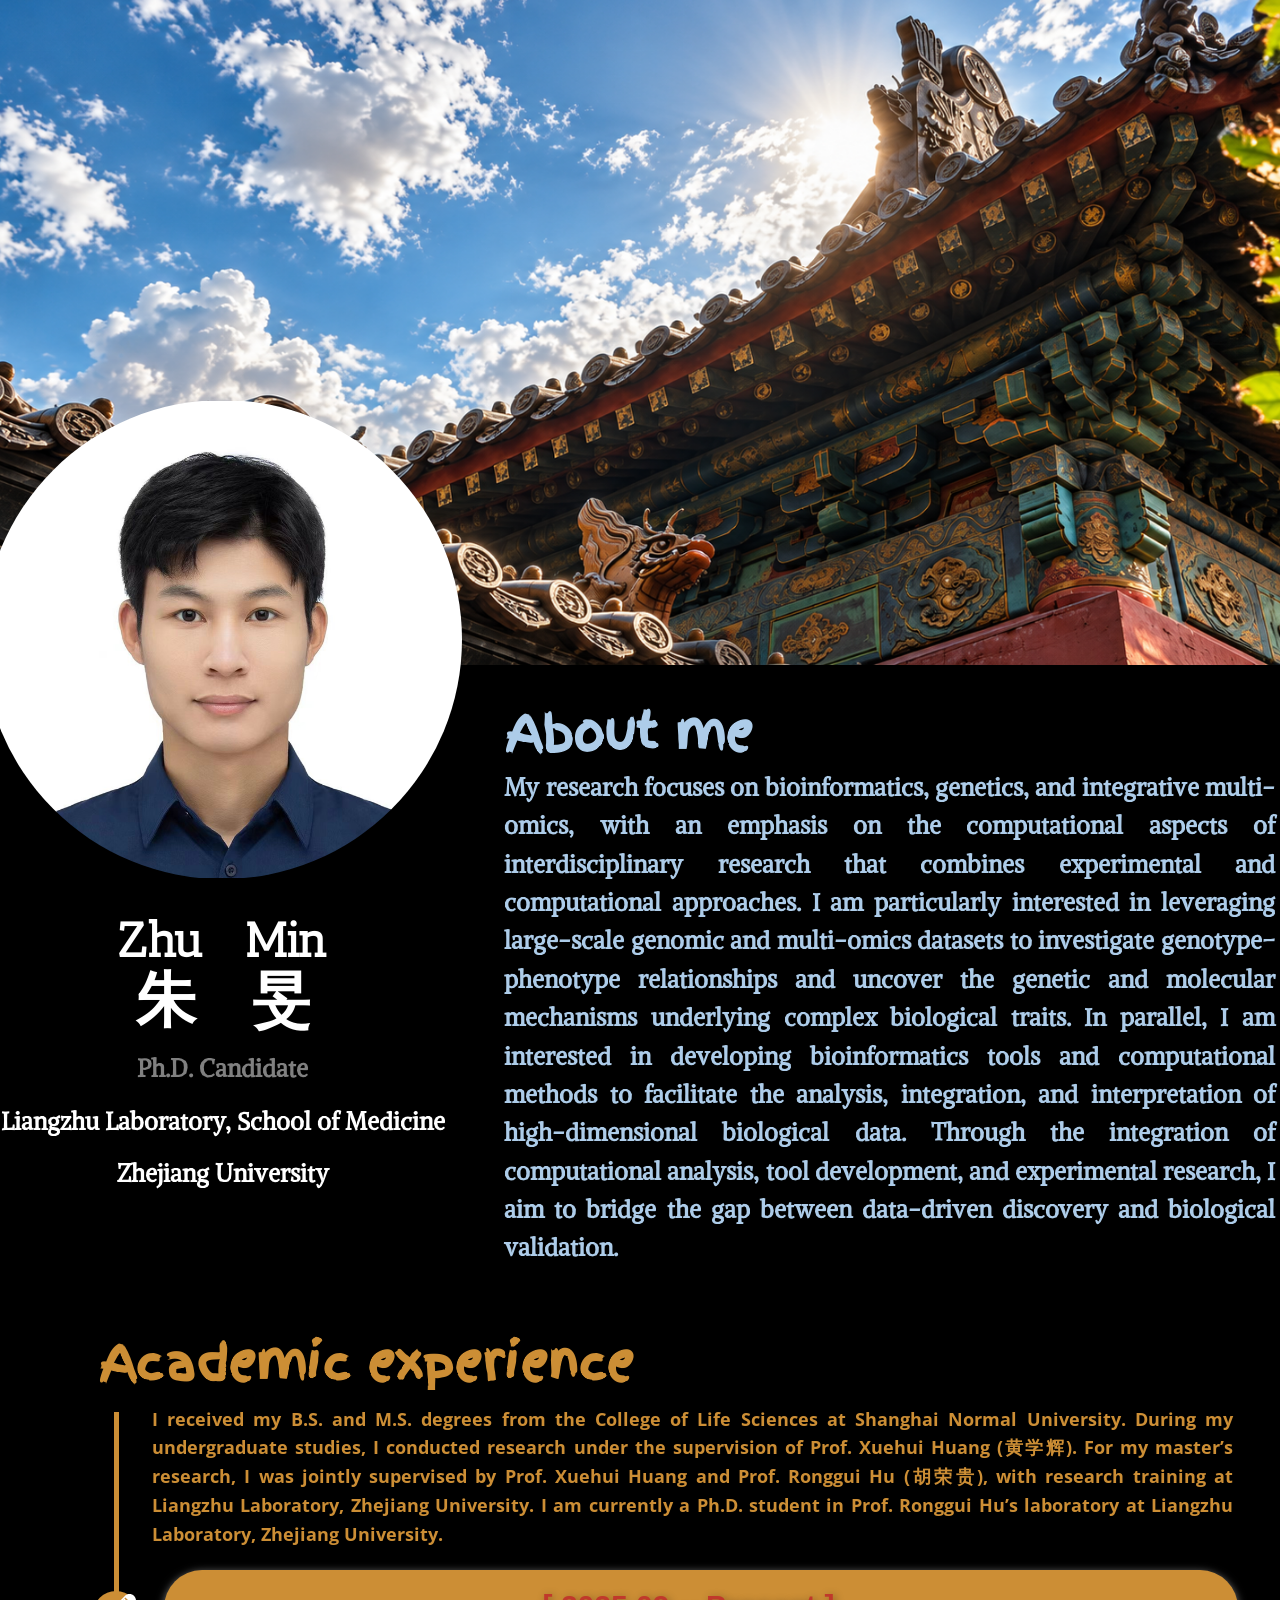
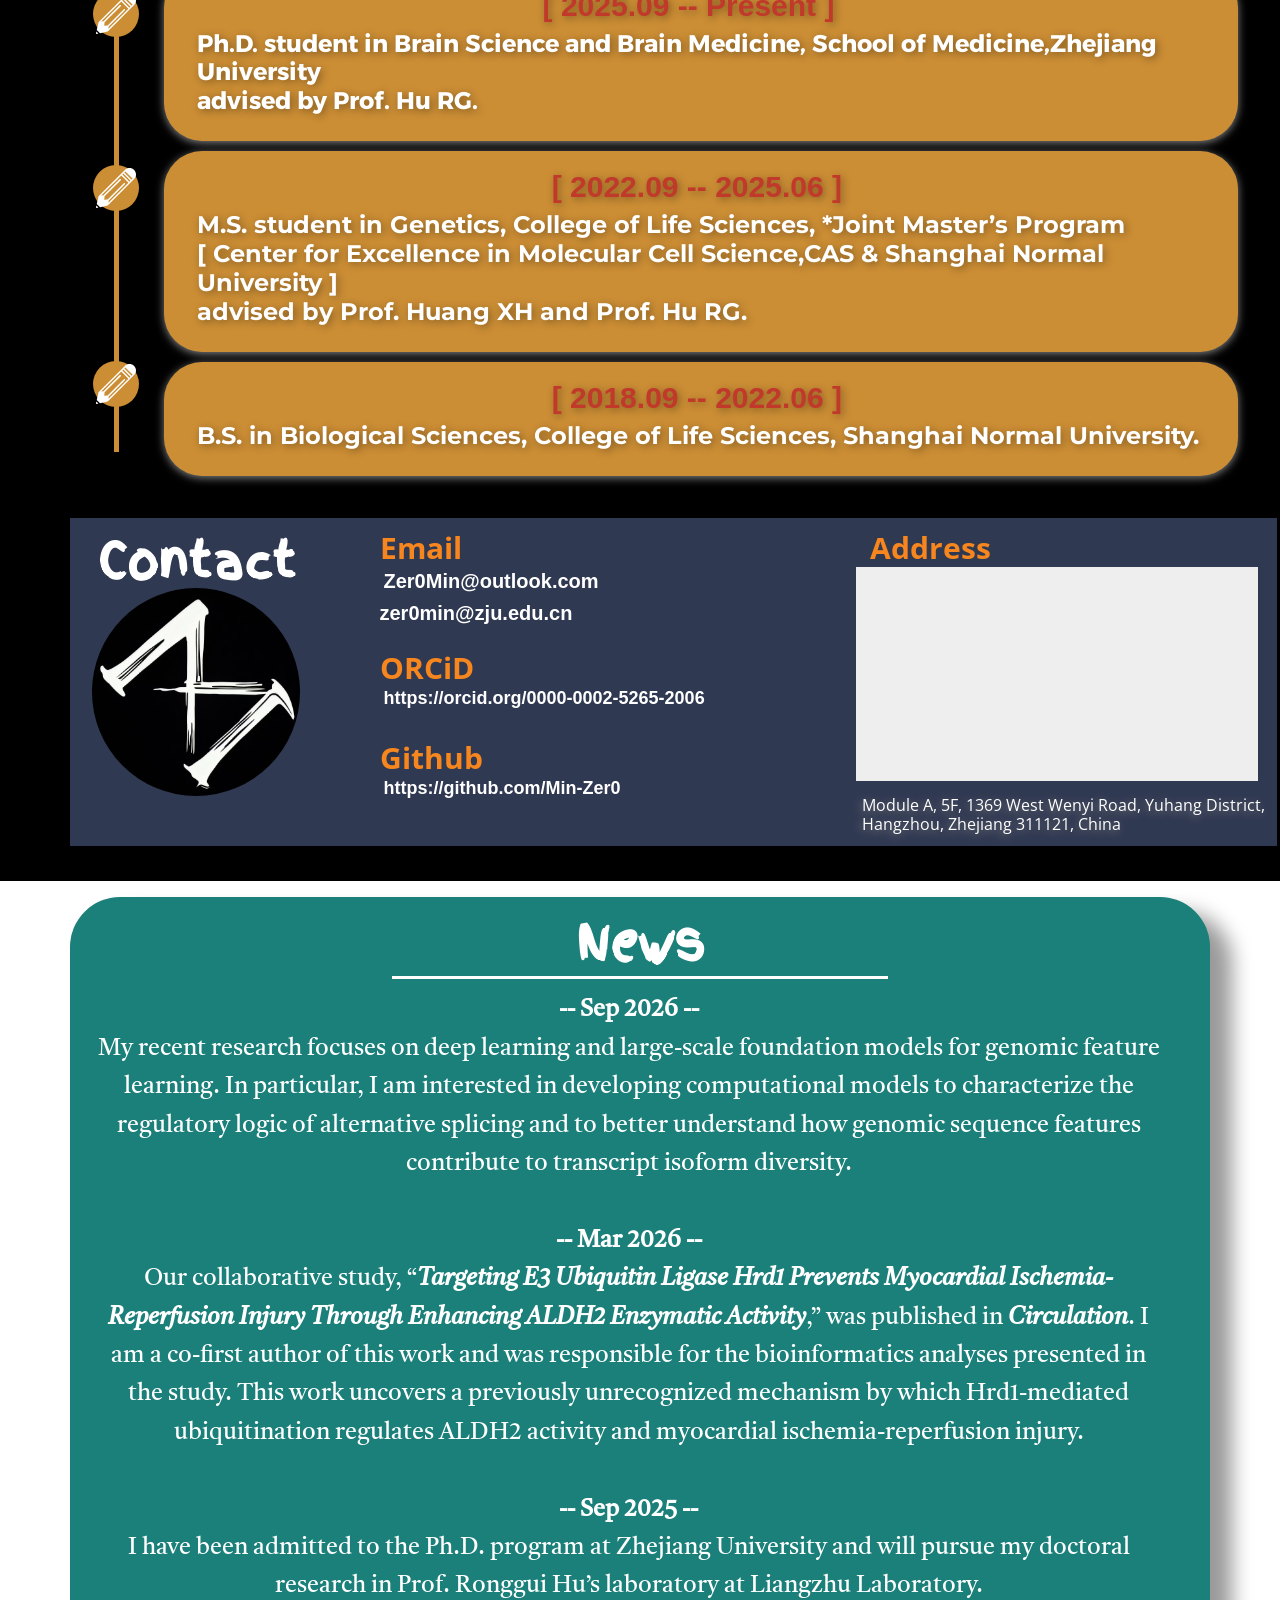
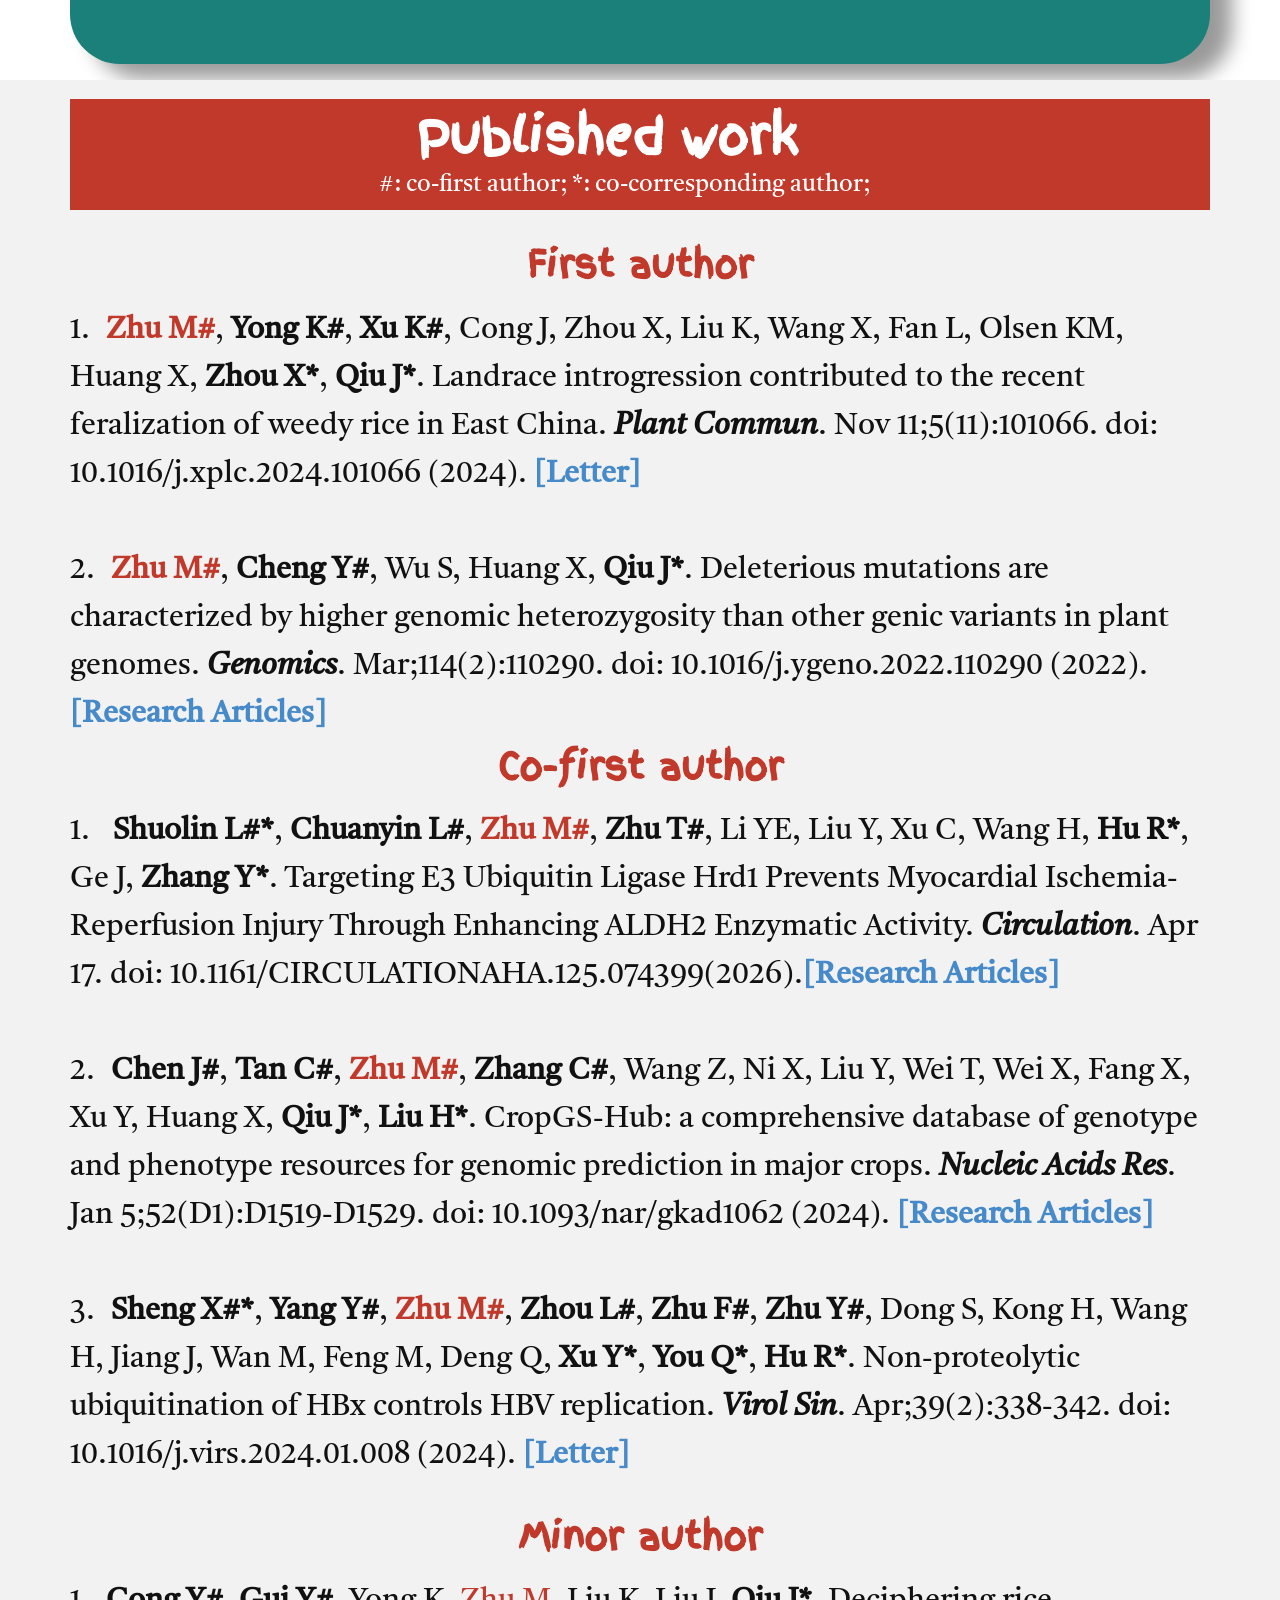
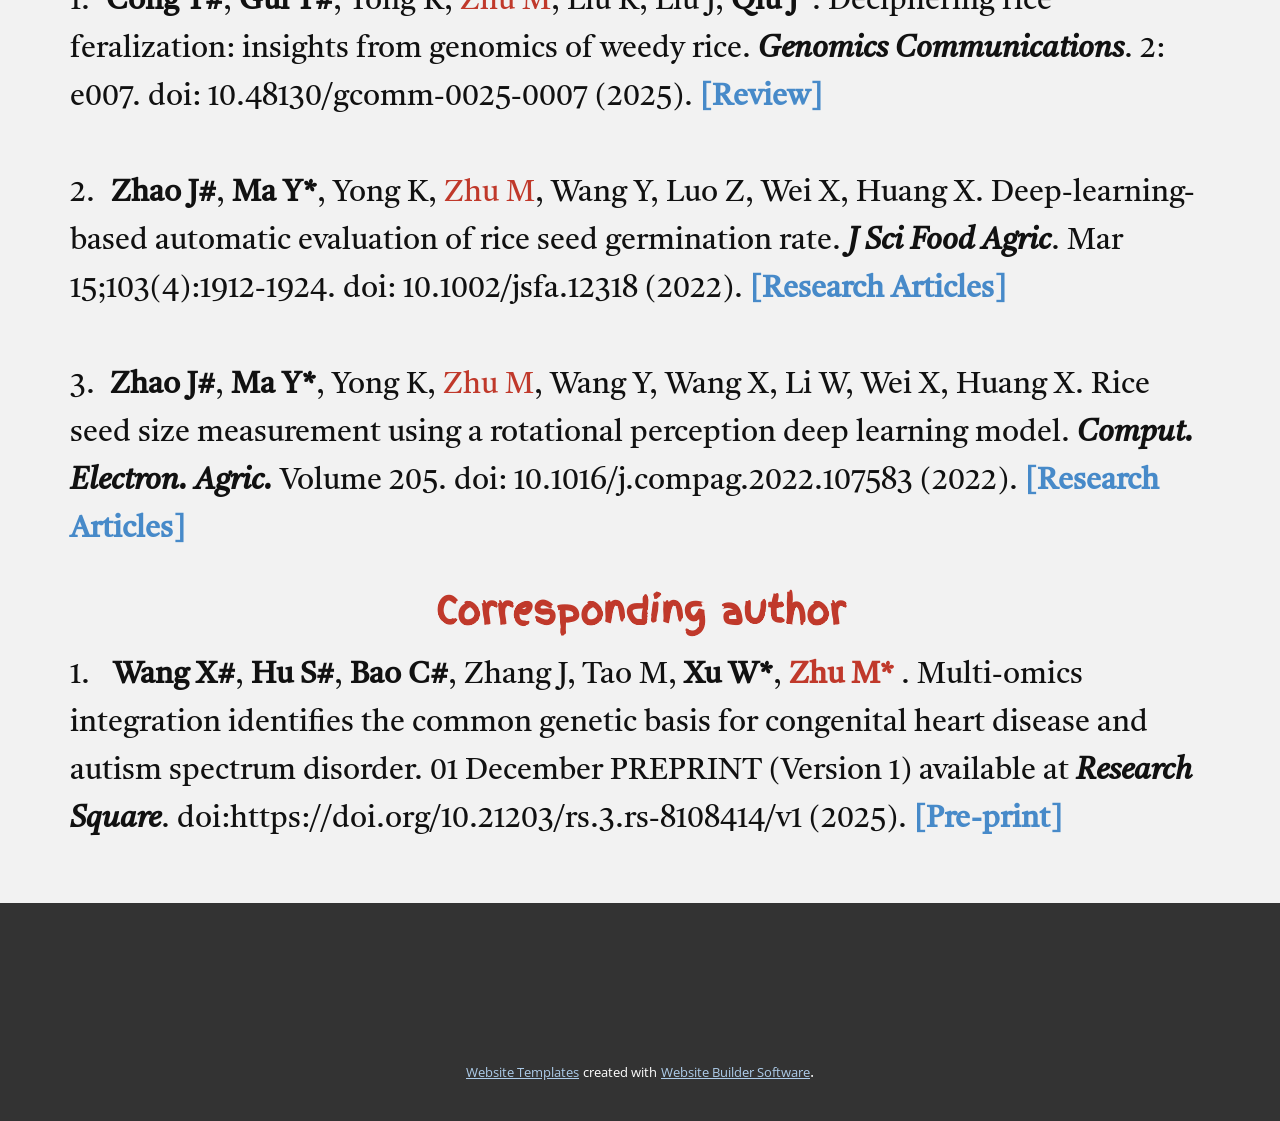
==== index.html @ 961a6ebb "Add files via upload" ====
<!DOCTYPE html>
<html style="font-size: 16px;" lang="zh"><head>
    <meta name="viewport" content="width=device-width, initial-scale=1.0">
    <meta charset="utf-8">
    <meta name="keywords" content="About Work, ​Call and get a discount, Our Team">
    <meta name="description" content="">
    <title>Home</title>
    <link rel="stylesheet" href="nicepage.css" media="screen">
<link rel="stylesheet" href="Home.css" media="screen">
    <script class="u-script" type="text/javascript" src="jquery.js" defer=""></script>
    <script class="u-script" type="text/javascript" src="nicepage.js" defer=""></script>
    <meta name="generator" content="Nicepage 6.2.1, nicepage.com">
    <link id="u-theme-google-font" rel="stylesheet" href="https://fonts.googleapis.com/css?family=Roboto:100,100i,300,300i,400,400i,500,500i,700,700i,900,900i|Open+Sans:300,300i,400,400i,500,500i,600,600i,700,700i,800,800i">
    <link id="u-page-google-font" rel="stylesheet" href="https://fonts.googleapis.com/css?family=Montserrat:100,100i,200,200i,300,300i,400,400i,500,500i,600,600i,700,700i,800,800i,900,900i|Antic+Slab:400|Alike+Angular:400|Finger+Paint:400|Alexandria:100,200,300,400,500,600,700,800,900|Tiro+Gurmukhi:400,400i">
    
    
    
    
    
    
    
    
    
    <script type="application/ld+json">{
		"@context": "http://schema.org",
		"@type": "Organization",
		"name": "ZhuMin"
}</script>
    <meta name="theme-color" content="#478ac9">
    <meta property="og:title" content="Home">
    <meta property="og:description" content="">
    <meta property="og:type" content="website">
  <meta data-intl-tel-input-cdn-path="intlTelInput/"></head>
  <body data-home-page="Home.html" data-home-page-title="Home" data-path-to-root="./" data-include-products="false" class="u-body u-xl-mode" data-lang="zh"><header class="u-clearfix u-header u-header" id="sec-609f"><div class="u-clearfix u-sheet u-sheet-1">
        <nav class="u-align-left u-menu u-menu-hamburger u-offcanvas u-menu-1" data-responsive-from="XL">
          <div class="menu-collapse">
            <a class="u-button-style u-nav-link" href="#" style="padding: 4px 0px; font-size: calc(1em + 8px);">
              <svg class="u-svg-link" preserveAspectRatio="xMidYMin slice" viewBox="0 0 302 302" style=""><use xmlns:xlink="http://www.w3.org/1999/xlink" xlink:href="#svg-5c50"></use></svg>
              <svg xmlns="http://www.w3.org/2000/svg" xmlns:xlink="http://www.w3.org/1999/xlink" version="1.1" id="svg-5c50" x="0px" y="0px" viewBox="0 0 302 302" style="enable-background:new 0 0 302 302;" xml:space="preserve" class="u-svg-content"><g><rect y="36" width="302" height="30"></rect><rect y="236" width="302" height="30"></rect><rect y="136" width="302" height="30"></rect>
</g><g></g><g></g><g></g><g></g><g></g><g></g><g></g><g></g><g></g><g></g><g></g><g></g><g></g><g></g><g></g></svg>
            </a>
          </div>
          <div class="u-nav-container">
            <ul class="u-nav u-unstyled u-nav-1"><li class="u-nav-item"><a class="u-button-style u-nav-link u-text-active-palette-1-base u-text-hover-palette-2-base" href="Home.html" style="padding: 10px 20px;">Home</a>
</li></ul>
          </div>
          <div class="u-nav-container-collapse">
            <div class="u-align-center u-container-align-center u-container-style u-inner-container-layout u-opacity u-opacity-95 u-palette-4-base u-sidenav">
              <div class="u-inner-container-layout u-sidenav-overflow">
                <div class="u-menu-close"></div>
                <ul class="u-align-center u-nav u-popupmenu-items u-unstyled u-nav-2"><li class="u-nav-item"><a class="u-button-style u-nav-link" href="Home.html">Home</a>
</li></ul>
              </div>
            </div>
            <div class="u-menu-overlay u-opacity u-opacity-70 u-palette-4-dark-3"></div>
          </div>
        </nav>
      </div></header>
    <section class="u-black u-clearfix u-section-1" id="sec-ef11">
      <div class="data-layout-selected u-clearfix u-expanded-width u-layout-wrap u-layout-wrap-1">
        <div class="u-layout">
          <div class="u-layout-row">
            <div class="u-container-style u-image u-layout-cell u-size-60 u-image-1" data-image-width="1916" data-image-height="821">
              <div class="u-container-layout u-container-layout-1"></div>
            </div>
          </div>
        </div>
      </div>
      <div class="custom-expanded data-layout-selected u-clearfix u-layout-wrap u-layout-wrap-2">
        <div class="u-layout">
          <div class="u-layout-row">
            <div class="u-container-style u-layout-cell u-size-23 u-layout-cell-2">
              <div class="u-container-layout u-container-layout-2">
                <div class="u-image u-image-circle u-image-contain u-image-2" alt="" data-image-width="842" data-image-height="839"></div>
                <h2 class="u-align-center u-custom-font u-subtitle u-text u-text-body-alt-color u-text-default u-text-1">
                  <span style="font-size: 3rem;"> Zhu&nbsp; &nbsp;Min</span>
                  <br>
                  <span style="font-size: 3.75rem;">朱&nbsp; &nbsp;旻</span>
                  <br>
                </h2>
                <p class="u-align-center u-custom-font u-text u-text-2">
                  <span class="u-text-grey-50">Ph.D. Candidate</span>
                  <span class="u-text-grey-50">
                    <br>
                  </span>
                  <span class="u-text-body-alt-color">Liangzhu Laboratory, School of Medicine<br>Zhejiang University
                  </span>
                </p>
              </div>
            </div>
            <div class="u-container-style u-layout-cell u-size-37 u-layout-cell-3">
              <div class="u-container-layout u-container-layout-3">
                <h2 class="u-align-center u-text u-text-default u-text-palette-1-light-2 u-text-3">About me</h2>
                <p class="u-align-justify-lg u-align-justify-md u-align-justify-sm u-align-justify-xl u-align-left-xs u-custom-font u-text u-text-default-lg u-text-default-md u-text-default-sm u-text-default-xl u-text-palette-1-light-2 u-text-4">My research focuses on bioinformatics, genetics, and integrative multi-omics, with an emphasis on the computational aspects of interdisciplinary research that combines experimental and computational approaches. I am particularly interested in leveraging large-scale genomic and multi-omics datasets to investigate genotype–phenotype relationships and uncover the genetic and molecular mechanisms underlying complex biological traits. In parallel, I am interested in developing bioinformatics tools and computational methods to facilitate the analysis, integration, and interpretation of high-dimensional biological data. Through the integration of computational analysis, tool development, and experimental research, I aim to bridge the gap between data-driven discovery and biological validation. <br>
                </p>
              </div>
            </div>
          </div>
        </div>
      </div>
      <h2 class="u-align-center u-custom-font u-text u-text-custom-color-4 u-text-5"> Academic experience</h2>
      <div class="custom-expanded data-layout-selected u-clearfix u-custom-color-3 u-expanded-width-md u-expanded-width-sm u-layout-wrap u-layout-wrap-3">
        <div class="u-layout">
          <div class="u-layout-row">
            <div class="u-align-left-xs u-black u-container-style u-layout-cell u-shape-rectangle u-size-60 u-layout-cell-4">
              <div class="u-container-layout u-container-layout-4">
                <div class="u-align-center u-border-5 u-border-custom-color-4 u-line u-line-vertical u-line-1"></div>
                <p class="u-align-justify-lg u-align-justify-md u-align-justify-sm u-align-justify-xl u-text u-text-custom-color-4 u-text-6">I received my B.S. and M.S. degrees from the College of Life Sciences at Shanghai Normal University. During my undergraduate studies, I conducted research under the supervision of Prof. Xuehui Huang (黄学辉). For my master’s research, I was jointly supervised by Prof. Xuehui Huang and Prof. Ronggui Hu (胡荣贵), with research training at Liangzhu Laboratory, Zhejiang University. I am currently a Ph.D. student in Prof. Ronggui Hu’s laboratory at Liangzhu Laboratory, Zhejiang University.</p><span class="u-custom-color-4 u-icon u-icon-circle u-icon-1"><svg class="u-svg-link" preserveAspectRatio="xMidYMin slice" viewBox="0 0 55.25 55.25" style=""><use xmlns:xlink="http://www.w3.org/1999/xlink" xlink:href="#svg-f178"></use></svg><svg class="u-svg-content" viewBox="0 0 55.25 55.25" x="0px" y="0px" id="svg-f178" style="enable-background:new 0 0 55.25 55.25;"><g><path d="M0.523,51.933l-0.497,2.085c-0.016,0.067-0.02,0.135-0.022,0.202C0.004,54.234,0,54.246,0,54.259
		c0.001,0.114,0.026,0.225,0.065,0.332c0.009,0.025,0.019,0.047,0.03,0.071c0.049,0.107,0.11,0.21,0.196,0.296
		c0.095,0.095,0.207,0.168,0.328,0.218c0.121,0.05,0.25,0.075,0.379,0.075c0.077,0,0.155-0.009,0.231-0.027l2.086-0.497
		L0.523,51.933z"></path><path d="M52.618,2.631c-3.51-3.508-9.219-3.508-12.729,0L3.827,38.693C3.81,38.71,3.8,38.731,3.785,38.749
		c-0.021,0.024-0.039,0.05-0.058,0.076c-0.053,0.074-0.094,0.153-0.125,0.239c-0.009,0.026-0.022,0.049-0.029,0.075
		c-0.003,0.01-0.009,0.02-0.012,0.03l-2.495,10.48L5.6,54.182l10.48-2.495c0.027-0.006,0.051-0.021,0.077-0.03
		c0.034-0.011,0.066-0.024,0.099-0.039c0.072-0.033,0.139-0.074,0.201-0.123c0.024-0.019,0.049-0.033,0.072-0.054
		c0.008-0.008,0.018-0.012,0.026-0.02l36.063-36.063C56.127,11.85,56.127,6.14,52.618,2.631z M17.157,47.992l0.354-3.183
		L39.889,22.43c0.391-0.391,0.391-1.023,0-1.414s-1.023-0.391-1.414,0L16.097,43.395l-4.773,0.53l0.53-4.773l22.38-22.378
		c0.391-0.391,0.391-1.023,0-1.414s-1.023-0.391-1.414,0L10.44,37.738l-3.183,0.354L34.94,10.409l9.9,9.9L17.157,47.992z
		 M46.254,18.895l-9.9-9.9l1.414-1.414l9.9,9.9L46.254,18.895z M49.082,16.067l-9.9-9.9l1.415-1.415l9.9,9.9L49.082,16.067z"></path>
</g></svg></span>
                <div class="custom-expanded u-list u-list-1">
                  <div class="u-repeater u-repeater-1">
                    <div class="u-align-left u-container-style u-custom-color-4 u-list-item u-radius u-repeater-item u-shape-round u-list-item-1">
                      <div class="u-container-layout u-similar-container u-container-layout-5">
                        <p class="u-align-center u-custom-font u-font-arial u-text u-text-custom-color-1 u-text-default u-text-7">[ 2025.09
-- Present ]&nbsp; &nbsp;</p>
                        <h5 class="u-align-left u-custom-font u-text u-text-8">Ph.D.
student in ​Brain Science and Brain Medicine, ​School of Medicine,​Zhejiang&nbsp; University&nbsp;<br>advised by Prof. Hu RG.&nbsp;<br>
                        </h5>
                      </div>
                    </div>
                    <div class="u-align-left u-container-style u-custom-color-4 u-list-item u-radius u-repeater-item u-shape-round u-list-item-2">
                      <div class="u-container-layout u-similar-container u-container-layout-6">
                        <p class="u-align-center u-custom-font u-font-arial u-text u-text-custom-color-1 u-text-default u-text-9">[ ​2022.09
-- 2025.06 ]&nbsp; </p>
                        <h5 class="u-align-left u-custom-font u-font-montserrat u-text u-text-10">M.S.
student in Genetics, College of Life Sciences,&nbsp;​*​Joint
Master’s Program<br>[ Center for Excellence in Molecular&nbsp;Cell Science,CAS &amp; Shanghai
Normal University ]&nbsp;<br>advised by Prof. Huang XH and
Prof. Hu RG.<br>
                        </h5>
                      </div>
                    </div>
                    <div class="u-align-left u-container-style u-custom-color-4 u-list-item u-radius u-repeater-item u-shape-round u-list-item-3">
                      <div class="u-container-layout u-similar-container u-container-layout-7">
                        <p class="u-align-center u-custom-font u-font-arial u-text u-text-custom-color-1 u-text-default u-text-11">[ ​2018.09
-- 2022.06 ]&nbsp; </p>
                        <h5 class="u-align-left u-custom-font u-font-montserrat u-text u-text-12"> B.S.
in Biological Sciences,
College
of Life Sciences, Shanghai
Normal University.<br>
                        </h5>
                      </div>
                    </div>
                  </div>
                </div><span class="u-custom-color-4 u-icon u-icon-circle u-icon-2"><svg class="u-svg-link" preserveAspectRatio="xMidYMin slice" viewBox="0 0 55.25 55.25" style=""><use xmlns:xlink="http://www.w3.org/1999/xlink" xlink:href="#svg-958d"></use></svg><svg class="u-svg-content" viewBox="0 0 55.25 55.25" x="0px" y="0px" id="svg-958d" style="enable-background:new 0 0 55.25 55.25;"><g><path d="M0.523,51.933l-0.497,2.085c-0.016,0.067-0.02,0.135-0.022,0.202C0.004,54.234,0,54.246,0,54.259
		c0.001,0.114,0.026,0.225,0.065,0.332c0.009,0.025,0.019,0.047,0.03,0.071c0.049,0.107,0.11,0.21,0.196,0.296
		c0.095,0.095,0.207,0.168,0.328,0.218c0.121,0.05,0.25,0.075,0.379,0.075c0.077,0,0.155-0.009,0.231-0.027l2.086-0.497
		L0.523,51.933z"></path><path d="M52.618,2.631c-3.51-3.508-9.219-3.508-12.729,0L3.827,38.693C3.81,38.71,3.8,38.731,3.785,38.749
		c-0.021,0.024-0.039,0.05-0.058,0.076c-0.053,0.074-0.094,0.153-0.125,0.239c-0.009,0.026-0.022,0.049-0.029,0.075
		c-0.003,0.01-0.009,0.02-0.012,0.03l-2.495,10.48L5.6,54.182l10.48-2.495c0.027-0.006,0.051-0.021,0.077-0.03
		c0.034-0.011,0.066-0.024,0.099-0.039c0.072-0.033,0.139-0.074,0.201-0.123c0.024-0.019,0.049-0.033,0.072-0.054
		c0.008-0.008,0.018-0.012,0.026-0.02l36.063-36.063C56.127,11.85,56.127,6.14,52.618,2.631z M17.157,47.992l0.354-3.183
		L39.889,22.43c0.391-0.391,0.391-1.023,0-1.414s-1.023-0.391-1.414,0L16.097,43.395l-4.773,0.53l0.53-4.773l22.38-22.378
		c0.391-0.391,0.391-1.023,0-1.414s-1.023-0.391-1.414,0L10.44,37.738l-3.183,0.354L34.94,10.409l9.9,9.9L17.157,47.992z
		 M46.254,18.895l-9.9-9.9l1.414-1.414l9.9,9.9L46.254,18.895z M49.082,16.067l-9.9-9.9l1.415-1.415l9.9,9.9L49.082,16.067z"></path>
</g></svg></span><span class="u-custom-color-4 u-icon u-icon-circle u-icon-3"><svg class="u-svg-link" preserveAspectRatio="xMidYMin slice" viewBox="0 0 55.25 55.25" style=""><use xmlns:xlink="http://www.w3.org/1999/xlink" xlink:href="#svg-da43"></use></svg><svg class="u-svg-content" viewBox="0 0 55.25 55.25" x="0px" y="0px" id="svg-da43" style="enable-background:new 0 0 55.25 55.25;"><g><path d="M0.523,51.933l-0.497,2.085c-0.016,0.067-0.02,0.135-0.022,0.202C0.004,54.234,0,54.246,0,54.259
		c0.001,0.114,0.026,0.225,0.065,0.332c0.009,0.025,0.019,0.047,0.03,0.071c0.049,0.107,0.11,0.21,0.196,0.296
		c0.095,0.095,0.207,0.168,0.328,0.218c0.121,0.05,0.25,0.075,0.379,0.075c0.077,0,0.155-0.009,0.231-0.027l2.086-0.497
		L0.523,51.933z"></path><path d="M52.618,2.631c-3.51-3.508-9.219-3.508-12.729,0L3.827,38.693C3.81,38.71,3.8,38.731,3.785,38.749
		c-0.021,0.024-0.039,0.05-0.058,0.076c-0.053,0.074-0.094,0.153-0.125,0.239c-0.009,0.026-0.022,0.049-0.029,0.075
		c-0.003,0.01-0.009,0.02-0.012,0.03l-2.495,10.48L5.6,54.182l10.48-2.495c0.027-0.006,0.051-0.021,0.077-0.03
		c0.034-0.011,0.066-0.024,0.099-0.039c0.072-0.033,0.139-0.074,0.201-0.123c0.024-0.019,0.049-0.033,0.072-0.054
		c0.008-0.008,0.018-0.012,0.026-0.02l36.063-36.063C56.127,11.85,56.127,6.14,52.618,2.631z M17.157,47.992l0.354-3.183
		L39.889,22.43c0.391-0.391,0.391-1.023,0-1.414s-1.023-0.391-1.414,0L16.097,43.395l-4.773,0.53l0.53-4.773l22.38-22.378
		c0.391-0.391,0.391-1.023,0-1.414s-1.023-0.391-1.414,0L10.44,37.738l-3.183,0.354L34.94,10.409l9.9,9.9L17.157,47.992z
		 M46.254,18.895l-9.9-9.9l1.414-1.414l9.9,9.9L46.254,18.895z M49.082,16.067l-9.9-9.9l1.415-1.415l9.9,9.9L49.082,16.067z"></path>
</g></svg></span>
              </div>
            </div>
          </div>
        </div>
      </div>
    </section>
    <section class="u-align-left u-black u-clearfix u-section-2" id="carousel_8cb5">
      <div class="u-clearfix u-sheet u-valign-top-xs u-sheet-1">
        <div class="custom-expanded data-layout-selected u-clearfix u-custom-color-3 u-gutter-38 u-layout-wrap u-layout-wrap-1">
          <div class="u-layout">
            <div class="u-layout-row">
              <div class="u-align-center u-container-style u-layout-cell u-size-14-lg u-size-14-xl u-size-19-md u-size-19-sm u-size-19-xs u-layout-cell-1">
                <div class="u-container-layout u-container-layout-1">
                  <h2 class="u-text u-text-1"> Contact</h2>
                  <div class="custom-expanded u-image u-image-circle u-image-1" data-image-width="1280" data-image-height="1280"></div>
                </div>
              </div>
              <div class="u-container-style u-layout-cell u-size-23-lg u-size-23-xl u-size-24-md u-size-24-sm u-size-24-xs u-layout-cell-2">
                <div class="u-container-layout u-container-layout-2">
                  <p class="u-text u-text-2">
                    <a class="u-active-none u-border-none u-btn u-button-link u-button-style u-hover-none u-none u-text-body-alt-color u-btn-1" data-href="#">
                      <span class="u-text-palette-2-base"> Email&nbsp;</span>
                      <br>&nbsp; <br>&nbsp; <span class="u-text-palette-2-base">
                        <br>
                        <br>ORCiD
                      </span>
                      <br>&nbsp;<br>
                      <br>
                      <span class="u-text-palette-2-base">Github </span>
                      <br>&nbsp; &nbsp;<br>
                      <br>
                    </a>
                  </p>
                  <p class="u-custom-font u-font-arial u-text u-text-default u-text-3">
                    <a class="u-active-none u-border-none u-btn u-button-link u-button-style u-hover-none u-none u-text-body-alt-color u-btn-2" data-href="mailto:Zer0Min@outlook.com" href="mailto:Zer0Min@outlook.com">Zer0Min@outlook.com</a>
                  </p>
                  <p class="u-custom-font u-font-arial u-text u-text-default u-text-4">
                    <a class="u-active-none u-border-none u-btn u-button-link u-button-style u-hover-none u-none u-text-body-alt-color u-btn-3" data-href="mailto:Zer0Min@outlook.com" href="mailto:zer0min@zju.edu.cn"> zer0min@zju.edu.cn</a>
                  </p>
                  <p class="u-custom-font u-font-arial u-text u-text-default-xl u-text-5">
                    <a class="u-active-none u-border-none u-btn u-button-link u-button-style u-hover-none u-none u-text-body-alt-color u-btn-4" data-href="https://orcid.org/0000-0002-5265-2006" data-target="_blank">https://orcid.org/0000-0002-5265-2006</a>
                  </p>
                  <p class="u-custom-font u-font-arial u-text u-text-default-lg u-text-default-xl u-text-6">
                    <a class="u-active-none u-border-none u-btn u-button-link u-button-style u-hover-none u-none u-text-white u-btn-5" data-href="https://github.com/Min-Zer0" data-target="_blank">https://github.com/Min-Zer0</a>
                  </p>
                </div>
              </div>
              <div class="u-container-style u-layout-cell u-size-17-md u-size-17-sm u-size-17-xs u-size-23-lg u-size-23-xl u-layout-cell-3">
                <div class="u-container-layout u-container-layout-3">
                  <div class="custom-expanded u-grey-light-2 u-map u-map-1">
                    <div class="embed-responsive">
                      <iframe class="embed-responsive-item" src="https://maps.google.com/maps?output=embed&amp;q=%E6%B5%99%E6%B1%9F%E5%A4%A7%E5%AD%A6%E5%8C%BB%E5%AD%A6%E9%99%A2%E9%99%84%E5%B1%9E%E7%AC%AC%E4%B8%80%E5%8C%BB%E9%99%A2%EF%BC%88%E6%96%B0%EF%BC%89&amp;z=15&amp;t=m" data-map="[base64]"></iframe>
                    </div>
                  </div>
                  <p class="u-text u-text-7">
                    <span class="u-text-palette-2-base"> Address</span>
                    <br>
                    <br>
                  </p>
                  <p class="u-text u-text-8">Module A, 5F,&nbsp;1369 West Wenyi Road, Yuhang District, Hangzhou, Zhejiang 311121, China<br>
                  </p>
                </div>
              </div>
            </div>
          </div>
        </div>
      </div>
    </section>
    <section class="u-clearfix u-white u-section-3" id="sec-29fc">
      <div class="u-clearfix u-sheet u-valign-middle-lg u-valign-middle-md u-valign-middle-sm u-valign-middle-xl u-sheet-1">
        <div class="u-align-center u-container-style u-expanded-width u-group u-palette-4-base u-radius u-shape-round u-group-1">
          <div class="u-container-layout u-container-layout-1">
            <h2 class="u-text u-text-default u-text-1"> News</h2>
            <div class="u-align-center u-border-3 u-border-white u-line u-line-horizontal u-line-1"></div>
            <p class="u-custom-font u-text u-text-white u-text-2"> -- Sep 2026 --<br>
              <span style="font-weight: 400;">My recent research focuses on deep learning and large-scale foundation models for genomic feature learning. In particular, I am interested in developing computational models to characterize the regulatory logic of alternative splicing and to better understand how genomic sequence features contribute to transcript isoform diversity.</span>
              <br>
              <br>-- Mar 2026 --<br>
              <span style="font-weight: 400;">Our collaborative study, “<span style="font-style: italic; font-weight: 700;">Targeting E3 Ubiquitin Ligase Hrd1 Prevents Myocardial Ischemia-Reperfusion Injury Through Enhancing ALDH2 Enzymatic Activity</span>,” was published in <span style="font-weight: 700; font-style: italic;">Circulation</span>. I am a co-first author of this work and was responsible for the bioinformatics analyses presented in the study. This work uncovers a previously unrecognized mechanism by which Hrd1-mediated ubiquitination regulates ALDH2 activity and myocardial ischemia-reperfusion injury.
              </span>
              <br>
              <br> -- Sep 2025 --<br>
              <span style="font-weight: 400;"> I have been admitted to the Ph.D. program at Zhejiang University and will pursue my doctoral research in Prof. Ronggui Hu’s laboratory at Liangzhu Laboratory.</span>
              <br>
              <br>
            </p>
          </div>
        </div>
      </div>
    </section>
    <section class="u-clearfix u-grey-5 u-section-4" id="sec-e15a">
      <div class="u-clearfix u-sheet u-sheet-1">
        <div class="u-expanded-width u-list u-list-1">
          <div class="u-repeater u-repeater-1">
            <div class="u-align-left u-container-style u-custom-color-1 u-list-item u-repeater-item u-shape-rectangle u-list-item-1">
              <div class="u-container-layout u-similar-container u-container-layout-1">
                <h2 class="u-align-center u-custom-font u-text u-text-1"> Published work</h2>
                <p class="u-align-center u-custom-font u-text u-text-2">#: co-first author; *: co-corresponding author;</p>
              </div>
            </div>
          </div>
        </div>
        <h2 class="u-align-center u-custom-font u-text u-text-custom-color-1 u-text-3"> First author</h2>
        <p class="u-custom-font u-text u-text-4"> 1.&nbsp;&nbsp;<span style="font-weight: 700;" class="u-text-custom-color-1">Zhu M#</span>, <span style="font-weight: 700;">Yong K#</span>, <span style="font-weight: 700;">Xu K#</span>, Cong J, Zhou X, Liu K, Wang X, Fan L, Olsen KM, Huang X, <span style="font-weight: 700;">Zhou X*</span>, <span style="font-weight: 700;">Qiu J*</span>. Landrace introgression contributed to the recent feralization of weedy rice in East China. <span style="font-style: italic; font-weight: 700;">Plant Commun</span>. Nov 11;5(11):101066. doi: 10.1016/j.xplc.2024.101066 (2024). <span class="u-text-palette-1-base" style="font-weight: 700;">[Letter]</span>
          <br>
          <br>2.&nbsp;&nbsp;<span style="font-weight: 700;" class="u-text-custom-color-1">Zhu M#</span>, <span style="font-weight: 700;">Cheng Y#</span>, Wu S, Huang X, <span style="font-weight: 700;">Qiu J*</span>. Deleterious mutations are characterized by higher genomic heterozygosity than other genic variants in plant genomes. <span style="font-weight: 700; font-style: italic;">Genomics</span>. Mar;114(2):110290. doi: 10.1016/j.ygeno.2022.110290 (2022). <span class="u-text-palette-1-base" style="font-weight: 700;">[Research Articles]</span>&nbsp;
        </p>
      </div>
    </section>
    <section class="u-clearfix u-grey-5 u-section-5" id="sec-0cd6">
      <div class="u-clearfix u-sheet u-sheet-1">
        <h2 class="u-align-center u-custom-font u-text u-text-custom-color-1 u-text-1"> Co-first author</h2>
        <p class="u-custom-font u-text u-text-2">1.&nbsp;&nbsp;<span style="font-weight: 700;"> Shuolin L#*</span>, <span style="font-weight: 700;">Chuanyin L#</span>, <span style="font-weight: 700;" class="u-text-custom-color-1">Zhu M#</span>, <span style="font-weight: 700;">Zhu T#</span>, Li YE, Liu Y, Xu C, Wang H, <span style="font-weight: 700;">Hu R*</span>, Ge J, <span style="font-weight: 700;">Zhang Y*</span>. Targeting E3 Ubiquitin Ligase Hrd1 Prevents Myocardial Ischemia-Reperfusion Injury Through Enhancing ALDH2 Enzymatic Activity. <span style="font-style: italic; font-weight: 700;">Circulation</span>. Apr 17. doi: 10.1161/CIRCULATIONAHA.125.074399(2026).<span class="u-text-palette-1-base" style="font-weight: 700;">[Research Articles]</span>
          <br>
          <br>2.&nbsp;&nbsp;<span style="font-weight: 700;">Chen J#</span>, <span style="font-weight: 700;">Tan C#</span>, <span style="font-weight: 700;" class="u-text-custom-color-1">Zhu M#</span>, <span style="font-weight: 700;">Zhang C#</span>, Wang Z, Ni X, Liu Y, Wei T, Wei X, Fang X, Xu Y, Huang X, <span style="font-weight: 700;">Qiu J*</span>, <span style="font-weight: 700;">Liu H*</span>. CropGS-Hub: a comprehensive database of genotype and phenotype resources for genomic prediction in major crops. <span style="font-weight: 700; font-style: italic;">Nucleic Acids Res</span>. Jan 5;52(D1):D1519-D1529. doi: 10.1093/nar/gkad1062 (2024). <span class="u-text-palette-1-base" style="font-weight: 700;">[Research Articles]</span>
          <br>
          <br>3.&nbsp;&nbsp;<span style="font-weight: 700;">Sheng X#*</span>, <span style="font-weight: 700;">Yang Y#</span>, <span style="font-weight: 700;" class="u-text-custom-color-1">Zhu M#</span>, <span style="font-weight: 700;">Zhou L#</span>, <span style="font-weight: 700;">Zhu F#</span>, <span style="font-weight: 700;">Zhu Y#</span>, Dong S, Kong H, Wang H, Jiang J, Wan M, Feng M, Deng Q, <span style="font-weight: 700;">Xu Y*</span>, <span style="font-weight: 700;">You Q*</span>, <span style="font-weight: 700;">Hu R*</span>. Non-proteolytic ubiquitination of HBx controls HBV replication. <span style="font-style: italic; font-weight: 700;">Virol Sin</span>. Apr;39(2):338-342. doi: 10.1016/j.virs.2024.01.008 (2024).<span class="u-text-palette-1-base">
            <span style="font-weight: 700;">[Letter]</span>
          </span>
        </p>
      </div>
    </section>
    <section class="u-clearfix u-grey-5 u-section-6" id="sec-a289">
      <div class="u-clearfix u-sheet u-sheet-1">
        <h2 class="u-align-center u-custom-font u-text u-text-custom-color-1 u-text-1"> Minor author</h2>
        <p class="u-custom-font u-text u-text-2"> 1.&nbsp;&nbsp;<span style="font-weight: 700;">Cong Y#</span>, <span style="font-weight: 700;">Gui Y#</span>, Yong K, <span class="u-text-custom-color-1">Zhu M</span>, Liu K, Liu J, <span style="font-weight: 700;">Qiu J*</span>. Deciphering rice feralization: insights from genomics of weedy rice. <span style="font-weight: 700; font-style: italic;">Genomics Communications</span>. 2: e007. doi: 10.48130/gcomm-0025-0007 (2025). <span class="u-text-palette-1-base">
            <span style="font-weight: 700;">[Review]</span>
          </span>
          <br>
          <br>2.&nbsp;&nbsp;<span style="font-weight: 700;">Zhao J#</span>,<span style="font-weight: 700;"> Ma Y*</span>, Yong K, <span class="u-text-custom-color-1">Zhu M</span>, Wang Y, Luo Z, Wei X, Huang X. Deep-learning-based automatic evaluation of rice seed germination rate.<span style="font-weight: 700; font-style: italic;"> J Sci Food Agric</span>. Mar 15;103(4):1912-1924. doi: 10.1002/jsfa.12318 (2022).<span class="u-text-palette-1-base">
            <span style="font-weight: 700;"> [Research Articles]</span>&nbsp;
          </span>
          <br>
          <br>3.&nbsp; <span style="font-weight: 700;">Zhao J#</span>, <span style="font-weight: 700;">Ma Y*</span>, Yong K, <span class="u-text-custom-color-1">Zhu M</span>, Wang Y, Wang X, Li W, Wei X, Huang X. Rice seed size measurement using a rotational perception deep learning model. <span style="font-weight: 700; font-style: italic;">Comput. Electron. Agric.</span> Volume 205. doi: 10.1016/j.compag.2022.107583 (2022). <span class="u-text-palette-1-base" style="font-weight: 700;">[Research Articles]&nbsp;</span>
          <br>
        </p>
      </div>
    </section>
    <section class="u-clearfix u-grey-5 u-section-7" id="sec-0922">
      <div class="u-clearfix u-sheet u-sheet-1">
        <h2 class="u-align-center u-custom-font u-text u-text-custom-color-1 u-text-1"> Corresponding author</h2>
        <p class="u-custom-font u-text u-text-2">1.&nbsp;&nbsp;<span style="font-weight: 700;" class="u-text-custom-color-1"></span>
          <span style="font-weight: 700;">Wang X#</span>, <span style="font-weight: 700;">Hu S#</span>,<span style="font-weight: 700;"> Bao C#</span>, Zhang J, Tao M, <span style="font-weight: 700;">Xu W*</span>,<span style="font-weight: 700;">
            <span class="u-text-custom-color-1">Zhu M*</span>
          </span>. Multi-omics integration identifies the common genetic basis for congenital heart disease and autism spectrum disorder. 01 December PREPRINT (Version 1) available at <span style="font-weight: 700; font-style: italic;">Research Square</span>. doi:https://doi.org/10.21203/rs.3.rs-8108414/v1 (2025). <span class="u-text-palette-1-base" style="font-weight: 700;">[Pre-print]</span>
        </p>
      </div>
    </section>
    
    
    
    <footer class="u-align-center u-clearfix u-container-align-center u-footer u-grey-80 u-footer" id="sec-176d"><div class="u-clearfix u-sheet u-sheet-1"></div></footer>
    <section class="u-backlink u-clearfix u-grey-80">
      <a class="u-link" href="https://nicepage.com/website-templates" target="_blank">
        <span>Website Templates</span>
      </a>
      <p class="u-text">
        <span>created with</span>
      </p>
      <a class="u-link" href="" target="_blank">
        <span>Website Builder Software</span>
      </a>. 
    </section>
  
</body></html>
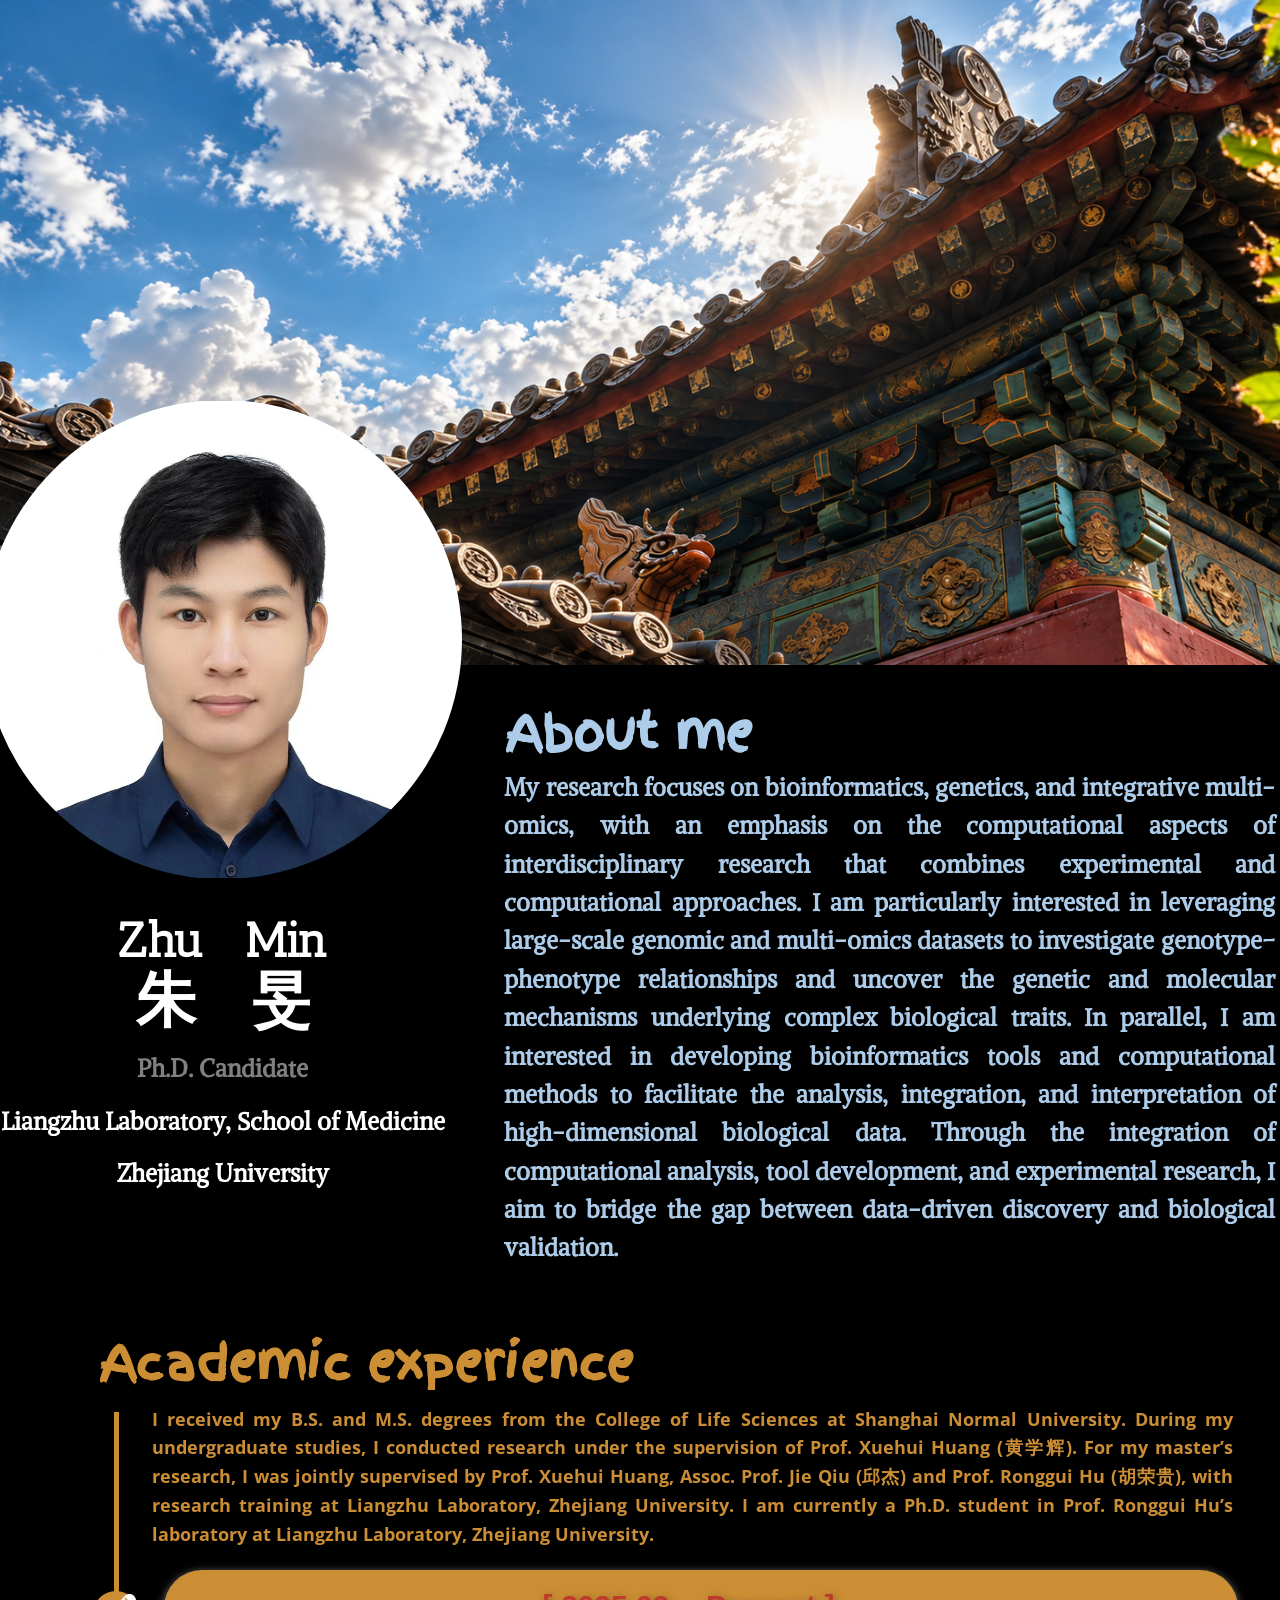
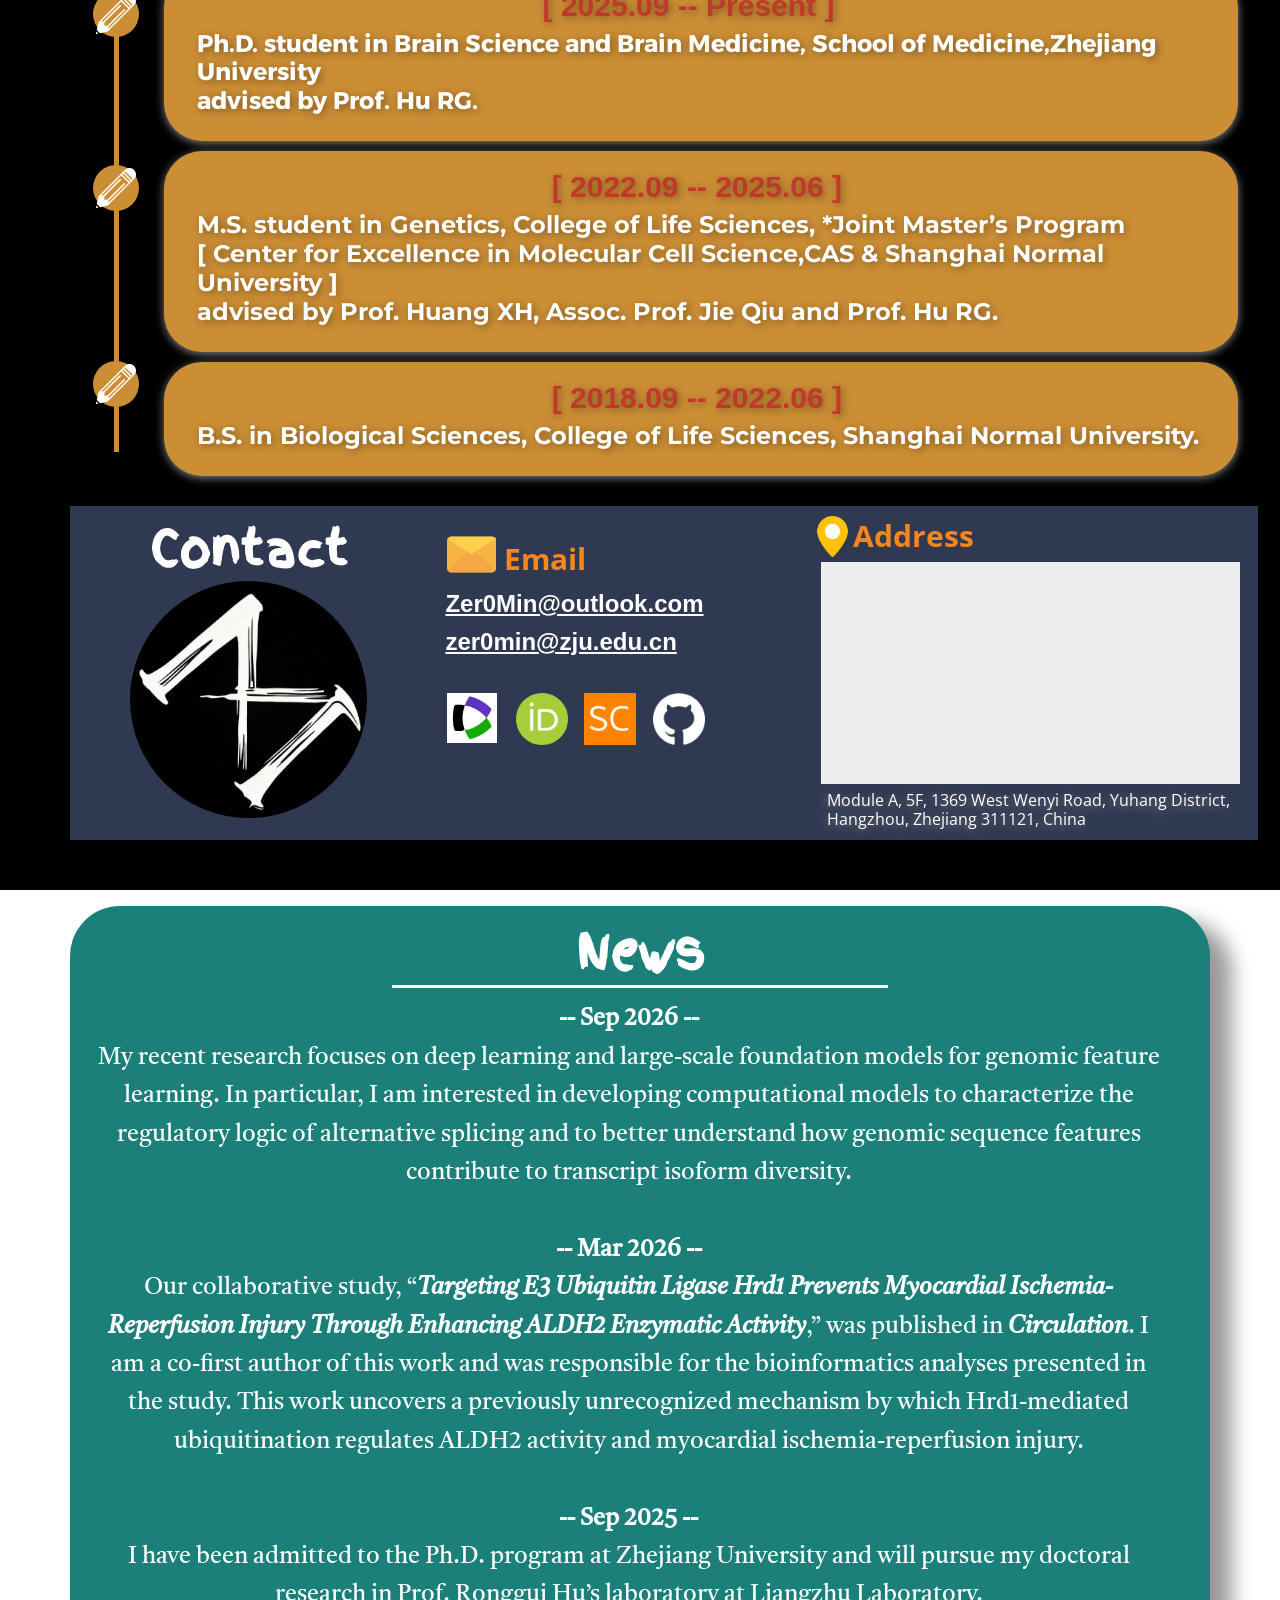
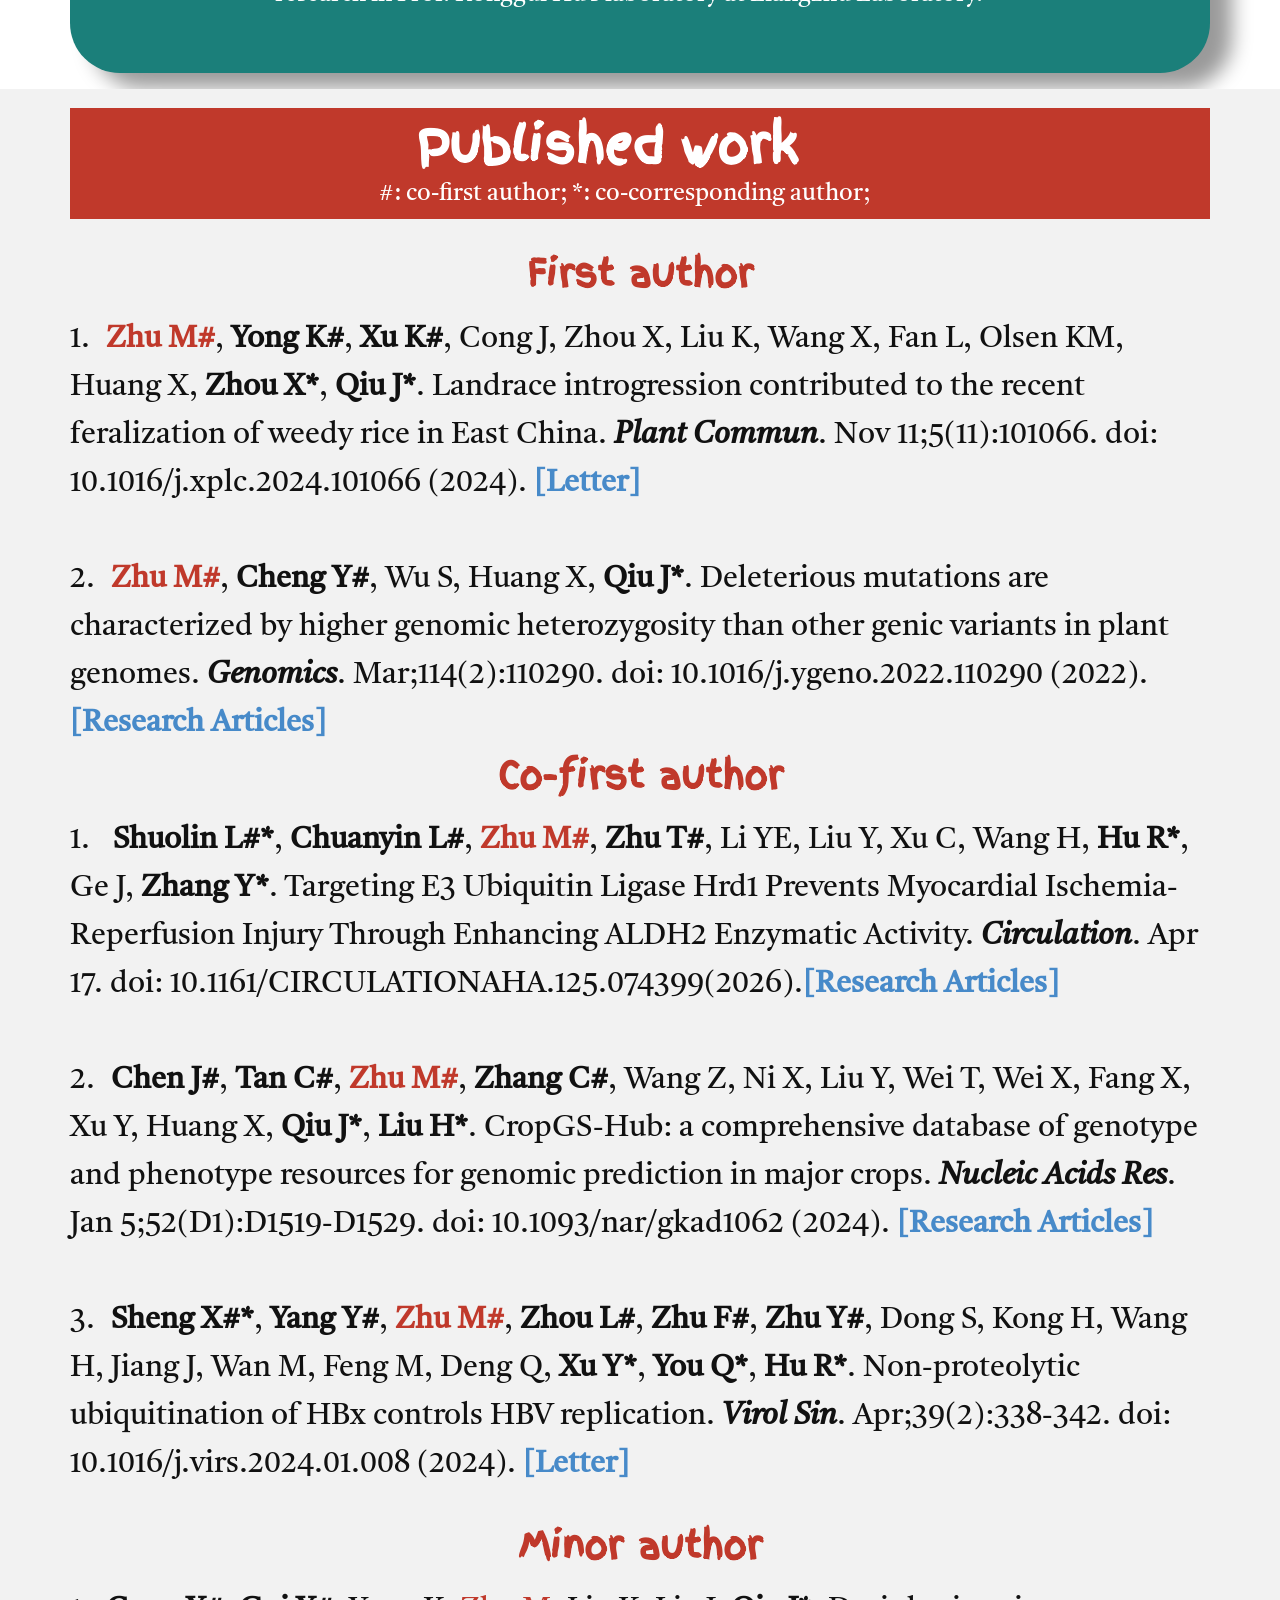
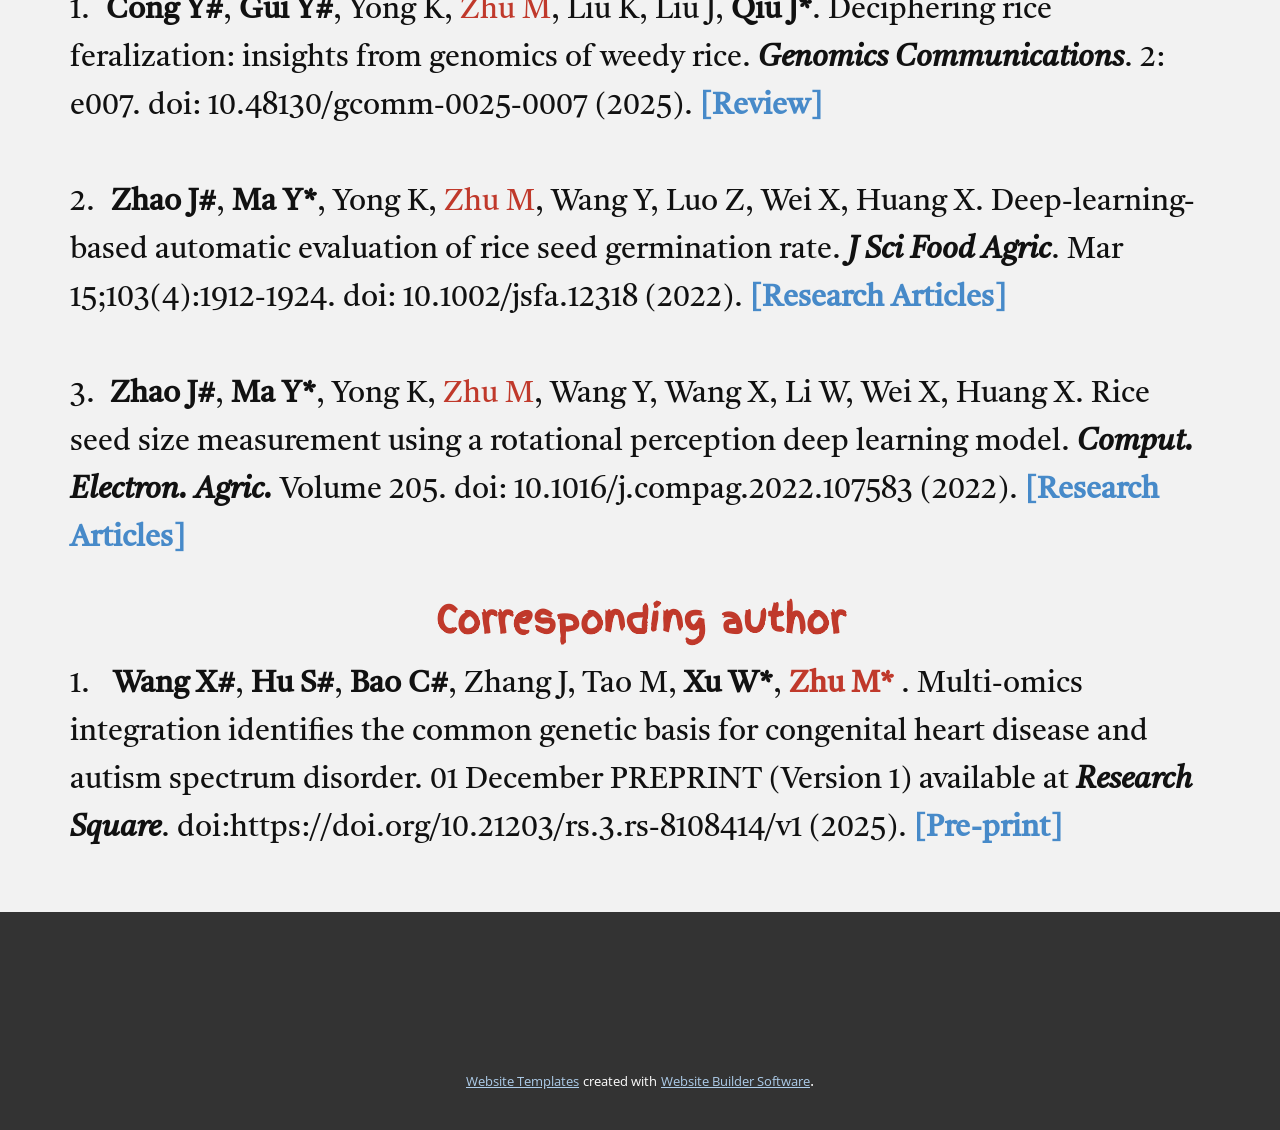
==== commit 4c47d7b7: "Add files via upload" ====
--- a/index.html
+++ b/index.html
@@ -56,7 +56,7 @@
           </div>
         </nav>
       </div></header>
-    <section class="u-black u-clearfix u-section-1" id="sec-ef11">
+    <section class="u-black u-clearfix u-valign-middle-xs u-section-1" id="sec-ef11">
       <div class="data-layout-selected u-clearfix u-expanded-width u-layout-wrap u-layout-wrap-1">
         <div class="u-layout">
           <div class="u-layout-row">
@@ -105,7 +105,7 @@
             <div class="u-align-left-xs u-black u-container-style u-layout-cell u-shape-rectangle u-size-60 u-layout-cell-4">
               <div class="u-container-layout u-container-layout-4">
                 <div class="u-align-center u-border-5 u-border-custom-color-4 u-line u-line-vertical u-line-1"></div>
-                <p class="u-align-justify-lg u-align-justify-md u-align-justify-sm u-align-justify-xl u-text u-text-custom-color-4 u-text-6">I received my B.S. and M.S. degrees from the College of Life Sciences at Shanghai Normal University. During my undergraduate studies, I conducted research under the supervision of Prof. Xuehui Huang (黄学辉). For my master’s research, I was jointly supervised by Prof. Xuehui Huang and Prof. Ronggui Hu (胡荣贵), with research training at Liangzhu Laboratory, Zhejiang University. I am currently a Ph.D. student in Prof. Ronggui Hu’s laboratory at Liangzhu Laboratory, Zhejiang University.</p><span class="u-custom-color-4 u-icon u-icon-circle u-icon-1"><svg class="u-svg-link" preserveAspectRatio="xMidYMin slice" viewBox="0 0 55.25 55.25" style=""><use xmlns:xlink="http://www.w3.org/1999/xlink" xlink:href="#svg-f178"></use></svg><svg class="u-svg-content" viewBox="0 0 55.25 55.25" x="0px" y="0px" id="svg-f178" style="enable-background:new 0 0 55.25 55.25;"><g><path d="M0.523,51.933l-0.497,2.085c-0.016,0.067-0.02,0.135-0.022,0.202C0.004,54.234,0,54.246,0,54.259
+                <p class="u-align-justify-lg u-align-justify-md u-align-justify-sm u-align-justify-xl u-text u-text-custom-color-4 u-text-6">I received my B.S. and M.S. degrees from the College of Life Sciences at Shanghai Normal University. During my undergraduate studies, I conducted research under the supervision of Prof. Xuehui Huang (黄学辉). For my master’s research, I was jointly supervised by Prof. Xuehui Huang,&nbsp;Assoc. Prof. Jie Qiu (邱杰) and Prof. Ronggui Hu (胡荣贵), with research training at Liangzhu Laboratory, Zhejiang University. I am currently a Ph.D. student in Prof. Ronggui Hu’s laboratory at Liangzhu Laboratory, Zhejiang University.</p><span class="u-custom-color-4 u-icon u-icon-circle u-icon-1"><svg class="u-svg-link" preserveAspectRatio="xMidYMin slice" viewBox="0 0 55.25 55.25" style=""><use xmlns:xlink="http://www.w3.org/1999/xlink" xlink:href="#svg-f178"></use></svg><svg class="u-svg-content" viewBox="0 0 55.25 55.25" x="0px" y="0px" id="svg-f178" style="enable-background:new 0 0 55.25 55.25;"><g><path d="M0.523,51.933l-0.497,2.085c-0.016,0.067-0.02,0.135-0.022,0.202C0.004,54.234,0,54.246,0,54.259
 		c0.001,0.114,0.026,0.225,0.065,0.332c0.009,0.025,0.019,0.047,0.03,0.071c0.049,0.107,0.11,0.21,0.196,0.296
 		c0.095,0.095,0.207,0.168,0.328,0.218c0.121,0.05,0.25,0.075,0.379,0.075c0.077,0,0.155-0.009,0.231-0.027l2.086-0.497
 		L0.523,51.933z"></path><path d="M52.618,2.631c-3.51-3.508-9.219-3.508-12.729,0L3.827,38.693C3.81,38.71,3.8,38.731,3.785,38.749
@@ -135,7 +135,7 @@
                         <h5 class="u-align-left u-custom-font u-font-montserrat u-text u-text-10">M.S.
 student in Genetics, College of Life Sciences,&nbsp;​*​Joint
 Master’s Program<br>[ Center for Excellence in Molecular&nbsp;Cell Science,CAS &amp; Shanghai
-Normal University ]&nbsp;<br>advised by Prof. Huang XH and
+Normal University ]&nbsp;<br>advised by Prof. Huang XH,&nbsp;Assoc. Prof. Jie Qiu and
 Prof. Hu RG.<br>
                         </h5>
                       </div>
@@ -183,29 +183,21 @@
       </div>
     </section>
     <section class="u-align-left u-black u-clearfix u-section-2" id="carousel_8cb5">
-      <div class="u-clearfix u-sheet u-valign-top-xs u-sheet-1">
-        <div class="custom-expanded data-layout-selected u-clearfix u-custom-color-3 u-gutter-38 u-layout-wrap u-layout-wrap-1">
+      <div class="u-clearfix u-sheet u-sheet-1">
+        <div class="data-layout-selected u-clearfix u-custom-color-3 u-expanded-width-md u-expanded-width-xs u-gutter-0 u-layout-wrap u-layout-wrap-1">
           <div class="u-layout">
             <div class="u-layout-row">
-              <div class="u-align-center u-container-style u-layout-cell u-size-14-lg u-size-14-xl u-size-19-md u-size-19-sm u-size-19-xs u-layout-cell-1">
+              <div class="u-align-center u-container-style u-layout-cell u-size-18 u-layout-cell-1">
                 <div class="u-container-layout u-container-layout-1">
                   <h2 class="u-text u-text-1"> Contact</h2>
-                  <div class="custom-expanded u-image u-image-circle u-image-1" data-image-width="1280" data-image-height="1280"></div>
+                  <div class="custom-expanded u-image u-image-circle u-preserve-proportions u-image-1" data-image-width="1280" data-image-height="1280"></div>
                 </div>
               </div>
-              <div class="u-container-style u-layout-cell u-size-23-lg u-size-23-xl u-size-24-md u-size-24-sm u-size-24-xs u-layout-cell-2">
-                <div class="u-container-layout u-container-layout-2">
+              <div class="u-container-style u-layout-cell u-size-18-lg u-size-19-xl u-size-20-md u-size-20-sm u-size-20-xs u-layout-cell-2">
+                <div class="u-container-layout u-container-layout-2"><span class="u-file-icon u-icon u-icon-1"><img src="images/image4.png" alt=""></span>
                   <p class="u-text u-text-2">
                     <a class="u-active-none u-border-none u-btn u-button-link u-button-style u-hover-none u-none u-text-body-alt-color u-btn-1" data-href="#">
-                      <span class="u-text-palette-2-base"> Email&nbsp;</span>
-                      <br>&nbsp; <br>&nbsp; <span class="u-text-palette-2-base">
-                        <br>
-                        <br>ORCiD
-                      </span>
-                      <br>&nbsp;<br>
-                      <br>
-                      <span class="u-text-palette-2-base">Github </span>
-                      <br>&nbsp; &nbsp;<br>
+                      <span class="u-text-palette-2-base"> Email</span>
                       <br>
                     </a>
                   </p>
@@ -214,28 +206,21 @@
                   </p>
                   <p class="u-custom-font u-font-arial u-text u-text-default u-text-4">
                     <a class="u-active-none u-border-none u-btn u-button-link u-button-style u-hover-none u-none u-text-body-alt-color u-btn-3" data-href="mailto:Zer0Min@outlook.com" href="mailto:zer0min@zju.edu.cn"> zer0min@zju.edu.cn</a>
-                  </p>
-                  <p class="u-custom-font u-font-arial u-text u-text-default-xl u-text-5">
-                    <a class="u-active-none u-border-none u-btn u-button-link u-button-style u-hover-none u-none u-text-body-alt-color u-btn-4" data-href="https://orcid.org/0000-0002-5265-2006" data-target="_blank">https://orcid.org/0000-0002-5265-2006</a>
-                  </p>
-                  <p class="u-custom-font u-font-arial u-text u-text-default-lg u-text-default-xl u-text-6">
-                    <a class="u-active-none u-border-none u-btn u-button-link u-button-style u-hover-none u-none u-text-white u-btn-5" data-href="https://github.com/Min-Zer0" data-target="_blank">https://github.com/Min-Zer0</a>
-                  </p>
+                  </p><span class="u-file-icon u-icon u-text-white u-icon-2" data-href="https://github.com/Min-Zer0" data-target="_blank"><img src="images/image-53c53f3a.png" alt=""></span><span class="u-file-icon u-icon u-icon-3" data-href="https://orcid.org/0000-0002-5265-2006" data-target="_blank"><img src="images/image1.png" alt=""></span><span class="u-file-icon u-icon u-icon-4" data-href="https://www.scopus.com/authid/detail.uri?authorId=57697635700" data-target="_blank"><img src="images/image3.png" alt=""></span><span class="u-file-icon u-icon u-icon-5" data-href="https://www.webofscience.com/wos/author/record/IXN-7624-2023" data-target="_blank"><img src="images/image6.png" alt=""></span>
                 </div>
               </div>
-              <div class="u-container-style u-layout-cell u-size-17-md u-size-17-sm u-size-17-xs u-size-23-lg u-size-23-xl u-layout-cell-3">
-                <div class="u-container-layout u-container-layout-3">
-                  <div class="custom-expanded u-grey-light-2 u-map u-map-1">
+              <div class="u-container-style u-layout-cell u-size-22-md u-size-22-sm u-size-22-xs u-size-23-xl u-size-24-lg u-layout-cell-3">
+                <div class="u-container-layout u-valign-bottom-sm u-container-layout-3">
+                  <p class="u-text u-text-5">
+                    <span class="u-text-palette-2-base"> Address</span>
+                    <br>
+                  </p><span class="u-file-icon u-icon u-icon-6"><img src="images/image5.png" alt=""></span>
+                  <div class="u-expanded-width-xs u-grey-light-2 u-map u-map-1">
                     <div class="embed-responsive">
                       <iframe class="embed-responsive-item" src="https://maps.google.com/maps?output=embed&amp;q=%E6%B5%99%E6%B1%9F%E5%A4%A7%E5%AD%A6%E5%8C%BB%E5%AD%A6%E9%99%A2%E9%99%84%E5%B1%9E%E7%AC%AC%E4%B8%80%E5%8C%BB%E9%99%A2%EF%BC%88%E6%96%B0%EF%BC%89&amp;z=15&amp;t=m" data-map="[base64]"></iframe>
                     </div>
                   </div>
-                  <p class="u-text u-text-7">
-                    <span class="u-text-palette-2-base"> Address</span>
-                    <br>
-                    <br>
-                  </p>
-                  <p class="u-text u-text-8">Module A, 5F,&nbsp;1369 West Wenyi Road, Yuhang District, Hangzhou, Zhejiang 311121, China<br>
+                  <p class="u-text u-text-6">Module A, 5F,&nbsp;1369 West Wenyi Road, Yuhang District, Hangzhou, Zhejiang 311121, China<br>
                   </p>
                 </div>
               </div>
--- a/Home.css
+++ b/Home.css
@@ -217,7 +217,7 @@
   width: 46px;
   height: 46px;
   background-image: none;
-  margin: 150px auto 0 23px;
+  margin: 150px auto 69px 23px;
   padding: 3px;
 }
 
@@ -312,15 +312,11 @@
     margin-right: 35px;
     margin-left: 24px;
   }
-
-  .u-section-1 .u-icon-3 {
-    margin-bottom: 69px;
-  }
 }
 
 @media (max-width: 991px) {
    .u-section-1 {
-    min-height: 2558px;
+    min-height: 2576px;
   }
 
   .u-section-1 .u-image-1 {
@@ -354,7 +350,7 @@
 
   .u-section-1 .u-layout-wrap-3 {
     margin-top: 19px;
-    margin-bottom: 60px;
+    margin-bottom: 29px;
     margin-right: initial;
     margin-left: initial;
     width: auto;
@@ -411,13 +407,12 @@
 
   .u-section-1 .u-icon-3 {
     margin-top: 174px;
-    margin-bottom: 0;
   }
 }
 
 @media (max-width: 767px) {
    .u-section-1 {
-    min-height: 2573px;
+    min-height: 2630px;
   }
 
   .u-section-1 .u-image-1 {
@@ -460,7 +455,7 @@
   }
 
   .u-section-1 .u-layout-wrap-3 {
-    margin-bottom: 0;
+    margin-bottom: 46px;
     width: auto;
     margin-right: initial;
     margin-left: initial;
@@ -522,7 +517,7 @@
 
 @media (max-width: 575px) {
    .u-section-1 {
-    min-height: 2087px;
+    min-height: 2143px;
   }
 
   .u-section-1 .u-layout-wrap-1 {
@@ -593,7 +588,7 @@
 
   .u-section-1 .u-layout-wrap-3 {
     width: 359px;
-    margin: 0 auto 29px calc(((100% - 340px) / 2) + -19px);
+    margin: 0 auto 1px calc(((100% - 340px) / 2) + -19px);
   }
 
   .u-section-1 .u-layout-cell-4 {
@@ -685,17 +680,17 @@
 }
 
 .u-section-2 .u-sheet-1 {
-  min-height: 376px;
+  min-height: 384px;
 }
 
 .u-section-2 .u-layout-wrap-1 {
   background-image: none;
-  width: 1207px;
-  margin: 13px -67px 35px auto;
+  width: 1188px;
+  margin: 1px -48px 50px auto;
 }
 
 .u-section-2 .u-layout-cell-1 {
-  min-height: 366px;
+  min-height: 334px;
 }
 
 .u-section-2 .u-container-layout-1 {
@@ -708,18 +703,25 @@
 }
 
 .u-section-2 .u-image-1 {
-  width: 208px;
-  height: 208px;
+  width: 237px;
+  height: 237px;
   background-image: url("images/logo.jpg");
   background-position: 50% 50%;
-  margin: 0 auto;
+  margin: 5px auto 0;
 }
 
 .u-section-2 .u-layout-cell-2 {
-  min-height: 366px;
+  min-height: 334px;
 }
 
 .u-section-2 .u-container-layout-2 {
+  padding: 0;
+}
+
+.u-section-2 .u-icon-1 {
+  width: 49px;
+  height: 49px;
+  margin: 24px auto 0 21px;
   padding: 0;
 }
 
@@ -727,7 +729,7 @@
   font-size: 1.875rem;
   font-weight: 700;
   line-height: 1;
-  margin: 15px 27px 0 19px;
+  margin: -35px 174px 0 78px;
 }
 
 .u-section-2 .u-btn-1 {
@@ -738,12 +740,13 @@
 .u-section-2 .u-text-3 {
   font-weight: 700;
   font-size: 1.25rem;
-  margin: -268px auto 0 23px;
+  margin: 11px auto 0 19px;
 }
 
 .u-section-2 .u-btn-2 {
   background-image: none;
-  font-size: 1.25rem;
+  font-size: 1.5rem;
+  text-decoration: underline !important;
   padding: 0;
 }
 
@@ -755,134 +758,132 @@
 
 .u-section-2 .u-btn-3 {
   background-image: none;
-  font-size: 1.25rem;
+  font-size: 1.5rem;
+  text-decoration: underline !important;
+  padding: 0;
+}
+
+.u-section-2 .u-icon-2 {
+  width: 52px;
+  height: 52px;
+  margin: 32px 98px 0 auto;
+  padding: 0;
+}
+
+.u-section-2 .u-icon-3 {
+  width: 52px;
+  height: 52px;
+  margin: -52px auto 0 90px;
+  padding: 0;
+}
+
+.u-section-2 .u-icon-4 {
+  width: 52px;
+  height: 52px;
+  margin: -52px auto 0 158px;
+  padding: 0;
+}
+
+.u-section-2 .u-icon-5 {
+  width: 50px;
+  height: 50px;
+  margin: -52px auto 0 21px;
+  padding: 0;
+}
+
+.u-section-2 .u-layout-cell-3 {
+  min-height: 334px;
+}
+
+.u-section-2 .u-container-layout-3 {
   padding: 0;
 }
 
 .u-section-2 .u-text-5 {
-  font-weight: 400;
-  margin: 55px auto 0 23px;
-}
-
-.u-section-2 .u-btn-4 {
-  background-image: none;
-  font-size: 1.125rem;
-  font-weight: 700;
-  padding: 0;
-}
-
-.u-section-2 .u-text-6 {
-  font-weight: 400;
-  margin: 62px auto 0 23px;
-}
-
-.u-section-2 .u-btn-5 {
-  background-image: none;
-  font-size: 1.125rem;
-  font-weight: 700;
-  padding: 0;
-}
-
-.u-section-2 .u-layout-cell-3 {
-  min-height: 366px;
-}
-
-.u-section-2 .u-container-layout-3 {
-  padding: 0;
-}
-
-.u-section-2 .u-map-1 {
-  width: 402px;
-  height: 214px;
-  margin: 49px auto 0;
-}
-
-.u-section-2 .u-text-7 {
   font-size: 1.875rem;
   font-weight: 700;
   line-height: 1;
-  margin: -248px 214px 0 32px;
-}
-
-.u-section-2 .u-text-8 {
+  margin: 15px 187px 0 50px;
+}
+
+.u-section-2 .u-icon-6 {
+  width: 41px;
+  height: 41px;
+  margin: -35px auto 0 9px;
+  padding: 0;
+}
+
+.u-section-2 .u-map-1 {
+  width: 419px;
+  height: 222px;
+  margin: 5px auto 0;
+}
+
+.u-section-2 .u-text-6 {
   font-size: 1rem;
   line-height: 1.2;
   font-weight: normal;
   text-shadow: -2px 2px 8px rgba(128,128,128,1);
-  margin: 203px 6px 0 24px;
+  margin: 7px 6px 0 24px;
 }
 
 @media (max-width: 1199px) {
   .u-section-2 .u-sheet-1 {
-    min-height: 359px;
+    min-height: 368px;
   }
 
   .u-section-2 .u-layout-wrap-1 {
     width: 962px;
-    margin-top: 0;
     margin-right: -22px;
-    margin-bottom: 24px;
+    margin-bottom: 36px;
   }
 
   .u-section-2 .u-layout-cell-1 {
-    min-height: 373px;
-  }
-
-  .u-section-2 .u-text-1 {
-    width: auto;
-    margin-right: -38px;
-    margin-left: 20px;
-  }
-
-  .u-section-2 .u-image-1 {
-    margin-right: -33px;
+    min-height: 332px;
   }
 
   .u-section-2 .u-layout-cell-2 {
-    min-height: 373px;
+    min-height: 332px;
   }
 
   .u-section-2 .u-text-2 {
     width: auto;
-    margin-right: -19px;
-  }
-
-  .u-section-2 .u-text-3 {
-    width: auto;
-    margin-left: 19px;
+    margin-right: 92px;
+    margin-left: 73px;
+  }
+
+  .u-section-2 .u-icon-2 {
+    margin-right: 20px;
+  }
+
+  .u-section-2 .u-icon-3 {
+    margin-left: 88px;
+  }
+
+  .u-section-2 .u-icon-4 {
+    margin-right: 89px;
+    margin-left: auto;
+  }
+
+  .u-section-2 .u-layout-cell-3 {
+    min-height: 332px;
   }
 
   .u-section-2 .u-text-5 {
     width: auto;
-    margin-top: 52px;
-    margin-right: -45px;
-    margin-left: 19px;
+    margin-top: 18px;
+    margin-right: 92px;
+  }
+
+  .u-section-2 .u-icon-6 {
+    margin-top: -38px;
+  }
+
+  .u-section-2 .u-map-1 {
+    width: 360px;
   }
 
   .u-section-2 .u-text-6 {
-    width: auto;
-    margin-top: 65px;
-    margin-left: 19px;
-  }
-
-  .u-section-2 .u-layout-cell-3 {
-    min-height: 373px;
-  }
-
-  .u-section-2 .u-map-1 {
-    width: 329px;
-    height: 218px;
-  }
-
-  .u-section-2 .u-text-7 {
-    width: auto;
-    margin-top: -249px;
-    margin-right: 152px;
-    margin-left: 8px;
-  }
-
-  .u-section-2 .u-text-8 {
-    margin-top: 200px;
     margin-left: 0;
     margin-right: 0;
   }
@@ -890,251 +891,275 @@
 
 @media (max-width: 991px) {
   .u-section-2 .u-sheet-1 {
-    min-height: 335px;
+    min-height: 360px;
   }
 
   .u-section-2 .u-layout-wrap-1 {
-    margin-top: 1px;
-    margin-bottom: 19px;
-    width: 720px;
+    margin-right: initial;
+    margin-left: initial;
+    width: auto;
+  }
+
+  .u-section-2 .u-layout-cell-1 {
+    min-height: 323px;
+  }
+
+  .u-section-2 .u-text-1 {
+    width: auto;
+    margin-top: 14px;
+    margin-left: 0;
     margin-right: 0;
   }
 
-  .u-section-2 .u-layout-cell-1 {
-    min-height: 100px;
-  }
-
-  .u-section-2 .u-text-1 {
-    margin-right: -20px;
-  }
-
   .u-section-2 .u-image-1 {
-    width: 192px;
-    height: 192px;
-    margin-top: 24px;
+    height: 198px;
+    width: 198px;
+    margin-top: 15px;
+  }
+
+  .u-section-2 .u-layout-cell-2 {
+    min-height: 323px;
+  }
+
+  .u-section-2 .u-icon-1 {
+    margin-top: 5px;
+  }
+
+  .u-section-2 .u-text-2 {
+    margin-top: -33px;
+    margin-right: 28px;
+    margin-left: 84px;
+  }
+
+  .u-section-2 .u-text-3 {
+    margin-top: 9px;
+  }
+
+  .u-section-2 .u-btn-2 {
+    font-size: 1.25rem;
+  }
+
+  .u-section-2 .u-btn-3 {
+    font-size: 1.25rem;
+  }
+
+  .u-section-2 .u-icon-2 {
+    margin-top: 100px;
+    margin-right: auto;
+  }
+
+  .u-section-2 .u-icon-3 {
+    margin-top: -120px;
+    margin-left: auto;
+  }
+
+  .u-section-2 .u-icon-4 {
+    margin-top: 16px;
+    margin-right: auto;
+    margin-left: 18px;
+  }
+
+  .u-section-2 .u-icon-5 {
+    margin-top: -120px;
+    margin-left: 20px;
+  }
+
+  .u-section-2 .u-layout-cell-3 {
+    min-height: 323px;
+  }
+
+  .u-section-2 .u-text-5 {
+    margin-top: 15px;
     margin-right: 0;
   }
 
-  .u-section-2 .u-layout-cell-2 {
-    min-height: 337px;
-  }
-
-  .u-section-2 .u-text-2 {
-    margin-top: 13px;
-    margin-right: -10px;
-    margin-left: 10px;
-  }
-
-  .u-section-2 .u-text-3 {
-    margin-top: -266px;
-    margin-left: 13px;
-  }
-
-  .u-section-2 .u-text-4 {
-    width: auto;
-    margin-left: 13px;
-  }
-
-  .u-section-2 .u-text-5 {
-    margin-top: 49px;
-    margin-right: -10px;
-    margin-left: 13px;
+  .u-section-2 .u-icon-6 {
+    margin-top: -36px;
+  }
+
+  .u-section-2 .u-map-1 {
+    width: 252px;
+    height: 199px;
+    margin-top: 10px;
   }
 
   .u-section-2 .u-text-6 {
-    margin-top: 31px;
-    margin-right: -30px;
-    margin-left: 13px;
-  }
-
-  .u-section-2 .u-layout-cell-3 {
-    min-height: 337px;
-  }
-
-  .u-section-2 .u-map-1 {
-    height: 148px;
-    width: 177px;
-    margin-left: -20px;
-  }
-
-  .u-section-2 .u-text-7 {
-    margin-top: -184px;
-    margin-right: 40px;
-    margin-left: -20px;
-  }
-
-  .u-section-2 .u-text-8 {
-    width: auto;
-    margin-top: 134px;
-    margin-left: -20px;
+    width: auto;
+    margin-right: -9px;
+    margin-left: 9px;
   }
 }
 
 @media (max-width: 767px) {
   .u-section-2 .u-sheet-1 {
-    min-height: 959px;
+    min-height: 842px;
   }
 
   .u-section-2 .u-layout-wrap-1 {
-    margin-bottom: 24px;
-    width: 540px;
-  }
-
-  .u-section-2 .u-image-1 {
-    margin-top: 21px;
-    margin-right: 166px;
+    width: 452px;
+    margin: 4px 32px 30px auto;
+  }
+
+  .u-section-2 .u-layout-cell-1 {
+    min-height: 295px;
   }
 
   .u-section-2 .u-layout-cell-2 {
-    min-height: 319px;
+    min-height: 205px;
   }
 
   .u-section-2 .u-text-2 {
-    margin-top: -8px;
-    margin-right: -20px;
-    margin-left: 20px;
+    margin-top: -39px;
   }
 
   .u-section-2 .u-text-3 {
-    margin-top: -271px;
-    margin-left: 20px;
+    width: auto;
+    margin-top: 6px;
   }
 
   .u-section-2 .u-text-4 {
-    margin-left: 20px;
+    width: auto;
+    margin-top: -4px;
+  }
+
+  .u-section-2 .u-icon-2 {
+    margin-top: 17px;
+    margin-right: 179px;
+  }
+
+  .u-section-2 .u-icon-3 {
+    margin-top: -50px;
+    margin-left: 84px;
+  }
+
+  .u-section-2 .u-icon-4 {
+    margin-top: -52px;
+    margin-left: 150px;
+  }
+
+  .u-section-2 .u-icon-5 {
+    margin-top: -52px;
+    margin-left: 19px;
+  }
+
+  .u-section-2 .u-layout-cell-3 {
+    min-height: 309px;
+  }
+
+  .u-section-2 .u-container-layout-3 {
+    padding-top: 9px;
+    padding-bottom: 9px;
   }
 
   .u-section-2 .u-text-5 {
-    margin-top: 57px;
-    margin-right: -17px;
-    margin-left: 20px;
+    margin-top: 0;
+  }
+
+  .u-section-2 .u-map-1 {
+    width: 410px;
   }
 
   .u-section-2 .u-text-6 {
-    margin-top: 63px;
-    margin-right: -37px;
-    margin-left: 20px;
-  }
-
-  .u-section-2 .u-layout-cell-3 {
-    min-height: 100px;
-  }
-
-  .u-section-2 .u-map-1 {
-    width: 505px;
-    height: 224px;
-    margin-top: 10px;
-    margin-left: auto;
-  }
-
-  .u-section-2 .u-text-7 {
-    margin-top: -260px;
-    margin-right: 2px;
-    margin-left: 18px;
-  }
-
-  .u-section-2 .u-text-8 {
-    margin-top: 226px;
-    margin-right: 2px;
-    margin-left: 16px;
+    margin-right: -21px;
+    margin-left: 21px;
   }
 }
 
 @media (max-width: 575px) {
   .u-section-2 .u-sheet-1 {
-    min-height: 937px;
+    min-height: 820px;
   }
 
   .u-section-2 .u-layout-wrap-1 {
-    width: 312px;
-    margin-top: 0;
-    margin-right: auto;
+    margin-top: 2px;
     margin-bottom: 29px;
+    margin-right: initial;
+    margin-left: initial;
+    width: auto;
   }
 
   .u-section-2 .u-layout-cell-1 {
-    min-height: 299px;
+    min-height: 252px;
   }
 
   .u-section-2 .u-text-1 {
     font-size: 1.5rem;
-    margin-top: 23px;
+  }
+
+  .u-section-2 .u-layout-cell-2 {
+    min-height: 199px;
+  }
+
+  .u-section-2 .u-icon-1 {
+    margin-top: 13px;
+    margin-right: 270px;
+  }
+
+  .u-section-2 .u-text-2 {
+    margin-top: -40px;
+    margin-right: 166px;
+    margin-left: 80px;
+  }
+
+  .u-section-2 .u-text-3 {
+    margin-top: 8px;
+  }
+
+  .u-section-2 .u-btn-2 {
+    font-size: 1rem;
+  }
+
+  .u-section-2 .u-btn-3 {
+    font-size: 1rem;
+  }
+
+  .u-section-2 .u-icon-2 {
+    margin-right: 77px;
+  }
+
+  .u-section-2 .u-icon-3 {
+    margin-left: 80px;
+  }
+
+  .u-section-2 .u-icon-4 {
+    margin-top: -53px;
+    margin-left: auto;
+  }
+
+  .u-section-2 .u-icon-5 {
+    margin-top: -51px;
+  }
+
+  .u-section-2 .u-layout-cell-3 {
+    min-height: 327px;
+  }
+
+  .u-section-2 .u-container-layout-3 {
+    padding-top: 0;
+    padding-bottom: 0;
+  }
+
+  .u-section-2 .u-text-5 {
+    margin-top: 27px;
+    margin-right: 142px;
+    margin-left: 56px;
+  }
+
+  .u-section-2 .u-icon-6 {
+    margin-left: 8px;
+  }
+
+  .u-section-2 .u-map-1 {
+    margin-top: 7px;
+    margin-right: initial;
+    margin-left: initial;
+    width: auto;
+  }
+
+  .u-section-2 .u-text-6 {
+    margin-top: 8px;
     margin-left: 0;
     margin-right: 0;
-  }
-
-  .u-section-2 .u-image-1 {
-    margin-top: 10px;
-    margin-right: auto;
-  }
-
-  .u-section-2 .u-layout-cell-2 {
-    min-height: 312px;
-  }
-
-  .u-section-2 .u-text-2 {
-    margin-top: -7px;
-    margin-right: -11px;
-    margin-left: 12px;
-  }
-
-  .u-section-2 .u-text-3 {
-    margin-top: -277px;
-    margin-left: 12px;
-  }
-
-  .u-section-2 .u-btn-2 {
-    font-size: 1rem;
-  }
-
-  .u-section-2 .u-text-4 {
-    margin-top: -9px;
-    margin-left: 12px;
-  }
-
-  .u-section-2 .u-btn-3 {
-    font-size: 1rem;
-  }
-
-  .u-section-2 .u-text-5 {
-    margin-top: 67px;
-    margin-left: 12px;
-    margin-right: 12px;
-  }
-
-  .u-section-2 .u-btn-4 {
-    font-size: 1rem;
-  }
-
-  .u-section-2 .u-text-6 {
-    margin-top: 67px;
-    margin-left: 12px;
-    margin-right: 12px;
-  }
-
-  .u-section-2 .u-btn-5 {
-    font-size: 1rem;
-  }
-
-  .u-section-2 .u-layout-cell-3 {
-    min-height: 335px;
-  }
-
-  .u-section-2 .u-map-1 {
-    width: 288px;
-    height: 216px;
-  }
-
-  .u-section-2 .u-text-7 {
-    font-size: 1.5rem;
-    margin-top: -258px;
-    margin-right: -12px;
-    margin-left: 12px;
-  }
-
-  .u-section-2 .u-text-8 {
-    margin-top: 222px;
-    margin-right: 6px;
   }
 } .u-section-3 {
   background-image: none;
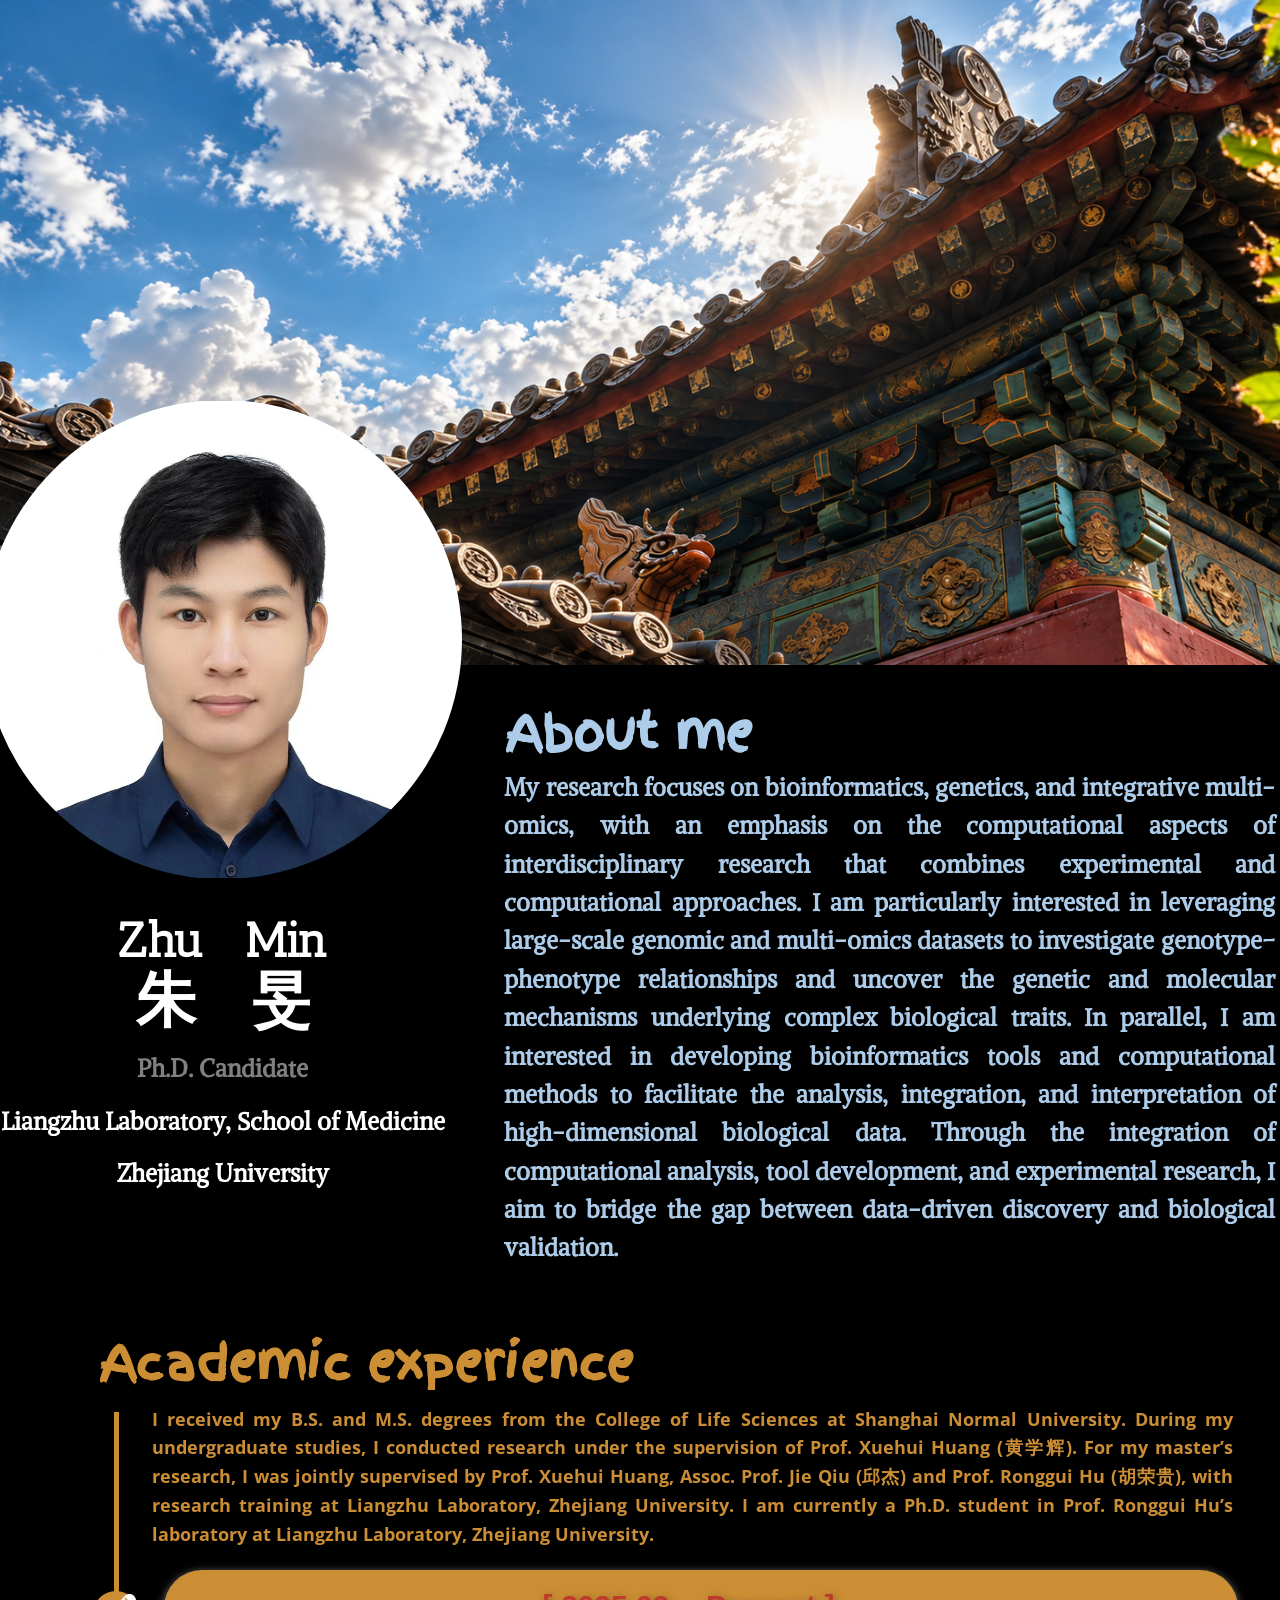
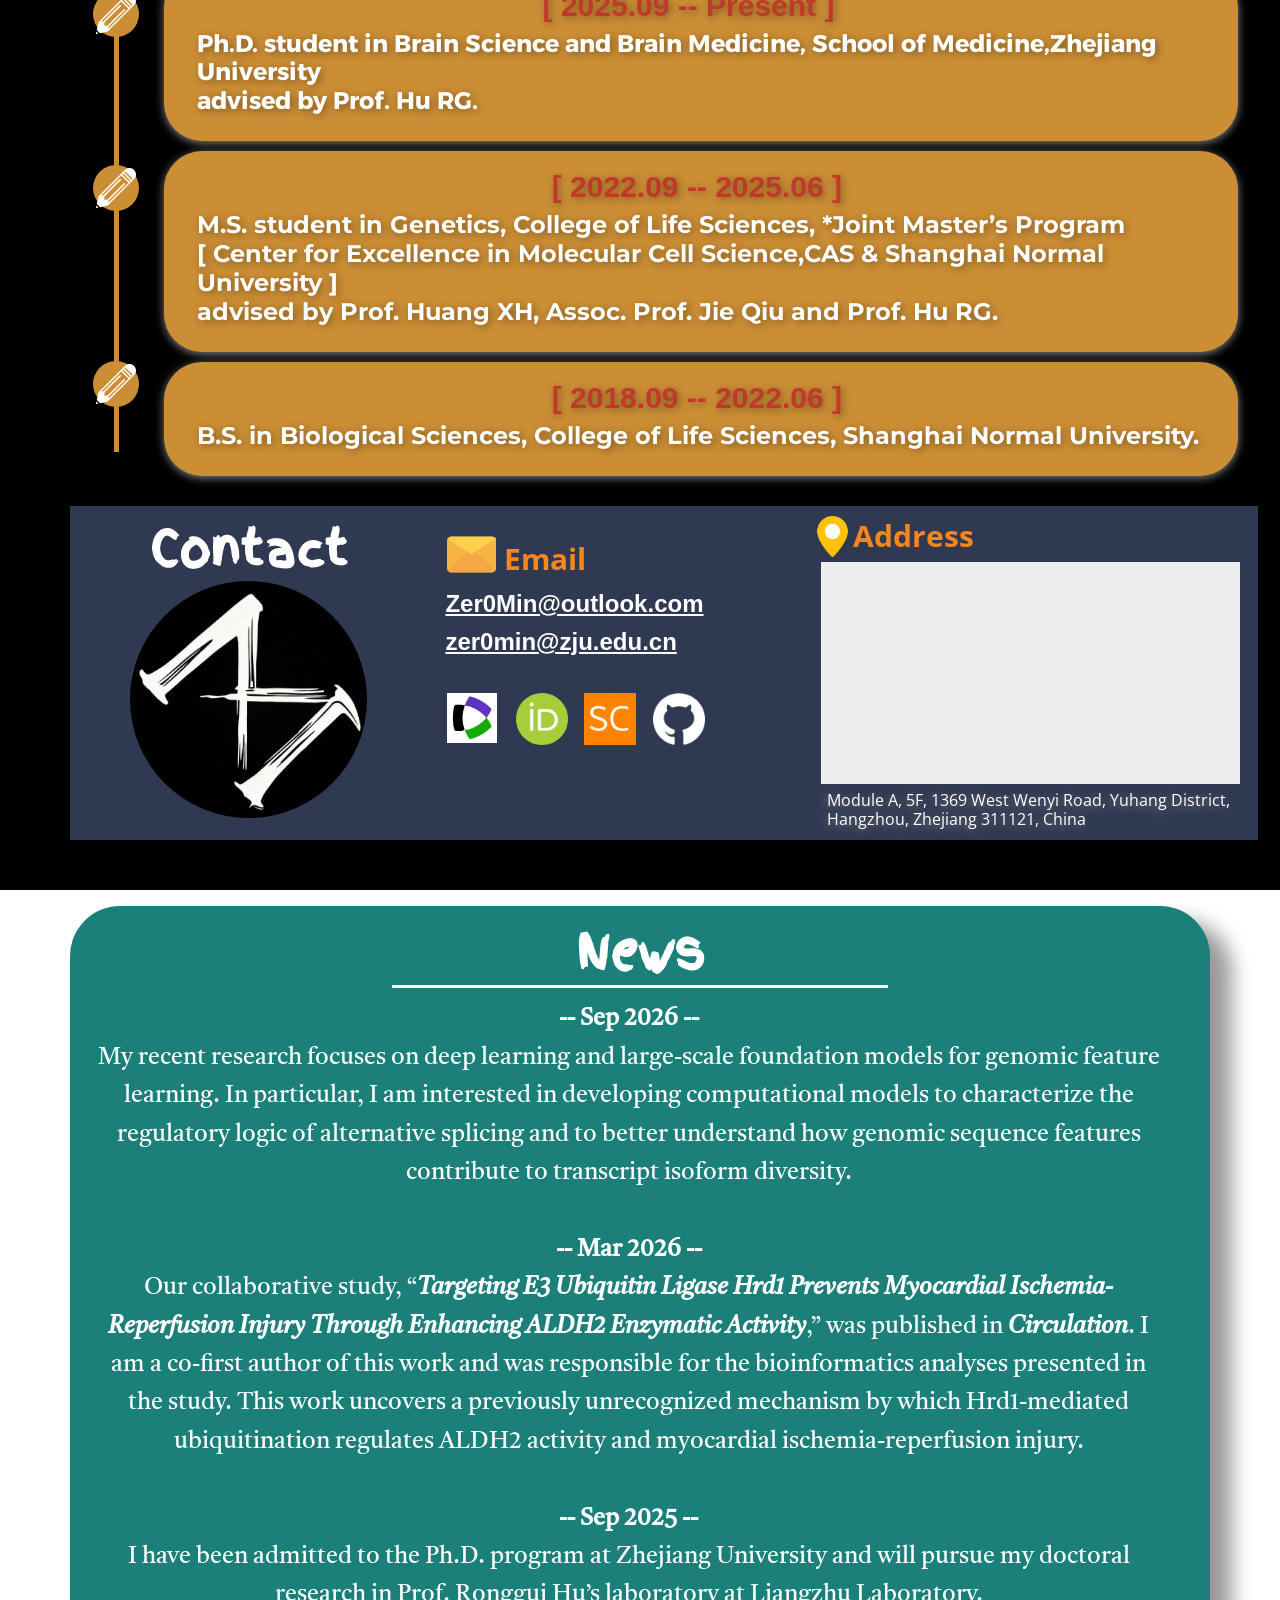
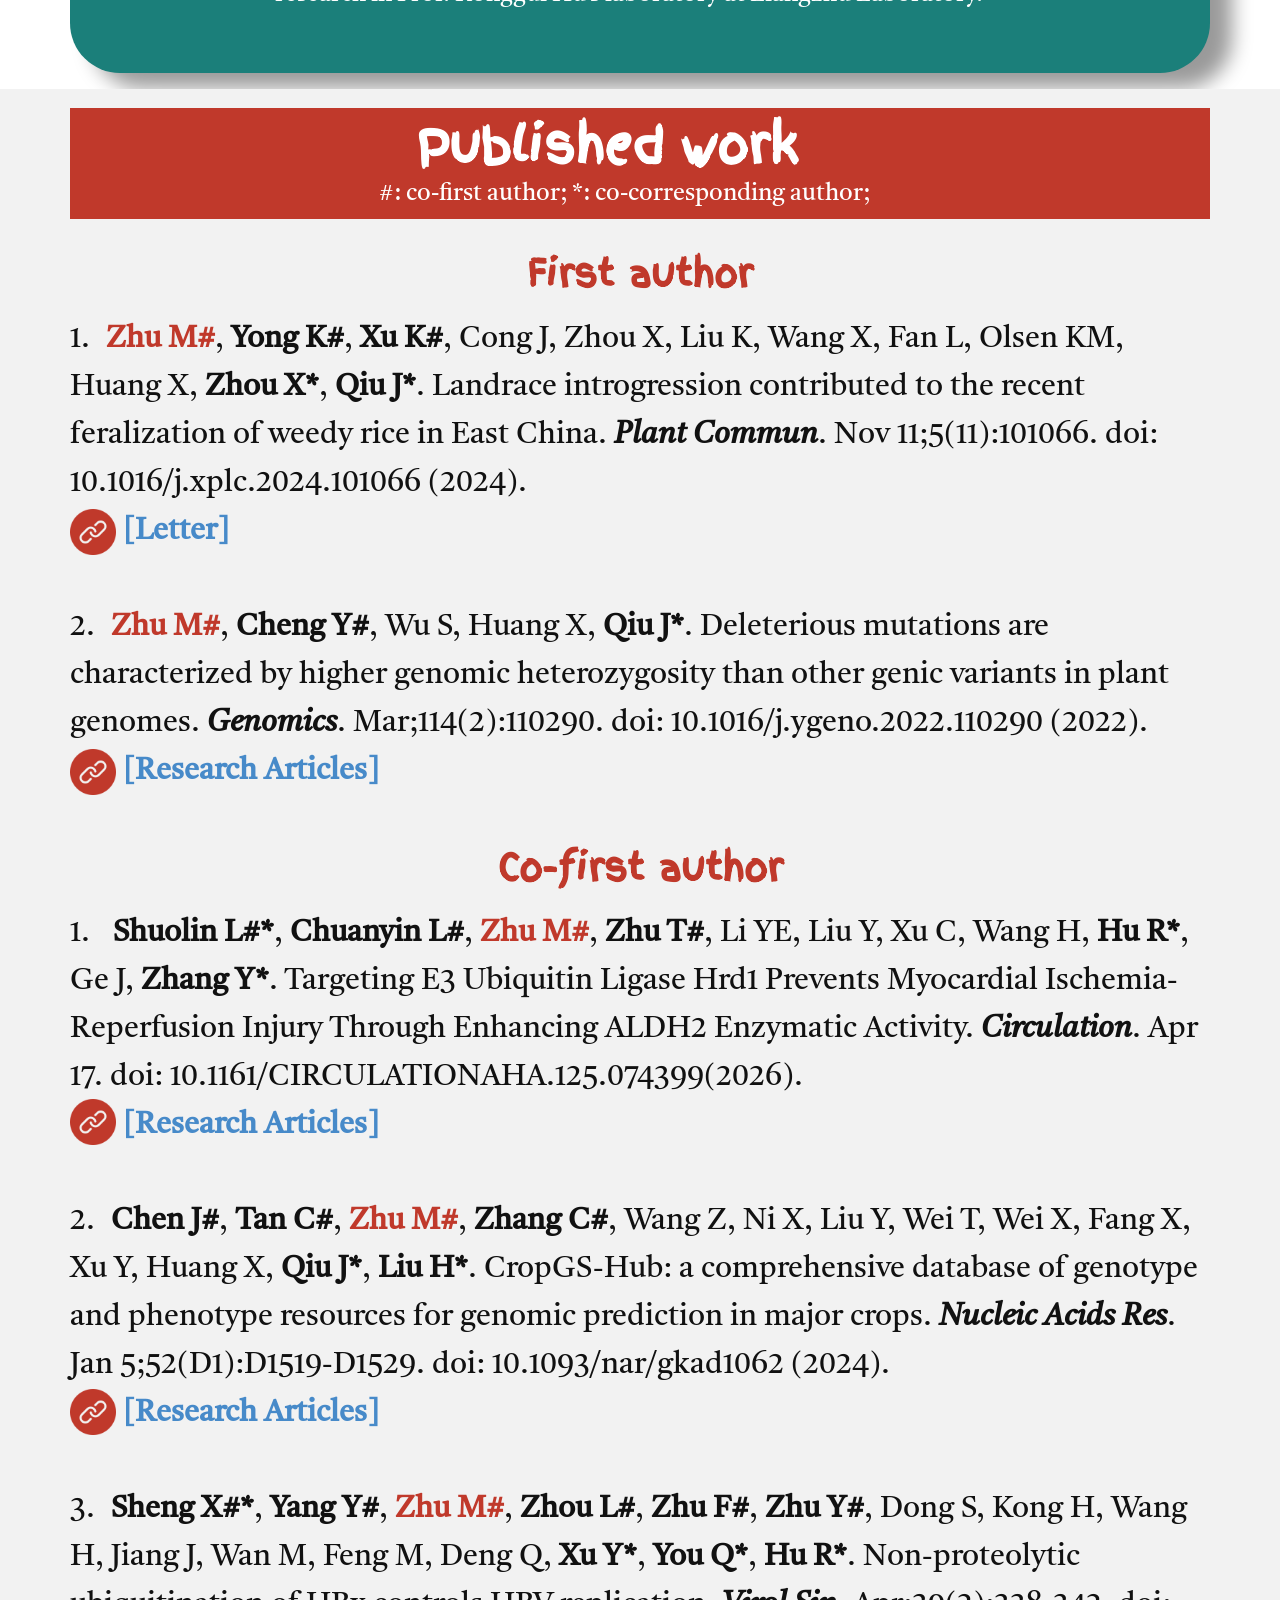
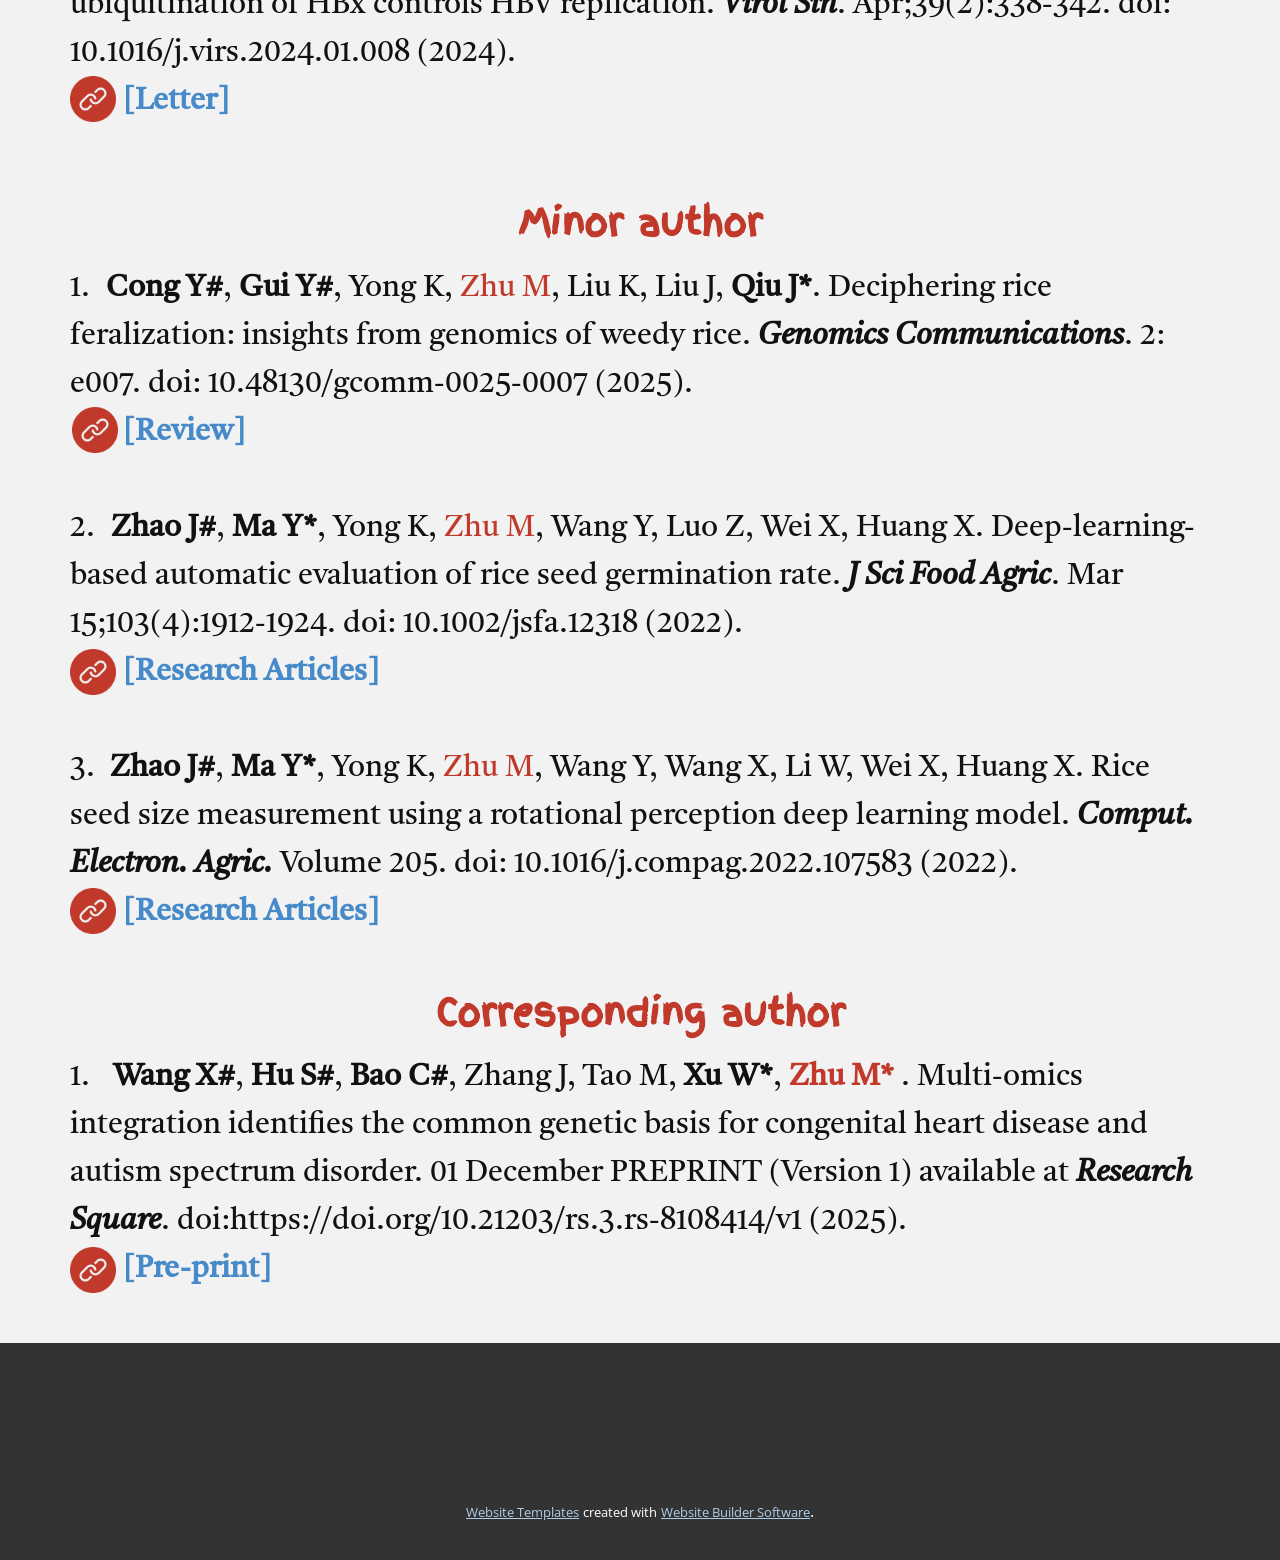
==== commit d366534d: "Add files via upload" ====
--- a/index.html
+++ b/index.html
@@ -264,39 +264,52 @@
           </div>
         </div>
         <h2 class="u-align-center u-custom-font u-text u-text-custom-color-1 u-text-3"> First author</h2>
-        <p class="u-custom-font u-text u-text-4"> 1.&nbsp;&nbsp;<span style="font-weight: 700;" class="u-text-custom-color-1">Zhu M#</span>, <span style="font-weight: 700;">Yong K#</span>, <span style="font-weight: 700;">Xu K#</span>, Cong J, Zhou X, Liu K, Wang X, Fan L, Olsen KM, Huang X, <span style="font-weight: 700;">Zhou X*</span>, <span style="font-weight: 700;">Qiu J*</span>. Landrace introgression contributed to the recent feralization of weedy rice in East China. <span style="font-style: italic; font-weight: 700;">Plant Commun</span>. Nov 11;5(11):101066. doi: 10.1016/j.xplc.2024.101066 (2024). <span class="u-text-palette-1-base" style="font-weight: 700;">[Letter]</span>
-          <br>
-          <br>2.&nbsp;&nbsp;<span style="font-weight: 700;" class="u-text-custom-color-1">Zhu M#</span>, <span style="font-weight: 700;">Cheng Y#</span>, Wu S, Huang X, <span style="font-weight: 700;">Qiu J*</span>. Deleterious mutations are characterized by higher genomic heterozygosity than other genic variants in plant genomes. <span style="font-weight: 700; font-style: italic;">Genomics</span>. Mar;114(2):110290. doi: 10.1016/j.ygeno.2022.110290 (2022). <span class="u-text-palette-1-base" style="font-weight: 700;">[Research Articles]</span>&nbsp;
-        </p>
+        <p class="u-custom-font u-text u-text-4"> 1.&nbsp;&nbsp;<span style="font-weight: 700;" class="u-text-custom-color-1">Zhu M#</span>, <span style="font-weight: 700;">Yong K#</span>, <span style="font-weight: 700;">Xu K#</span>, Cong J, Zhou X, Liu K, Wang X, Fan L, Olsen KM, Huang X, <span style="font-weight: 700;">Zhou X*</span>, <span style="font-weight: 700;">Qiu J*</span>. Landrace introgression contributed to the recent feralization of weedy rice in East China. <span style="font-style: italic; font-weight: 700;">Plant Commun</span>. Nov 11;5(11):101066. doi: 10.1016/j.xplc.2024.101066 (2024).&nbsp;<span class="u-text-palette-1-base" style="font-weight: 700;">
+            <br>&nbsp; &nbsp; &nbsp; &nbsp;[Letter]
+          </span>&nbsp;<br>
+          <br>2.&nbsp;&nbsp;<span style="font-weight: 700;" class="u-text-custom-color-1">Zhu M#</span>, <span style="font-weight: 700;">Cheng Y#</span>, Wu S, Huang X, <span style="font-weight: 700;">Qiu J*</span>. Deleterious mutations are characterized by higher genomic heterozygosity than other genic variants in plant genomes. <span style="font-weight: 700; font-style: italic;">Genomics</span>. Mar;114(2):110290. doi: 10.1016/j.ygeno.2022.110290 (2022).&nbsp;<span class="u-text-palette-1-base" style="font-weight: 700;">
+            <br>&nbsp; &nbsp; &nbsp; &nbsp;[Research Articles]
+          </span>
+        </p><span class="u-file-icon u-icon u-text-custom-color-1 u-icon-1" data-href="https://www.sciencedirect.com/science/article/pii/S2590346224004206" data-target="_blank"><img src="images/image9-6e0d26a6.png" alt=""></span><span class="u-file-icon u-icon u-text-custom-color-1 u-icon-2" data-href="https://www.sciencedirect.com/science/article/pii/S0888754322000350" data-target="_blank"><img src="images/image9-6e0d26a6.png" alt=""></span>
       </div>
     </section>
     <section class="u-clearfix u-grey-5 u-section-5" id="sec-0cd6">
-      <div class="u-clearfix u-sheet u-sheet-1">
+      <div class="u-clearfix u-sheet u-valign-middle-xs u-sheet-1">
         <h2 class="u-align-center u-custom-font u-text u-text-custom-color-1 u-text-1"> Co-first author</h2>
-        <p class="u-custom-font u-text u-text-2">1.&nbsp;&nbsp;<span style="font-weight: 700;"> Shuolin L#*</span>, <span style="font-weight: 700;">Chuanyin L#</span>, <span style="font-weight: 700;" class="u-text-custom-color-1">Zhu M#</span>, <span style="font-weight: 700;">Zhu T#</span>, Li YE, Liu Y, Xu C, Wang H, <span style="font-weight: 700;">Hu R*</span>, Ge J, <span style="font-weight: 700;">Zhang Y*</span>. Targeting E3 Ubiquitin Ligase Hrd1 Prevents Myocardial Ischemia-Reperfusion Injury Through Enhancing ALDH2 Enzymatic Activity. <span style="font-style: italic; font-weight: 700;">Circulation</span>. Apr 17. doi: 10.1161/CIRCULATIONAHA.125.074399(2026).<span class="u-text-palette-1-base" style="font-weight: 700;">[Research Articles]</span>
-          <br>
-          <br>2.&nbsp;&nbsp;<span style="font-weight: 700;">Chen J#</span>, <span style="font-weight: 700;">Tan C#</span>, <span style="font-weight: 700;" class="u-text-custom-color-1">Zhu M#</span>, <span style="font-weight: 700;">Zhang C#</span>, Wang Z, Ni X, Liu Y, Wei T, Wei X, Fang X, Xu Y, Huang X, <span style="font-weight: 700;">Qiu J*</span>, <span style="font-weight: 700;">Liu H*</span>. CropGS-Hub: a comprehensive database of genotype and phenotype resources for genomic prediction in major crops. <span style="font-weight: 700; font-style: italic;">Nucleic Acids Res</span>. Jan 5;52(D1):D1519-D1529. doi: 10.1093/nar/gkad1062 (2024). <span class="u-text-palette-1-base" style="font-weight: 700;">[Research Articles]</span>
-          <br>
-          <br>3.&nbsp;&nbsp;<span style="font-weight: 700;">Sheng X#*</span>, <span style="font-weight: 700;">Yang Y#</span>, <span style="font-weight: 700;" class="u-text-custom-color-1">Zhu M#</span>, <span style="font-weight: 700;">Zhou L#</span>, <span style="font-weight: 700;">Zhu F#</span>, <span style="font-weight: 700;">Zhu Y#</span>, Dong S, Kong H, Wang H, Jiang J, Wan M, Feng M, Deng Q, <span style="font-weight: 700;">Xu Y*</span>, <span style="font-weight: 700;">You Q*</span>, <span style="font-weight: 700;">Hu R*</span>. Non-proteolytic ubiquitination of HBx controls HBV replication. <span style="font-style: italic; font-weight: 700;">Virol Sin</span>. Apr;39(2):338-342. doi: 10.1016/j.virs.2024.01.008 (2024).<span class="u-text-palette-1-base">
-            <span style="font-weight: 700;">[Letter]</span>
-          </span>
-        </p>
+        <p class="u-custom-font u-text u-text-2">1.&nbsp;&nbsp;<span style="font-weight: 700;"> Shuolin L#*</span>, <span style="font-weight: 700;">Chuanyin L#</span>, <span style="font-weight: 700;" class="u-text-custom-color-1">Zhu M#</span>, <span style="font-weight: 700;">Zhu T#</span>, Li YE, Liu Y, Xu C, Wang H, <span style="font-weight: 700;">Hu R*</span>, Ge J, <span style="font-weight: 700;">Zhang Y*</span>. Targeting E3 Ubiquitin Ligase Hrd1 Prevents Myocardial Ischemia-Reperfusion Injury Through Enhancing ALDH2 Enzymatic Activity. <span style="font-style: italic; font-weight: 700;">Circulation</span>. Apr 17. doi: 10.1161/CIRCULATIONAHA.125.074399(2026).<span class="u-text-palette-1-base" style="font-weight: 700;">
+            <br>&nbsp; &nbsp; &nbsp; &nbsp;[Research Articles]
+          </span>
+          <br>
+          <br>2.&nbsp;&nbsp;<span style="font-weight: 700;">Chen J#</span>, <span style="font-weight: 700;">Tan C#</span>, <span style="font-weight: 700;" class="u-text-custom-color-1">Zhu M#</span>, <span style="font-weight: 700;">Zhang C#</span>, Wang Z, Ni X, Liu Y, Wei T, Wei X, Fang X, Xu Y, Huang X, <span style="font-weight: 700;">Qiu J*</span>, <span style="font-weight: 700;">Liu H*</span>. CropGS-Hub: a comprehensive database of genotype and phenotype resources for genomic prediction in major crops. <span style="font-weight: 700; font-style: italic;">Nucleic Acids Res</span>. Jan 5;52(D1):D1519-D1529. doi: 10.1093/nar/gkad1062 (2024).&nbsp;<span class="u-text-palette-1-base" style="font-weight: 700;">
+            <br>&nbsp; &nbsp; &nbsp; &nbsp;[Research Articles]
+          </span>
+          <br>
+          <br>3.&nbsp;&nbsp;<span style="font-weight: 700;">Sheng X#*</span>, <span style="font-weight: 700;">Yang Y#</span>, <span style="font-weight: 700;" class="u-text-custom-color-1">Zhu M#</span>, <span style="font-weight: 700;">Zhou L#</span>, <span style="font-weight: 700;">Zhu F#</span>, <span style="font-weight: 700;">Zhu Y#</span>, Dong S, Kong H, Wang H, Jiang J, Wan M, Feng M, Deng Q, <span style="font-weight: 700;">Xu Y*</span>, <span style="font-weight: 700;">You Q*</span>, <span style="font-weight: 700;">Hu R*</span>. Non-proteolytic ubiquitination of HBx controls HBV replication. <span style="font-style: italic; font-weight: 700;">Virol Sin</span>. Apr;39(2):338-342. doi: 10.1016/j.virs.2024.01.008 (2024).<span class="u-text-palette-1-base">&nbsp;<span style="font-weight: 700;">
+              <br>&nbsp; &nbsp; &nbsp; &nbsp;[Letter]
+            </span>
+          </span>
+        </p><span class="u-file-icon u-icon u-text-custom-color-1 u-icon-1" data-href="https://www.ahajournals.org/doi/10.1161/CIRCULATIONAHA.125.074399" data-target="_blank"><img src="images/image9-6e0d26a6.png" alt=""></span><span class="u-file-icon u-icon u-text-custom-color-1 u-icon-2" data-href="https://academic.oup.com/nar/article/52/D1/D1519/7449495" data-target="_blank"><img src="images/image9-6e0d26a6.png" alt=""></span><span class="u-file-icon u-icon u-text-custom-color-1 u-icon-3" data-href="https://www.virosin.org/article/doi/10.1016/j.virs.2024.01." data-target="_blank"><img src="images/image9-6e0d26a6.png" alt=""></span>
       </div>
     </section>
     <section class="u-clearfix u-grey-5 u-section-6" id="sec-a289">
-      <div class="u-clearfix u-sheet u-sheet-1">
+      <div class="u-clearfix u-sheet u-valign-middle-xs u-sheet-1">
         <h2 class="u-align-center u-custom-font u-text u-text-custom-color-1 u-text-1"> Minor author</h2>
-        <p class="u-custom-font u-text u-text-2"> 1.&nbsp;&nbsp;<span style="font-weight: 700;">Cong Y#</span>, <span style="font-weight: 700;">Gui Y#</span>, Yong K, <span class="u-text-custom-color-1">Zhu M</span>, Liu K, Liu J, <span style="font-weight: 700;">Qiu J*</span>. Deciphering rice feralization: insights from genomics of weedy rice. <span style="font-weight: 700; font-style: italic;">Genomics Communications</span>. 2: e007. doi: 10.48130/gcomm-0025-0007 (2025). <span class="u-text-palette-1-base">
-            <span style="font-weight: 700;">[Review]</span>
+        <p class="u-custom-font u-text u-text-2"> 1.&nbsp;&nbsp;<span style="font-weight: 700;">Cong Y#</span>, <span style="font-weight: 700;">Gui Y#</span>, Yong K, <span class="u-text-custom-color-1">Zhu M</span>, Liu K, Liu J, <span style="font-weight: 700;">Qiu J*</span>. Deciphering rice feralization: insights from genomics of weedy rice. <span style="font-weight: 700; font-style: italic;">Genomics Communications</span>. 2: e007. doi: 10.48130/gcomm-0025-0007 (2025).&nbsp;<span class="u-text-palette-1-base">
+            <span style="font-weight: 700;">
+              <br>&nbsp; &nbsp; &nbsp; &nbsp;[Review]
+            </span>
           </span>
           <br>
           <br>2.&nbsp;&nbsp;<span style="font-weight: 700;">Zhao J#</span>,<span style="font-weight: 700;"> Ma Y*</span>, Yong K, <span class="u-text-custom-color-1">Zhu M</span>, Wang Y, Luo Z, Wei X, Huang X. Deep-learning-based automatic evaluation of rice seed germination rate.<span style="font-weight: 700; font-style: italic;"> J Sci Food Agric</span>. Mar 15;103(4):1912-1924. doi: 10.1002/jsfa.12318 (2022).<span class="u-text-palette-1-base">
-            <span style="font-weight: 700;"> [Research Articles]</span>&nbsp;
-          </span>
-          <br>
-          <br>3.&nbsp; <span style="font-weight: 700;">Zhao J#</span>, <span style="font-weight: 700;">Ma Y*</span>, Yong K, <span class="u-text-custom-color-1">Zhu M</span>, Wang Y, Wang X, Li W, Wei X, Huang X. Rice seed size measurement using a rotational perception deep learning model. <span style="font-weight: 700; font-style: italic;">Comput. Electron. Agric.</span> Volume 205. doi: 10.1016/j.compag.2022.107583 (2022). <span class="u-text-palette-1-base" style="font-weight: 700;">[Research Articles]&nbsp;</span>
-          <br>
-        </p>
+            <span style="font-weight: 700;">&nbsp;<br>&nbsp; &nbsp; &nbsp; &nbsp;[Research Articles]
+            </span>&nbsp;
+          </span>
+          <br>
+          <br>3.&nbsp; <span style="font-weight: 700;">Zhao J#</span>, <span style="font-weight: 700;">Ma Y*</span>, Yong K, <span class="u-text-custom-color-1">Zhu M</span>, Wang Y, Wang X, Li W, Wei X, Huang X. Rice seed size measurement using a rotational perception deep learning model. <span style="font-weight: 700; font-style: italic;">Comput. Electron. Agric.</span> Volume 205. doi: 10.1016/j.compag.2022.107583 (2022).&nbsp;<span class="u-text-palette-1-base" style="font-weight: 700;">
+            <br>&nbsp; &nbsp; &nbsp; &nbsp;[Research Articles]&nbsp;
+          </span>
+          <br>
+        </p><span class="u-file-icon u-icon u-text-custom-color-1 u-icon-1" data-href="https://www.maxapress.com/article/doi/10.48130/gcomm-0025-0007" data-target="_blank"><img src="images/image9-6e0d26a6.png" alt=""></span><span class="u-file-icon u-icon u-text-custom-color-1 u-icon-2" data-href="https://scijournals.onlinelibrary.wiley.com/doi/abs/10.1002/jsfa.12318" data-target="_blank"><img src="images/image9-6e0d26a6.png" alt=""></span><span class="u-file-icon u-icon u-text-custom-color-1 u-icon-3" data-href="https://www.sciencedirect.com/science/article/abs/pii/S0168169922008912" data-target="_blank"><img src="images/image9-6e0d26a6.png" alt=""></span>
       </div>
     </section>
     <section class="u-clearfix u-grey-5 u-section-7" id="sec-0922">
@@ -305,8 +318,10 @@
         <p class="u-custom-font u-text u-text-2">1.&nbsp;&nbsp;<span style="font-weight: 700;" class="u-text-custom-color-1"></span>
           <span style="font-weight: 700;">Wang X#</span>, <span style="font-weight: 700;">Hu S#</span>,<span style="font-weight: 700;"> Bao C#</span>, Zhang J, Tao M, <span style="font-weight: 700;">Xu W*</span>,<span style="font-weight: 700;">
             <span class="u-text-custom-color-1">Zhu M*</span>
-          </span>. Multi-omics integration identifies the common genetic basis for congenital heart disease and autism spectrum disorder. 01 December PREPRINT (Version 1) available at <span style="font-weight: 700; font-style: italic;">Research Square</span>. doi:https://doi.org/10.21203/rs.3.rs-8108414/v1 (2025). <span class="u-text-palette-1-base" style="font-weight: 700;">[Pre-print]</span>
-        </p>
+          </span>. Multi-omics integration identifies the common genetic basis for congenital heart disease and autism spectrum disorder. 01 December PREPRINT (Version 1) available at <span style="font-weight: 700; font-style: italic;">Research Square</span>. doi:https://doi.org/10.21203/rs.3.rs-8108414/v1 (2025).&nbsp;<span class="u-text-palette-1-base" style="font-weight: 700;">
+            <br>&nbsp; &nbsp; &nbsp; &nbsp;[Pre-print]
+          </span>
+        </p><span class="u-file-icon u-icon u-text-custom-color-1 u-icon-1" data-href="https://www.researchsquare.com/article/rs-8108414/v1" data-target="_blank"><img src="images/image9-6e0d26a6.png" alt=""></span>
       </div>
     </section>
     
--- a/Home.css
+++ b/Home.css
@@ -1285,7 +1285,7 @@
 }
 
 .u-section-4 .u-sheet-1 {
-  min-height: 656px;
+  min-height: 750px;
 }
 
 .u-section-4 .u-list-1 {
@@ -1333,7 +1333,25 @@
   margin: 20px 0 0;
 }
 
+.u-section-4 .u-icon-1 {
+  width: 46px;
+  height: 46px;
+  margin: -286px auto 0 0;
+  padding: 0;
+}
+
+.u-section-4 .u-icon-2 {
+  width: 46px;
+  height: 46px;
+  margin: 194px auto 0 0;
+  padding: 0;
+}
+
 @media (max-width: 1199px) {
+  .u-section-4 .u-sheet-1 {
+    min-height: 820px;
+  }
+
   .u-section-4 .u-text-1 {
     margin-right: 205px;
     margin-left: 138px;
@@ -1343,9 +1361,22 @@
     margin-right: 27px;
     margin-left: 0;
   }
+
+  .u-section-4 .u-icon-1 {
+    margin-top: -335px;
+  }
+
+  .u-section-4 .u-icon-2 {
+    margin-top: 243px;
+    margin-bottom: 19px;
+  }
 }
 
 @media (max-width: 991px) {
+  .u-section-4 .u-sheet-1 {
+    min-height: 916px;
+  }
+
   .u-section-4 .u-text-1 {
     margin-right: 95px;
     margin-left: 28px;
@@ -1354,22 +1385,38 @@
   .u-section-4 .u-text-2 {
     margin-right: 0;
   }
+
+  .u-section-4 .u-icon-1 {
+    margin-top: -382px;
+  }
+
+  .u-section-4 .u-icon-2 {
+    margin-top: 290px;
+  }
 }
 
 @media (max-width: 767px) {
+  .u-section-4 .u-sheet-1 {
+    min-height: 1108px;
+  }
+
   .u-section-4 .u-text-1 {
     margin-right: 0;
     margin-left: 0;
   }
+
+  .u-section-4 .u-icon-1 {
+    margin-top: -479px;
+  }
+
+  .u-section-4 .u-icon-2 {
+    margin-top: 387px;
+  }
 }
 
 @media (max-width: 575px) {
   .u-section-4 .u-sheet-1 {
-    min-height: 554px;
-  }
-
-  .u-section-4 .u-list-1 {
-    margin-top: 14px;
+    min-height: 681px;
   }
 
   .u-section-4 .u-repeater-1 {
@@ -1387,22 +1434,32 @@
   .u-section-4 .u-text-3 {
     font-size: 1.5rem;
     width: auto;
-    margin-top: 15px;
     margin-left: 0;
     margin-right: 0;
   }
 
   .u-section-4 .u-text-4 {
     font-size: 1rem;
-    margin-top: 7px;
-    margin-bottom: 1px;
+  }
+
+  .u-section-4 .u-icon-1 {
+    width: 30px;
+    height: 27px;
+    margin-top: -228px;
+    margin-left: 90px;
+  }
+
+  .u-section-4 .u-icon-2 {
+    width: 30px;
+    height: 30px;
+    margin: 171px 140px 60px auto;
   }
 } .u-section-5 {
   background-image: none;
 }
 
 .u-section-5 .u-sheet-1 {
-  min-height: 760px;
+  min-height: 945px;
 }
 
 .u-section-5 .u-text-1 {
@@ -1419,30 +1476,128 @@
   margin: 20px 0 0;
 }
 
+.u-section-5 .u-icon-1 {
+  width: 46px;
+  height: 46px;
+  margin: -626px auto 0 0;
+  padding: 0;
+}
+
+.u-section-5 .u-icon-2 {
+  width: 46px;
+  height: 46px;
+  margin: 244px auto 0 0;
+  padding: 0;
+}
+
+.u-section-5 .u-icon-3 {
+  width: 46px;
+  height: 46px;
+  margin: 241px auto 3px 0;
+  padding: 0;
+}
+
+@media (max-width: 1199px) {
+  .u-section-5 .u-sheet-1 {
+    min-height: 1085px;
+  }
+
+  .u-section-5 .u-icon-1 {
+    margin-top: -673px;
+    margin-right: 0;
+  }
+
+  .u-section-5 .u-icon-2 {
+    margin-top: 292px;
+  }
+
+  .u-section-5 .u-icon-3 {
+    margin-top: 240px;
+  }
+}
+
+@media (max-width: 991px) {
+  .u-section-5 .u-sheet-1 {
+    min-height: 1326px;
+  }
+
+  .u-section-5 .u-icon-1 {
+    margin-top: -866px;
+    margin-right: auto;
+  }
+
+  .u-section-5 .u-icon-2 {
+    margin-top: 385px;
+  }
+
+  .u-section-5 .u-icon-3 {
+    margin-top: 340px;
+  }
+}
+
+@media (max-width: 767px) {
+  .u-section-5 .u-sheet-1 {
+    min-height: 1662px;
+  }
+
+  .u-section-5 .u-icon-1 {
+    margin-top: -1054px;
+  }
+
+  .u-section-5 .u-icon-2 {
+    margin-top: 482px;
+  }
+
+  .u-section-5 .u-icon-3 {
+    margin-top: 432px;
+  }
+}
+
 @media (max-width: 575px) {
   .u-section-5 .u-sheet-1 {
-    min-height: 718px;
+    min-height: 741px;
   }
 
   .u-section-5 .u-text-1 {
     font-size: 1.5rem;
     width: auto;
-    margin-top: 4px;
     margin-left: 0;
     margin-right: 0;
   }
 
   .u-section-5 .u-text-2 {
     font-size: 1rem;
-    margin-top: 11px;
-    margin-bottom: 11px;
+  }
+
+  .u-section-5 .u-icon-1 {
+    width: 30px;
+    height: 29px;
+    margin-top: -503px;
+    margin-right: 140px;
+    margin-left: auto;
+  }
+
+  .u-section-5 .u-icon-2 {
+    width: 30px;
+    height: 30px;
+    margin-top: 220px;
+    margin-right: 140px;
+    margin-left: auto;
+  }
+
+  .u-section-5 .u-icon-3 {
+    width: 30px;
+    height: 29px;
+    margin-top: 195px;
+    margin-bottom: 10px;
+    margin-left: 87px;
   }
 } .u-section-6 {
   background-image: none;
 }
 
 .u-section-6 .u-sheet-1 {
-  min-height: 675px;
+  min-height: 808px;
 }
 
 .u-section-6 .u-text-1 {
@@ -1456,46 +1611,153 @@
   font-weight: 400;
   font-family: "Tiro Gurmukhi";
   font-size: 1.875rem;
-  margin: 20px 0;
+  margin: 20px 0 0;
+}
+
+.u-section-6 .u-icon-1 {
+  width: 46px;
+  height: 46px;
+  margin: -529px auto 0 2px;
+  padding: 0;
+}
+
+.u-section-6 .u-icon-2 {
+  width: 46px;
+  height: 46px;
+  margin: 196px auto 0 0;
+  padding: 0;
+}
+
+.u-section-6 .u-icon-3 {
+  width: 46px;
+  height: 46px;
+  margin: 193px auto 2px 0;
+  padding: 0;
+}
+
+@media (max-width: 1199px) {
+  .u-section-6 .u-sheet-1 {
+    min-height: 904px;
+  }
+
+  .u-section-6 .u-icon-1 {
+    margin-top: -627px;
+    margin-left: 0;
+  }
+
+  .u-section-6 .u-icon-2 {
+    margin-top: 243px;
+  }
+
+  .u-section-6 .u-icon-3 {
+    margin-top: 244px;
+  }
+}
+
+@media (max-width: 991px) {
+  .u-section-6 .u-sheet-1 {
+    min-height: 1048px;
+  }
+
+  .u-section-6 .u-icon-1 {
+    margin-top: -722px;
+  }
+
+  .u-section-6 .u-icon-2 {
+    margin-top: 290px;
+  }
+
+  .u-section-6 .u-icon-3 {
+    margin-top: 292px;
+    margin-bottom: 59px;
+  }
+}
+
+@media (max-width: 767px) {
+  .u-section-6 .u-sheet-1 {
+    min-height: 1288px;
+  }
+
+  .u-section-6 .u-text-1 {
+    margin-left: 23px;
+    margin-right: 23px;
+  }
+
+  .u-section-6 .u-icon-1 {
+    margin-top: -864px;
+  }
+
+  .u-section-6 .u-icon-2 {
+    margin-top: 340px;
+  }
+
+  .u-section-6 .u-icon-3 {
+    margin-top: 384px;
+  }
 }
 
 @media (max-width: 575px) {
   .u-section-6 .u-sheet-1 {
-    min-height: 541px;
+    min-height: 611px;
   }
 
   .u-section-6 .u-text-1 {
     font-size: 1.5rem;
-    width: auto;
-    margin-top: 7px;
+    width: 340px;
     margin-left: 0;
     margin-right: 0;
   }
 
   .u-section-6 .u-text-2 {
     font-size: 1rem;
-    margin-top: 6px;
-    margin-bottom: 0;
+  }
+
+  .u-section-6 .u-icon-1 {
+    width: 30px;
+    height: 29px;
+    margin-top: -407px;
+    margin-left: 93px;
+  }
+
+  .u-section-6 .u-icon-2 {
+    width: 30px;
+    height: 29px;
+    margin-top: 150px;
+    margin-right: 140px;
+    margin-left: auto;
+  }
+
+  .u-section-6 .u-icon-3 {
+    width: 30px;
+    height: 30px;
+    margin: 169px 140px 20px auto;
   }
 } .u-section-7 {
   background-image: none;
 }
 
 .u-section-7 .u-sheet-1 {
-  min-height: 330px;
+  min-height: 350px;
 }
 
 .u-section-7 .u-text-1 {
   font-family: "Finger Paint";
   font-size: 2.25rem;
   width: 495px;
-  margin: 19px auto 0;
+  margin: 2px auto 0;
 }
 
 .u-section-7 .u-text-2 {
   font-size: 1.875rem;
   font-family: "Tiro Gurmukhi";
-  margin: 19px 0 60px;
+  margin: 19px 0 0;
+}
+
+.u-section-7 .u-icon-1 {
+  width: 46px;
+  height: 46px;
+  margin: -46px auto 50px 0;
+  padding: 0;
 }
 
 @media (max-width: 575px) {
@@ -1511,4 +1773,12 @@
     font-size: 1rem;
     margin-top: 9px;
   }
+
+  .u-section-7 .u-icon-1 {
+    width: 30px;
+    height: 30px;
+    margin-top: -30px;
+    margin-bottom: 60px;
+    margin-left: 109px;
+  }
 }
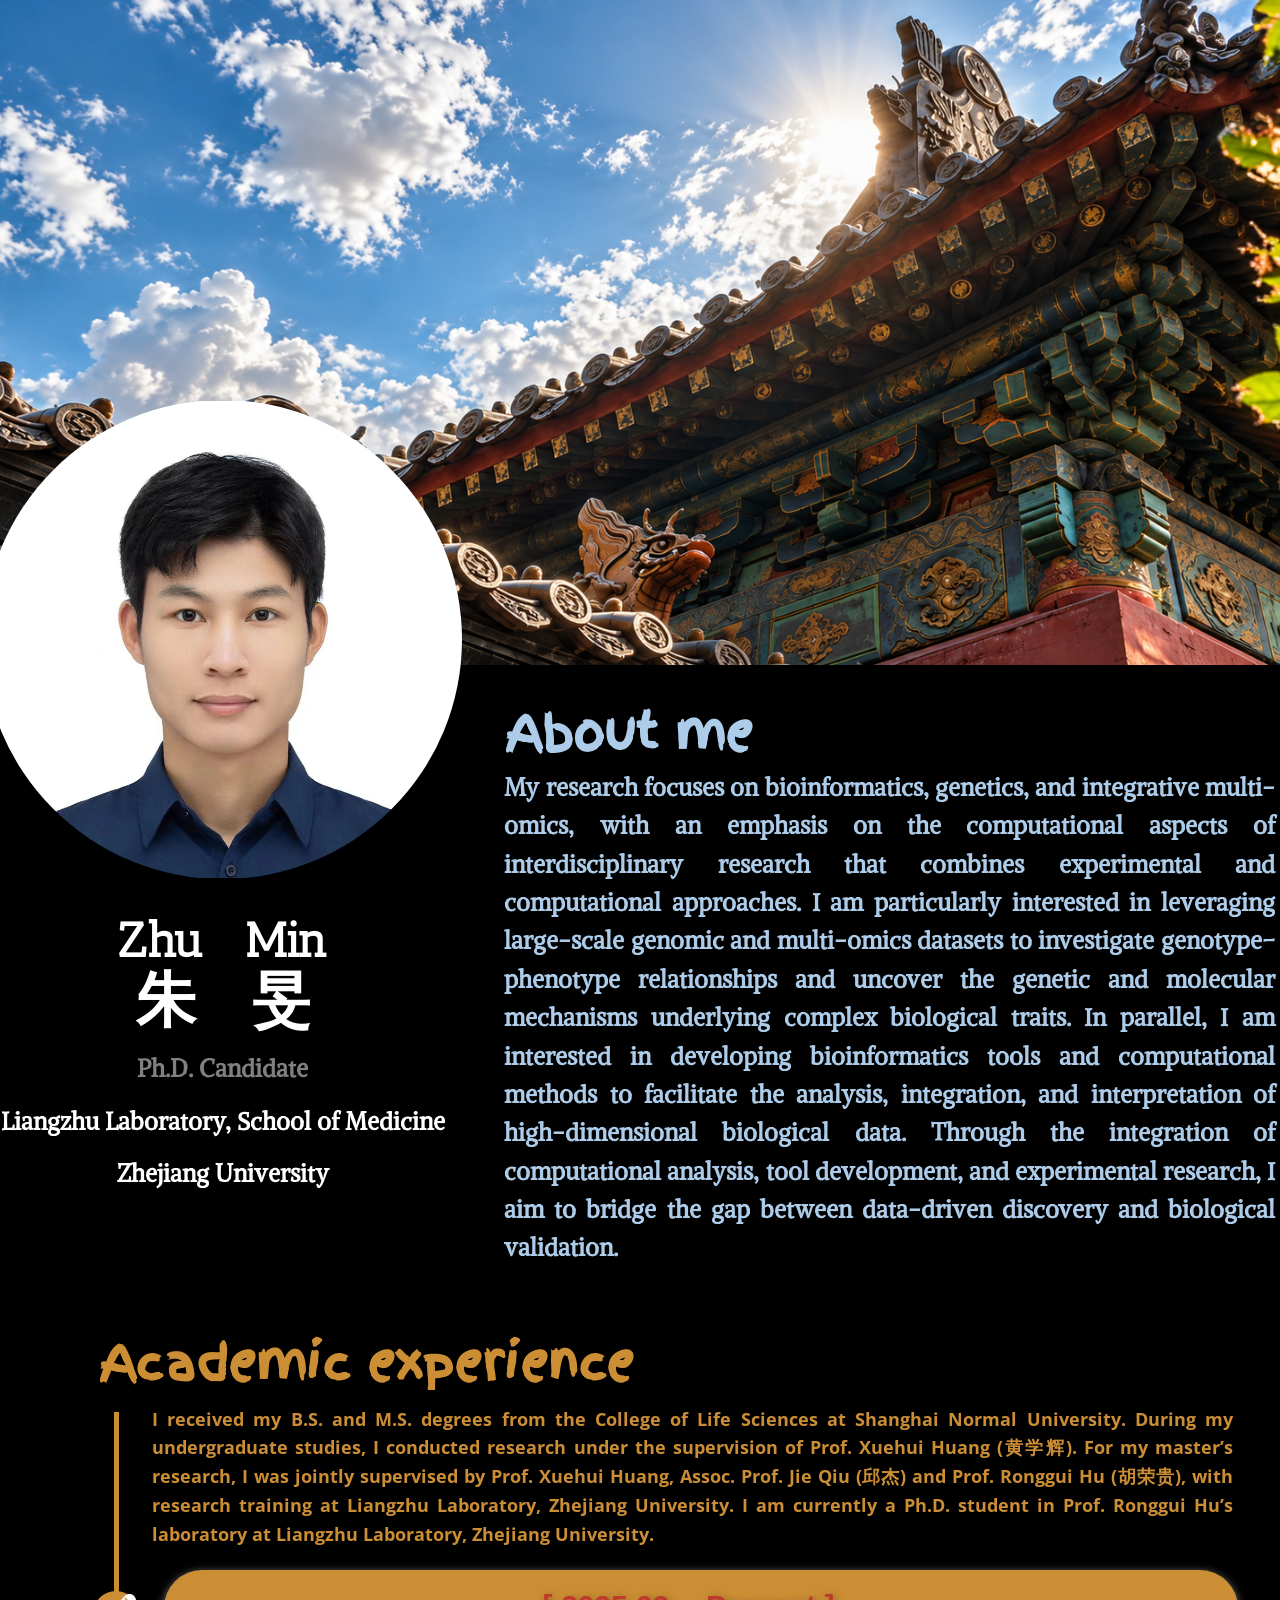
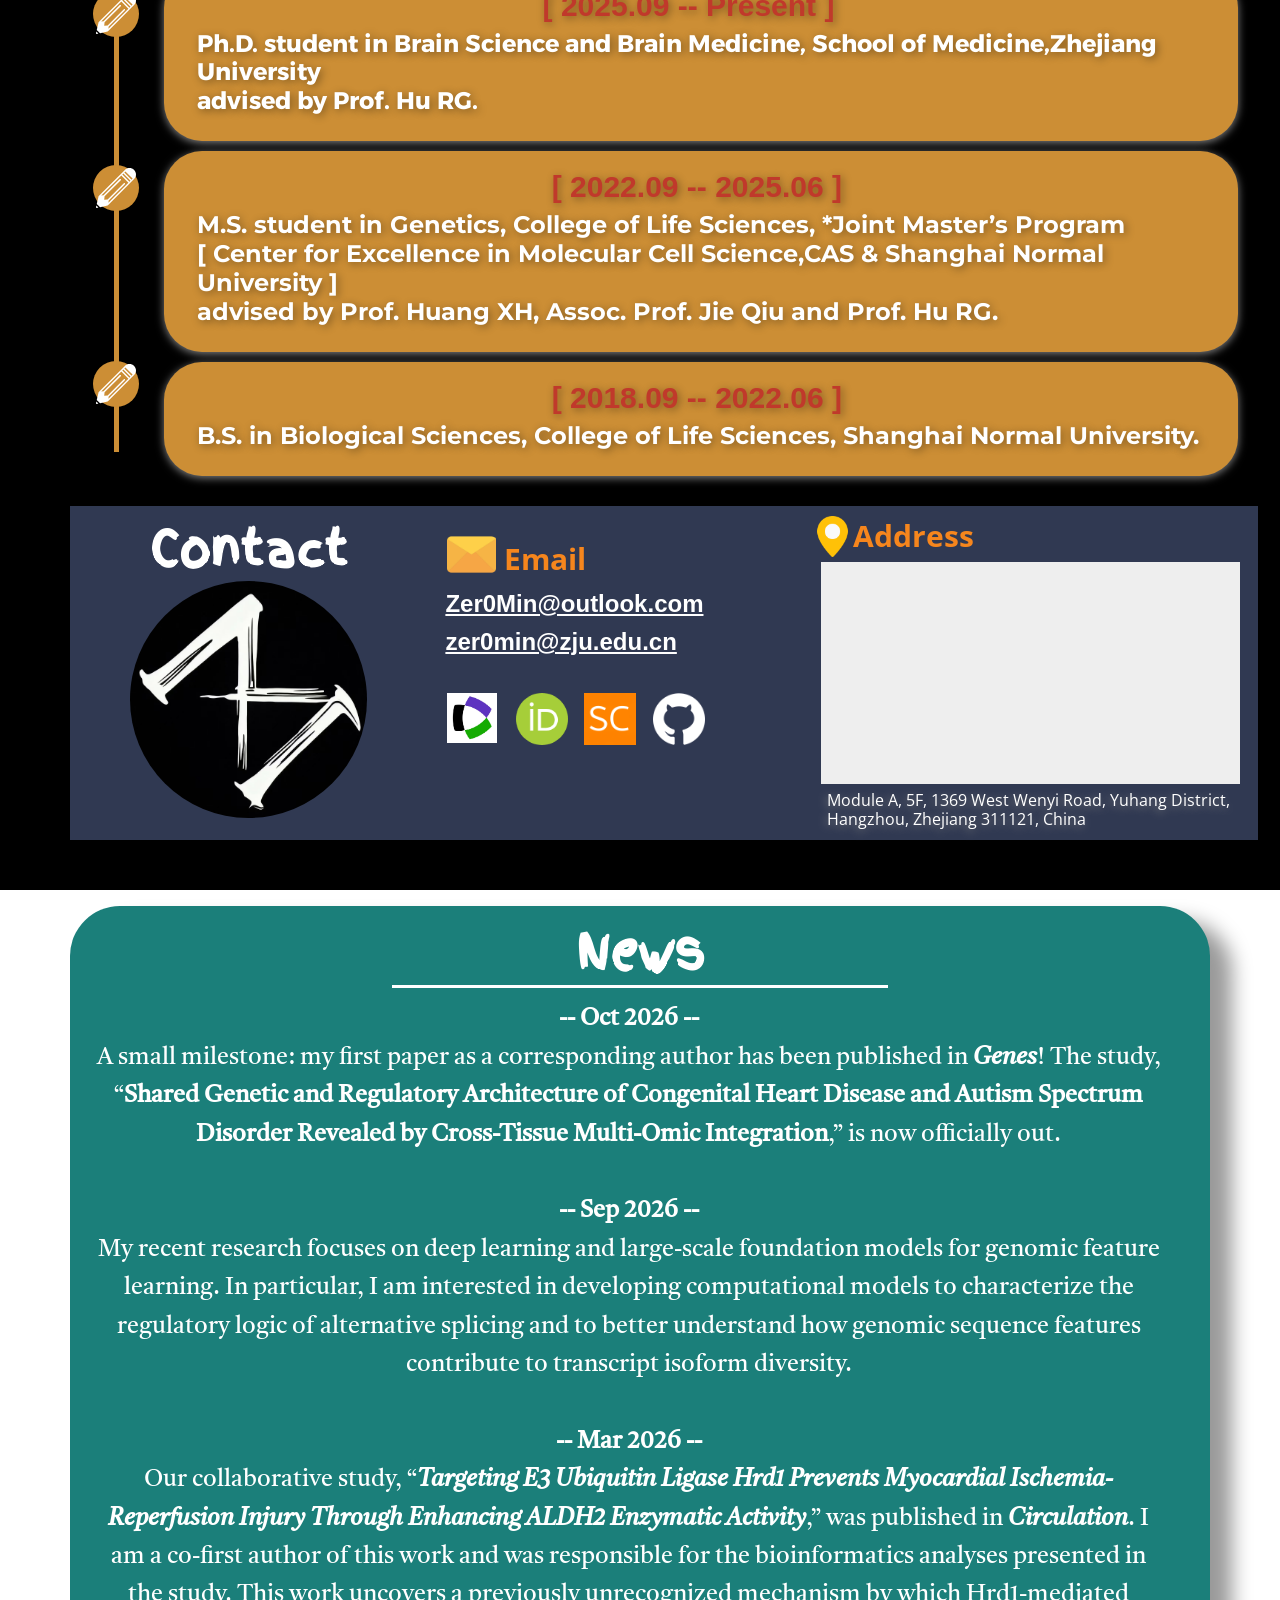
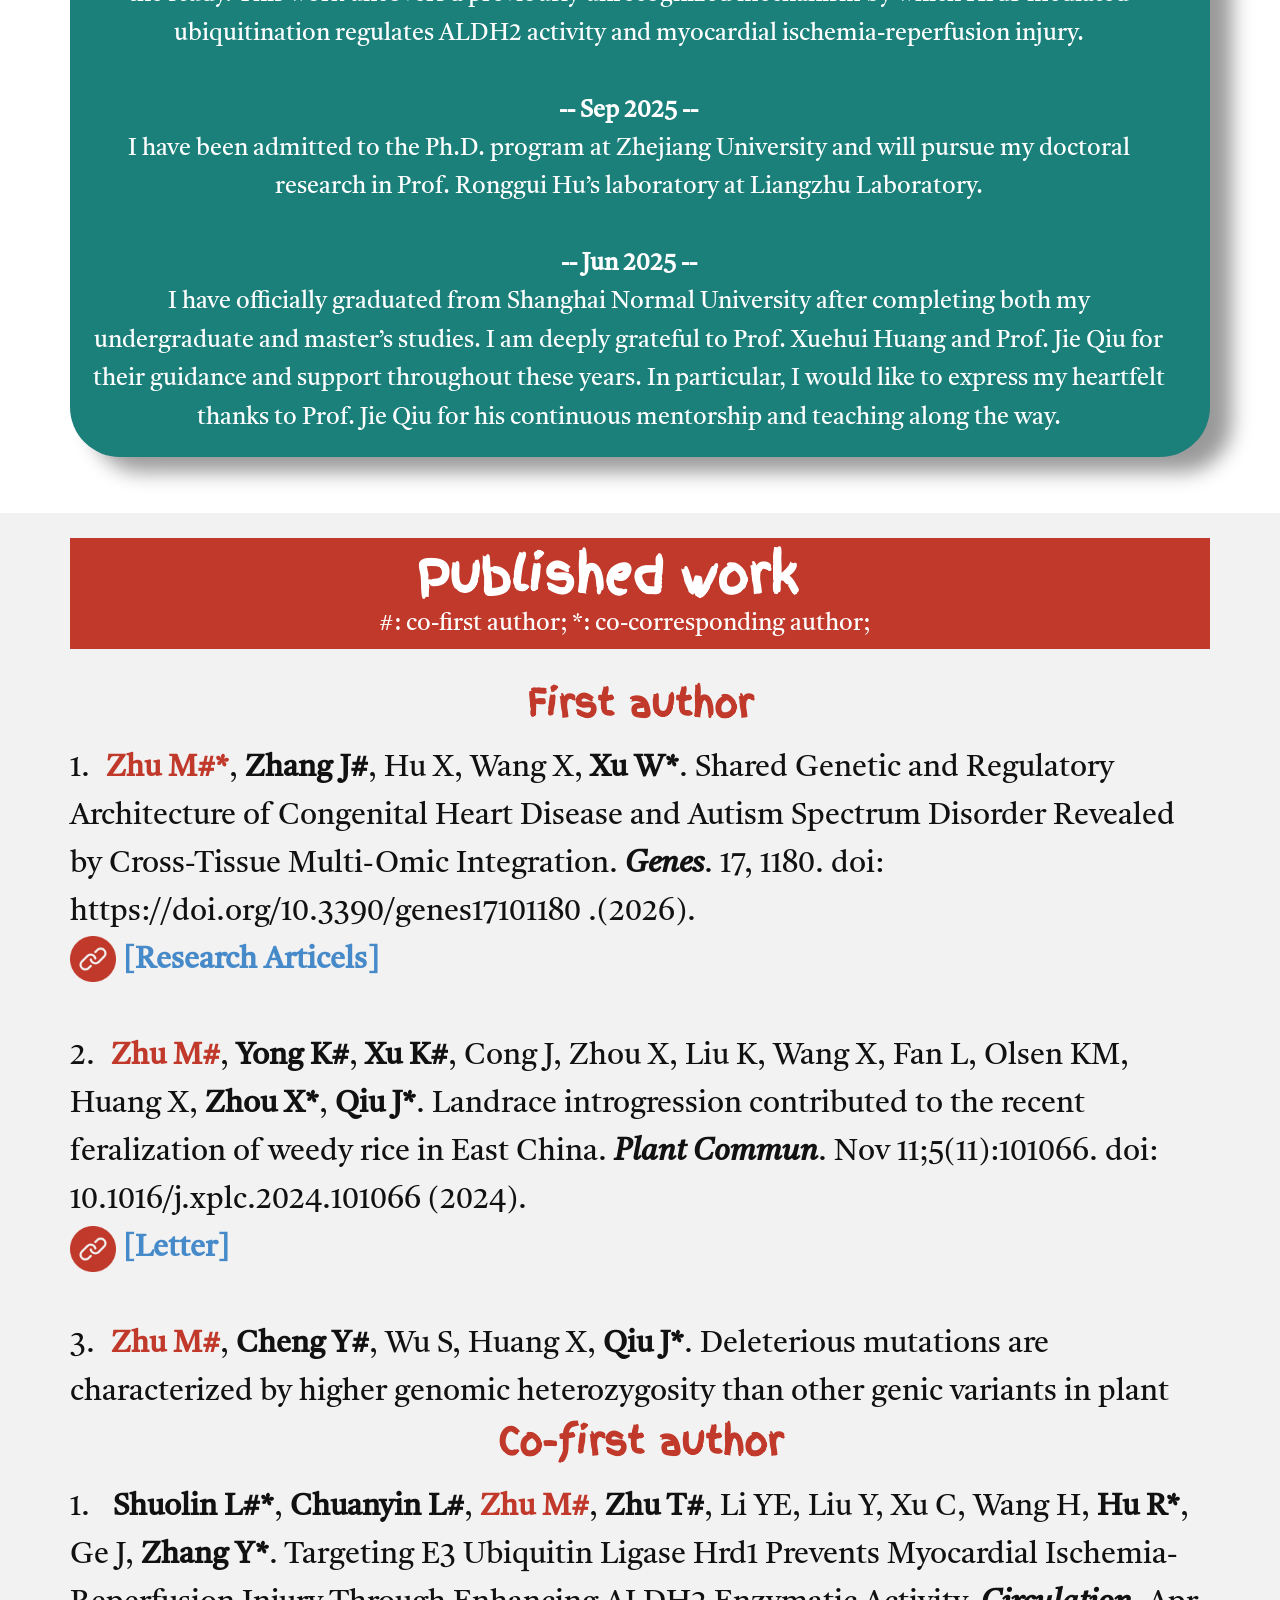
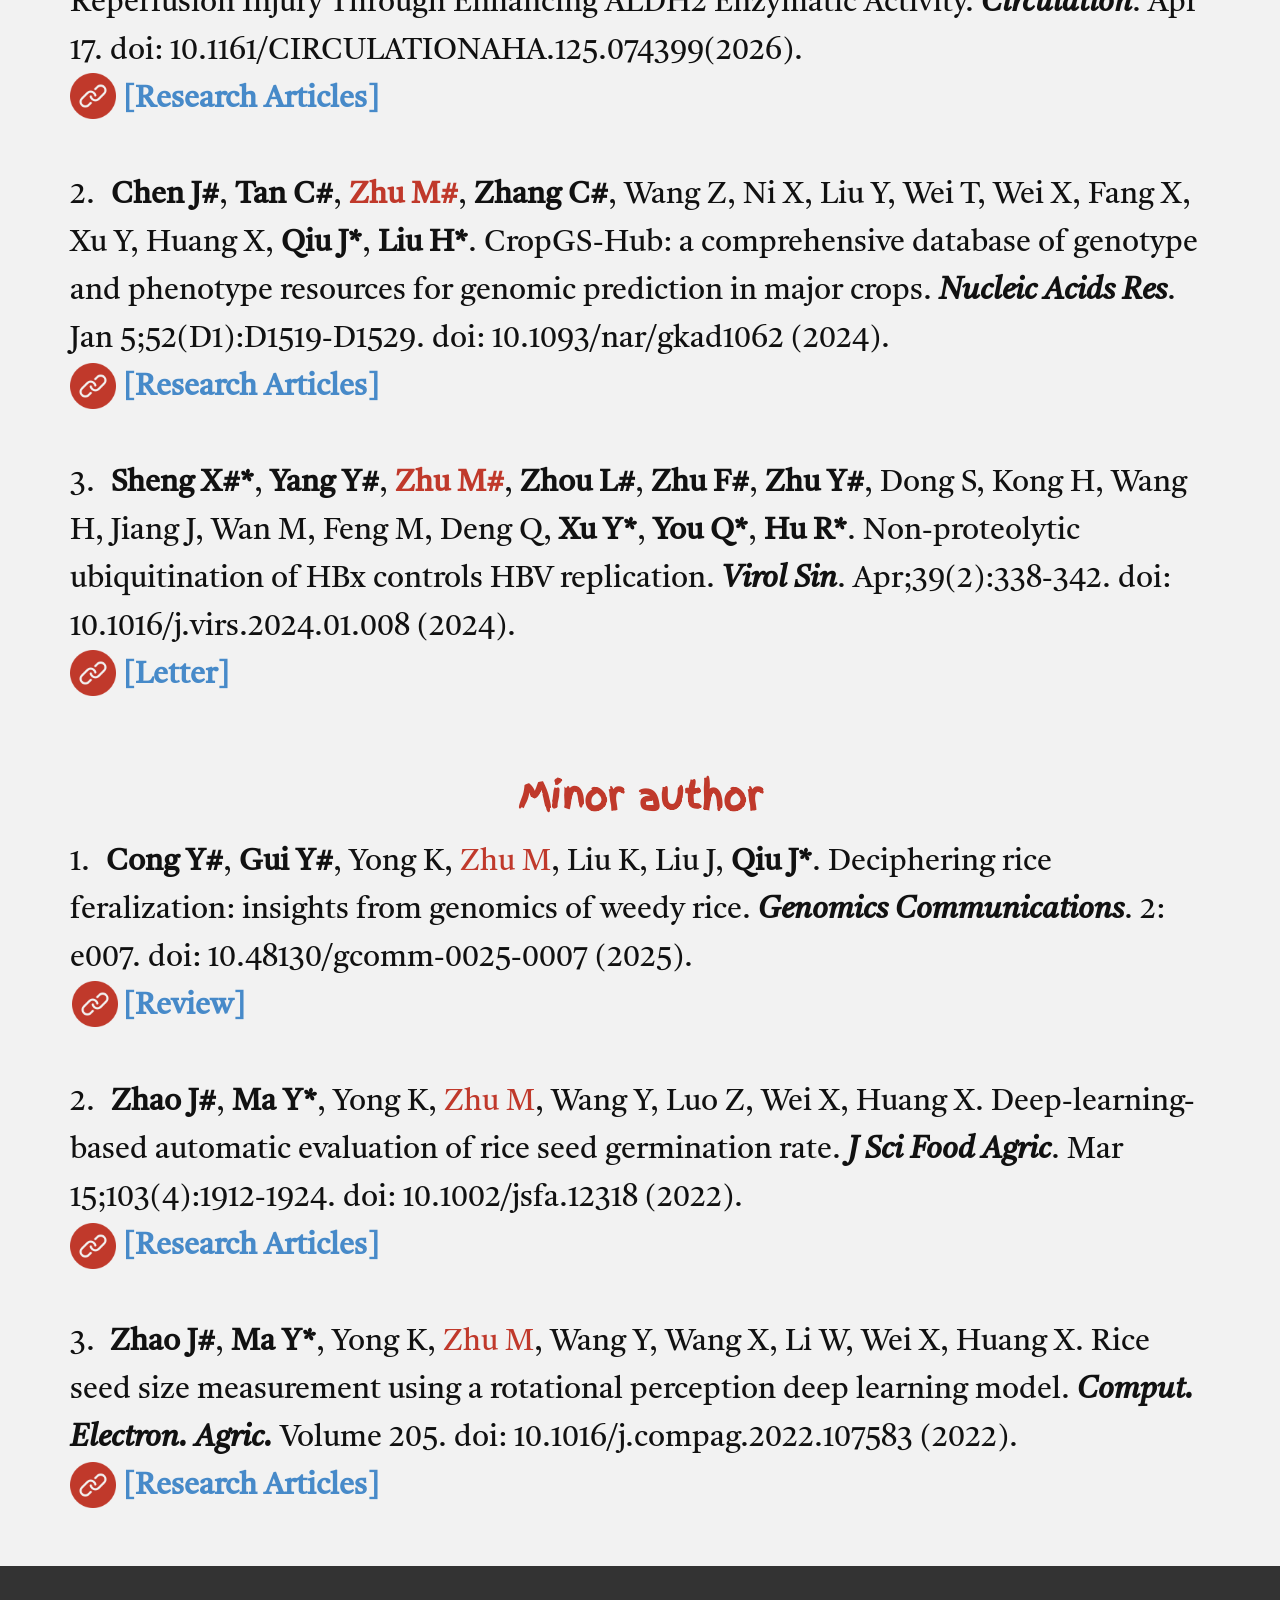
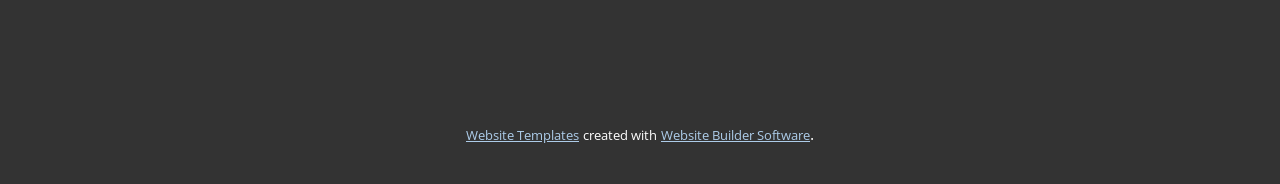
==== commit 935b77c4: "Add files via upload" ====
--- a/index.html
+++ b/index.html
@@ -12,7 +12,6 @@
     <meta name="generator" content="Nicepage 6.2.1, nicepage.com">
     <link id="u-theme-google-font" rel="stylesheet" href="https://fonts.googleapis.com/css?family=Roboto:100,100i,300,300i,400,400i,500,500i,700,700i,900,900i|Open+Sans:300,300i,400,400i,500,500i,600,600i,700,700i,800,800i">
     <link id="u-page-google-font" rel="stylesheet" href="https://fonts.googleapis.com/css?family=Montserrat:100,100i,200,200i,300,300i,400,400i,500,500i,600,600i,700,700i,800,800i,900,900i|Antic+Slab:400|Alike+Angular:400|Finger+Paint:400|Alexandria:100,200,300,400,500,600,700,800,900|Tiro+Gurmukhi:400,400i">
-    
     
     
     
@@ -230,12 +229,16 @@
       </div>
     </section>
     <section class="u-clearfix u-white u-section-3" id="sec-29fc">
-      <div class="u-clearfix u-sheet u-valign-middle-lg u-valign-middle-md u-valign-middle-sm u-valign-middle-xl u-sheet-1">
+      <div class="u-clearfix u-sheet u-sheet-1">
         <div class="u-align-center u-container-style u-expanded-width u-group u-palette-4-base u-radius u-shape-round u-group-1">
           <div class="u-container-layout u-container-layout-1">
             <h2 class="u-text u-text-default u-text-1"> News</h2>
             <div class="u-align-center u-border-3 u-border-white u-line u-line-horizontal u-line-1"></div>
-            <p class="u-custom-font u-text u-text-white u-text-2"> -- Sep 2026 --<br>
+            <p class="u-custom-font u-text u-text-white u-text-2"> -- Oct 2026 --<br>
+              <span style="font-weight: 400;">A small milestone: my first paper as a corresponding author has been published in <span style="font-weight: 700; font-style: italic;">Genes</span>! The study, “<span style="font-weight: 700;">Shared Genetic and Regulatory Architecture of Congenital Heart Disease and Autism Spectrum Disorder Revealed by Cross-Tissue Multi-Omic Integration</span>,” is now officially out.
+              </span>
+              <br>
+              <br> -- Sep 2026 --<br>
               <span style="font-weight: 400;">My recent research focuses on deep learning and large-scale foundation models for genomic feature learning. In particular, I am interested in developing computational models to characterize the regulatory logic of alternative splicing and to better understand how genomic sequence features contribute to transcript isoform diversity.</span>
               <br>
               <br>-- Mar 2026 --<br>
@@ -245,6 +248,8 @@
               <br> -- Sep 2025 --<br>
               <span style="font-weight: 400;"> I have been admitted to the Ph.D. program at Zhejiang University and will pursue my doctoral research in Prof. Ronggui Hu’s laboratory at Liangzhu Laboratory.</span>
               <br>
+              <br> -- Jun 2025 --<br>
+              <span style="font-weight: 400;">I have officially graduated from Shanghai Normal University after completing both my undergraduate and master’s studies. I am deeply grateful to Prof. Xuehui Huang and Prof. Jie Qiu for their guidance and support throughout these years. In particular, I would like to express my heartfelt thanks to Prof. Jie Qiu for his continuous mentorship and teaching along the way.</span>
               <br>
             </p>
           </div>
@@ -252,7 +257,7 @@
       </div>
     </section>
     <section class="u-clearfix u-grey-5 u-section-4" id="sec-e15a">
-      <div class="u-clearfix u-sheet u-sheet-1">
+      <div class="u-clearfix u-sheet u-valign-middle-lg u-sheet-1">
         <div class="u-expanded-width u-list u-list-1">
           <div class="u-repeater u-repeater-1">
             <div class="u-align-left u-container-style u-custom-color-1 u-list-item u-repeater-item u-shape-rectangle u-list-item-1">
@@ -264,13 +269,15 @@
           </div>
         </div>
         <h2 class="u-align-center u-custom-font u-text u-text-custom-color-1 u-text-3"> First author</h2>
-        <p class="u-custom-font u-text u-text-4"> 1.&nbsp;&nbsp;<span style="font-weight: 700;" class="u-text-custom-color-1">Zhu M#</span>, <span style="font-weight: 700;">Yong K#</span>, <span style="font-weight: 700;">Xu K#</span>, Cong J, Zhou X, Liu K, Wang X, Fan L, Olsen KM, Huang X, <span style="font-weight: 700;">Zhou X*</span>, <span style="font-weight: 700;">Qiu J*</span>. Landrace introgression contributed to the recent feralization of weedy rice in East China. <span style="font-style: italic; font-weight: 700;">Plant Commun</span>. Nov 11;5(11):101066. doi: 10.1016/j.xplc.2024.101066 (2024).&nbsp;<span class="u-text-palette-1-base" style="font-weight: 700;">
+        <p class="u-custom-font u-text u-text-4"> 1.&nbsp;&nbsp;<span class="u-text-custom-color-1" style="font-weight: 700;">Zhu M#*</span>, <span style="font-weight: 700;">Zhang&nbsp;J#</span>, Hu X, Wang X, <span style="font-weight: 700;">Xu W*</span>. Shared Genetic and Regulatory Architecture of Congenital Heart Disease and Autism Spectrum Disorder Revealed by Cross-Tissue Multi-Omic Integration. <span style="font-style: italic; font-weight: 700;">Genes</span>. 17, 1180. doi: https://doi.org/10.3390/genes17101180 .(2026).&nbsp;<br>&nbsp; &nbsp; &nbsp; &nbsp;<span style="font-weight: 700;" class="u-text-palette-1-base">[Research Articels]&nbsp;</span>
+          <br>
+          <br>2.&nbsp;&nbsp;<span style="font-weight: 700;" class="u-text-custom-color-1">Zhu M#</span>, <span style="font-weight: 700;">Yong K#</span>, <span style="font-weight: 700;">Xu K#</span>, Cong J, Zhou X, Liu K, Wang X, Fan L, Olsen KM, Huang X, <span style="font-weight: 700;">Zhou X*</span>, <span style="font-weight: 700;">Qiu J*</span>. Landrace introgression contributed to the recent feralization of weedy rice in East China. <span style="font-style: italic; font-weight: 700;">Plant Commun</span>. Nov 11;5(11):101066. doi: 10.1016/j.xplc.2024.101066 (2024).&nbsp;<span class="u-text-palette-1-base" style="font-weight: 700;">
             <br>&nbsp; &nbsp; &nbsp; &nbsp;[Letter]
           </span>&nbsp;<br>
-          <br>2.&nbsp;&nbsp;<span style="font-weight: 700;" class="u-text-custom-color-1">Zhu M#</span>, <span style="font-weight: 700;">Cheng Y#</span>, Wu S, Huang X, <span style="font-weight: 700;">Qiu J*</span>. Deleterious mutations are characterized by higher genomic heterozygosity than other genic variants in plant genomes. <span style="font-weight: 700; font-style: italic;">Genomics</span>. Mar;114(2):110290. doi: 10.1016/j.ygeno.2022.110290 (2022).&nbsp;<span class="u-text-palette-1-base" style="font-weight: 700;">
+          <br>3.&nbsp;&nbsp;<span style="font-weight: 700;" class="u-text-custom-color-1">Zhu M#</span>, <span style="font-weight: 700;">Cheng Y#</span>, Wu S, Huang X, <span style="font-weight: 700;">Qiu J*</span>. Deleterious mutations are characterized by higher genomic heterozygosity than other genic variants in plant genomes. <span style="font-weight: 700; font-style: italic;">Genomics</span>. Mar;114(2):110290. doi: 10.1016/j.ygeno.2022.110290 (2022).&nbsp;<span class="u-text-palette-1-base" style="font-weight: 700;">
             <br>&nbsp; &nbsp; &nbsp; &nbsp;[Research Articles]
           </span>
-        </p><span class="u-file-icon u-icon u-text-custom-color-1 u-icon-1" data-href="https://www.sciencedirect.com/science/article/pii/S2590346224004206" data-target="_blank"><img src="images/image9-6e0d26a6.png" alt=""></span><span class="u-file-icon u-icon u-text-custom-color-1 u-icon-2" data-href="https://www.sciencedirect.com/science/article/pii/S0888754322000350" data-target="_blank"><img src="images/image9-6e0d26a6.png" alt=""></span>
+        </p><span class="u-file-icon u-icon u-text-custom-color-1 u-icon-1" data-href="https://www.sciencedirect.com/science/article/pii/S2590346224004206" data-target="_blank"><img src="images/image9-6e0d26a6.png" alt=""></span><span class="u-file-icon u-icon u-text-custom-color-1 u-icon-2" data-href="https://www.sciencedirect.com/science/article/pii/S0888754322000350" data-target="_blank"><img src="images/image9-6e0d26a6.png" alt=""></span><span class="u-file-icon u-icon u-text-custom-color-1 u-icon-3" data-href="https://www.mdpi.com/2073-4425/17/10/1180" data-target="_blank"><img src="images/image9-6e0d26a6.png" alt=""></span>
       </div>
     </section>
     <section class="u-clearfix u-grey-5 u-section-5" id="sec-0cd6">
@@ -292,7 +299,7 @@
       </div>
     </section>
     <section class="u-clearfix u-grey-5 u-section-6" id="sec-a289">
-      <div class="u-clearfix u-sheet u-valign-middle-xs u-sheet-1">
+      <div class="u-clearfix u-sheet u-sheet-1">
         <h2 class="u-align-center u-custom-font u-text u-text-custom-color-1 u-text-1"> Minor author</h2>
         <p class="u-custom-font u-text u-text-2"> 1.&nbsp;&nbsp;<span style="font-weight: 700;">Cong Y#</span>, <span style="font-weight: 700;">Gui Y#</span>, Yong K, <span class="u-text-custom-color-1">Zhu M</span>, Liu K, Liu J, <span style="font-weight: 700;">Qiu J*</span>. Deciphering rice feralization: insights from genomics of weedy rice. <span style="font-weight: 700; font-style: italic;">Genomics Communications</span>. 2: e007. doi: 10.48130/gcomm-0025-0007 (2025).&nbsp;<span class="u-text-palette-1-base">
             <span style="font-weight: 700;">
@@ -310,18 +317,6 @@
           </span>
           <br>
         </p><span class="u-file-icon u-icon u-text-custom-color-1 u-icon-1" data-href="https://www.maxapress.com/article/doi/10.48130/gcomm-0025-0007" data-target="_blank"><img src="images/image9-6e0d26a6.png" alt=""></span><span class="u-file-icon u-icon u-text-custom-color-1 u-icon-2" data-href="https://scijournals.onlinelibrary.wiley.com/doi/abs/10.1002/jsfa.12318" data-target="_blank"><img src="images/image9-6e0d26a6.png" alt=""></span><span class="u-file-icon u-icon u-text-custom-color-1 u-icon-3" data-href="https://www.sciencedirect.com/science/article/abs/pii/S0168169922008912" data-target="_blank"><img src="images/image9-6e0d26a6.png" alt=""></span>
-      </div>
-    </section>
-    <section class="u-clearfix u-grey-5 u-section-7" id="sec-0922">
-      <div class="u-clearfix u-sheet u-sheet-1">
-        <h2 class="u-align-center u-custom-font u-text u-text-custom-color-1 u-text-1"> Corresponding author</h2>
-        <p class="u-custom-font u-text u-text-2">1.&nbsp;&nbsp;<span style="font-weight: 700;" class="u-text-custom-color-1"></span>
-          <span style="font-weight: 700;">Wang X#</span>, <span style="font-weight: 700;">Hu S#</span>,<span style="font-weight: 700;"> Bao C#</span>, Zhang J, Tao M, <span style="font-weight: 700;">Xu W*</span>,<span style="font-weight: 700;">
-            <span class="u-text-custom-color-1">Zhu M*</span>
-          </span>. Multi-omics integration identifies the common genetic basis for congenital heart disease and autism spectrum disorder. 01 December PREPRINT (Version 1) available at <span style="font-weight: 700; font-style: italic;">Research Square</span>. doi:https://doi.org/10.21203/rs.3.rs-8108414/v1 (2025).&nbsp;<span class="u-text-palette-1-base" style="font-weight: 700;">
-            <br>&nbsp; &nbsp; &nbsp; &nbsp;[Pre-print]
-          </span>
-        </p><span class="u-file-icon u-icon u-text-custom-color-1 u-icon-1" data-href="https://www.researchsquare.com/article/rs-8108414/v1" data-target="_blank"><img src="images/image9-6e0d26a6.png" alt=""></span>
       </div>
     </section>
     
--- a/Home.css
+++ b/Home.css
@@ -1166,7 +1166,7 @@
 }
 
 .u-section-3 .u-sheet-1 {
-  min-height: 791px;
+  min-height: 1212px;
 }
 
 .u-section-3 .u-group-1 {
@@ -1176,7 +1176,7 @@
   box-shadow: 22px 15px 20px 0 rgba(0,0,0,0.4);
   --radius: 50px;
   margin-top: 16px;
-  margin-bottom: 16px;
+  margin-bottom: 56px;
 }
 
 .u-section-3 .u-container-layout-1 {
@@ -1285,11 +1285,11 @@
 }
 
 .u-section-4 .u-sheet-1 {
-  min-height: 750px;
+  min-height: 100vh;
 }
 
 .u-section-4 .u-list-1 {
-  margin-top: 19px;
+  margin-top: 25px;
   margin-bottom: 0;
 }
 
@@ -1330,7 +1330,7 @@
   font-size: 1.875rem;
   font-family: "Tiro Gurmukhi";
   font-weight: normal;
-  margin: 20px 0 0;
+  margin: 19px 0 0;
 }
 
 .u-section-4 .u-icon-1 {
@@ -1347,9 +1347,16 @@
   padding: 0;
 }
 
+.u-section-4 .u-icon-3 {
+  width: 46px;
+  height: 46px;
+  margin: -576px auto 60px 0;
+  padding: 0;
+}
+
 @media (max-width: 1199px) {
   .u-section-4 .u-sheet-1 {
-    min-height: 820px;
+    min-height: 1118px;
   }
 
   .u-section-4 .u-text-1 {
@@ -1363,18 +1370,22 @@
   }
 
   .u-section-4 .u-icon-1 {
-    margin-top: -335px;
+    margin-top: -339px;
   }
 
   .u-section-4 .u-icon-2 {
-    margin-top: 243px;
-    margin-bottom: 19px;
+    margin-top: 247px;
+  }
+
+  .u-section-4 .u-icon-3 {
+    margin-top: -672px;
+    margin-bottom: 651px;
   }
 }
 
 @media (max-width: 991px) {
   .u-section-4 .u-sheet-1 {
-    min-height: 916px;
+    min-height: 1311px;
   }
 
   .u-section-4 .u-text-1 {
@@ -1387,17 +1398,22 @@
   }
 
   .u-section-4 .u-icon-1 {
-    margin-top: -382px;
+    margin-top: -390px;
   }
 
   .u-section-4 .u-icon-2 {
     margin-top: 290px;
   }
+
+  .u-section-4 .u-icon-3 {
+    margin-top: -768px;
+    margin-bottom: 60px;
+  }
 }
 
 @media (max-width: 767px) {
   .u-section-4 .u-sheet-1 {
-    min-height: 1108px;
+    min-height: 1610px;
   }
 
   .u-section-4 .u-text-1 {
@@ -1406,17 +1422,21 @@
   }
 
   .u-section-4 .u-icon-1 {
-    margin-top: -479px;
+    margin-top: -481px;
   }
 
   .u-section-4 .u-icon-2 {
-    margin-top: 387px;
+    margin-top: 381px;
+  }
+
+  .u-section-4 .u-icon-3 {
+    margin-top: -952px;
   }
 }
 
 @media (max-width: 575px) {
   .u-section-4 .u-sheet-1 {
-    min-height: 681px;
+    min-height: 859px;
   }
 
   .u-section-4 .u-repeater-1 {
@@ -1440,19 +1460,30 @@
 
   .u-section-4 .u-text-4 {
     font-size: 1rem;
+    margin-top: 20px;
   }
 
   .u-section-4 .u-icon-1 {
     width: 30px;
     height: 27px;
-    margin-top: -228px;
-    margin-left: 90px;
+    margin-top: -229px;
+    margin-left: 89px;
   }
 
   .u-section-4 .u-icon-2 {
     width: 30px;
     height: 30px;
-    margin: 171px 140px 60px auto;
+    margin-top: 172px;
+    margin-right: 140px;
+    margin-left: auto;
+  }
+
+  .u-section-4 .u-icon-3 {
+    width: 30px;
+    height: 30px;
+    margin-top: -454px;
+    margin-right: 143px;
+    margin-left: auto;
   }
 } .u-section-5 {
   background-image: none;
@@ -1499,7 +1530,11 @@
 
 @media (max-width: 1199px) {
   .u-section-5 .u-sheet-1 {
-    min-height: 1085px;
+    min-height: 1067px;
+  }
+
+  .u-section-5 .u-text-1 {
+    margin-top: 20px;
   }
 
   .u-section-5 .u-icon-1 {
@@ -1698,12 +1733,13 @@
 
 @media (max-width: 575px) {
   .u-section-6 .u-sheet-1 {
-    min-height: 611px;
+    min-height: 635px;
   }
 
   .u-section-6 .u-text-1 {
     font-size: 1.5rem;
-    width: 340px;
+    width: auto;
+    margin-top: 44px;
     margin-left: 0;
     margin-right: 0;
   }
@@ -1732,53 +1768,4 @@
     height: 30px;
     margin: 169px 140px 20px auto;
   }
-} .u-section-7 {
-  background-image: none;
-}
-
-.u-section-7 .u-sheet-1 {
-  min-height: 350px;
-}
-
-.u-section-7 .u-text-1 {
-  font-family: "Finger Paint";
-  font-size: 2.25rem;
-  width: 495px;
-  margin: 2px auto 0;
-}
-
-.u-section-7 .u-text-2 {
-  font-size: 1.875rem;
-  font-family: "Tiro Gurmukhi";
-  margin: 19px 0 0;
-}
-
-.u-section-7 .u-icon-1 {
-  width: 46px;
-  height: 46px;
-  margin: -46px auto 50px 0;
-  padding: 0;
-}
-
-@media (max-width: 575px) {
-  .u-section-7 .u-text-1 {
-    font-size: 1.5rem;
-    width: auto;
-    margin-top: 29px;
-    margin-left: 0;
-    margin-right: 0;
-  }
-
-  .u-section-7 .u-text-2 {
-    font-size: 1rem;
-    margin-top: 9px;
-  }
-
-  .u-section-7 .u-icon-1 {
-    width: 30px;
-    height: 30px;
-    margin-top: -30px;
-    margin-bottom: 60px;
-    margin-left: 109px;
-  }
 }
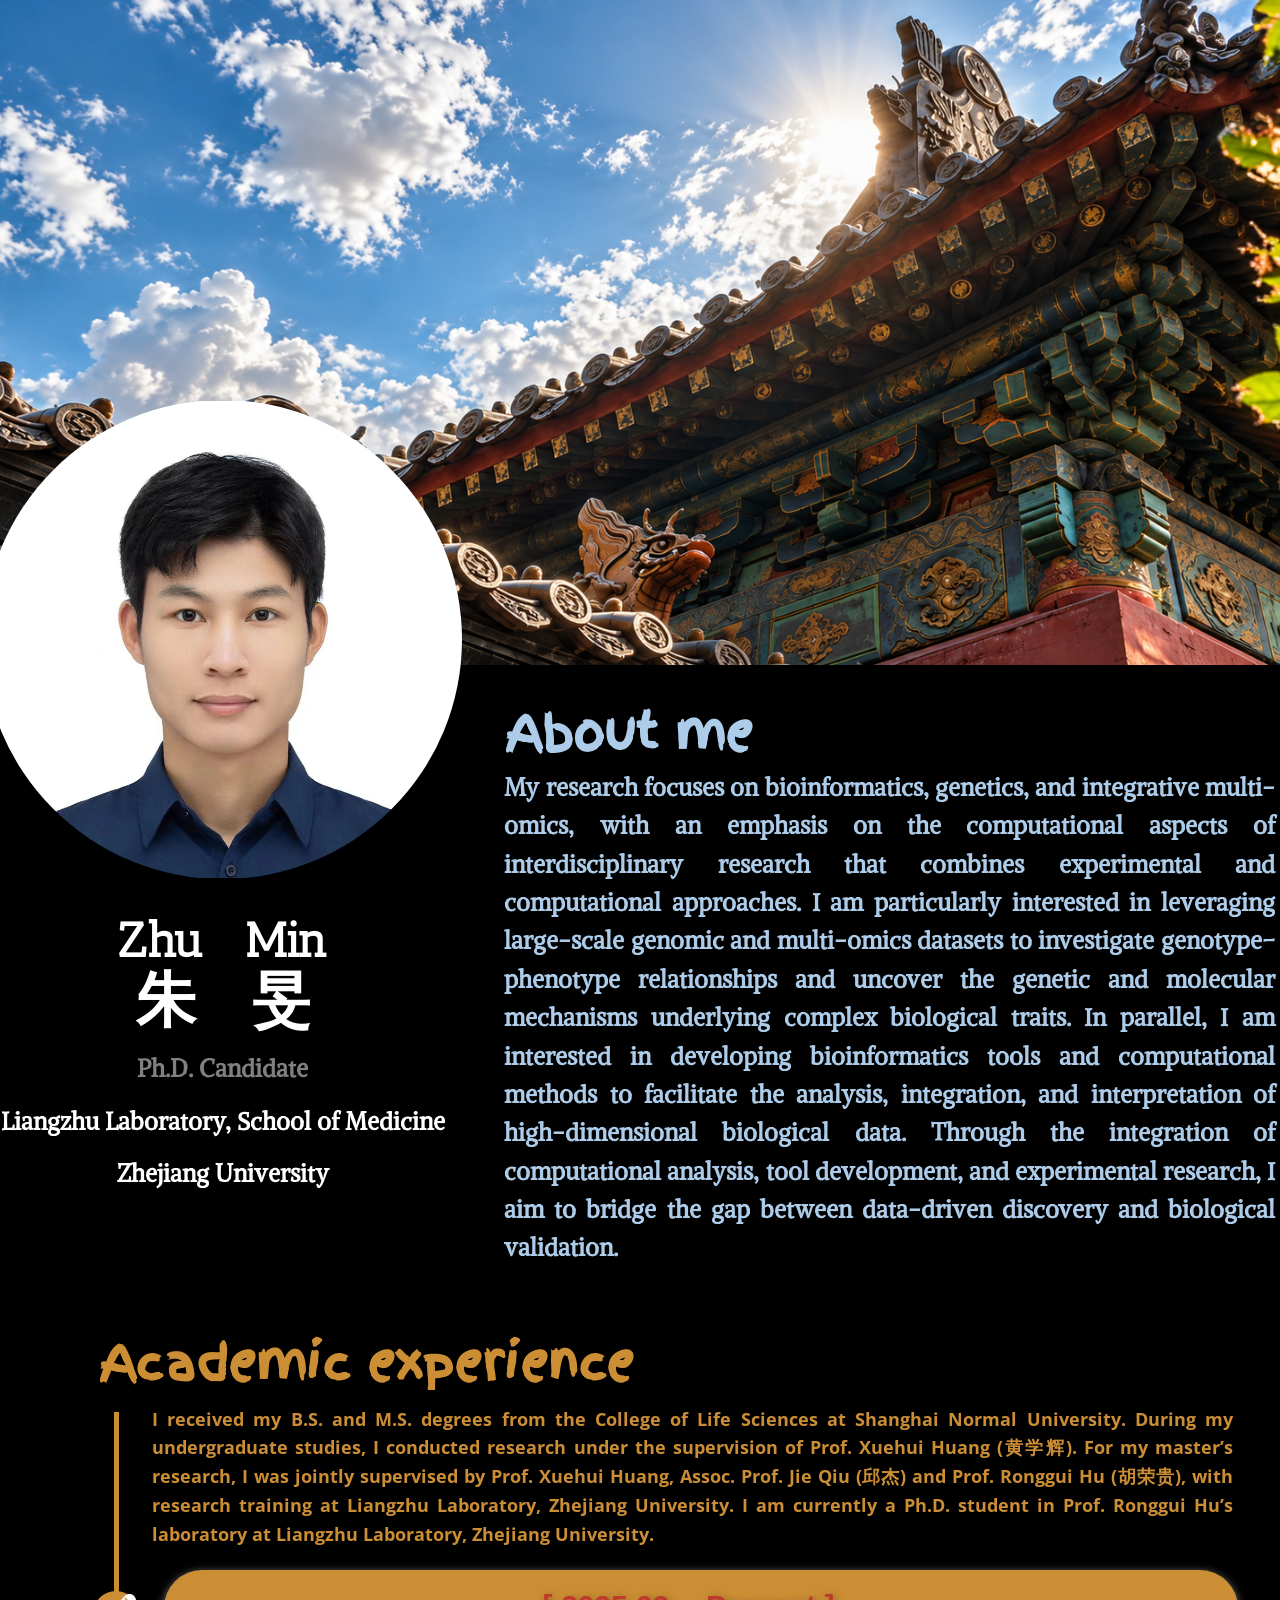
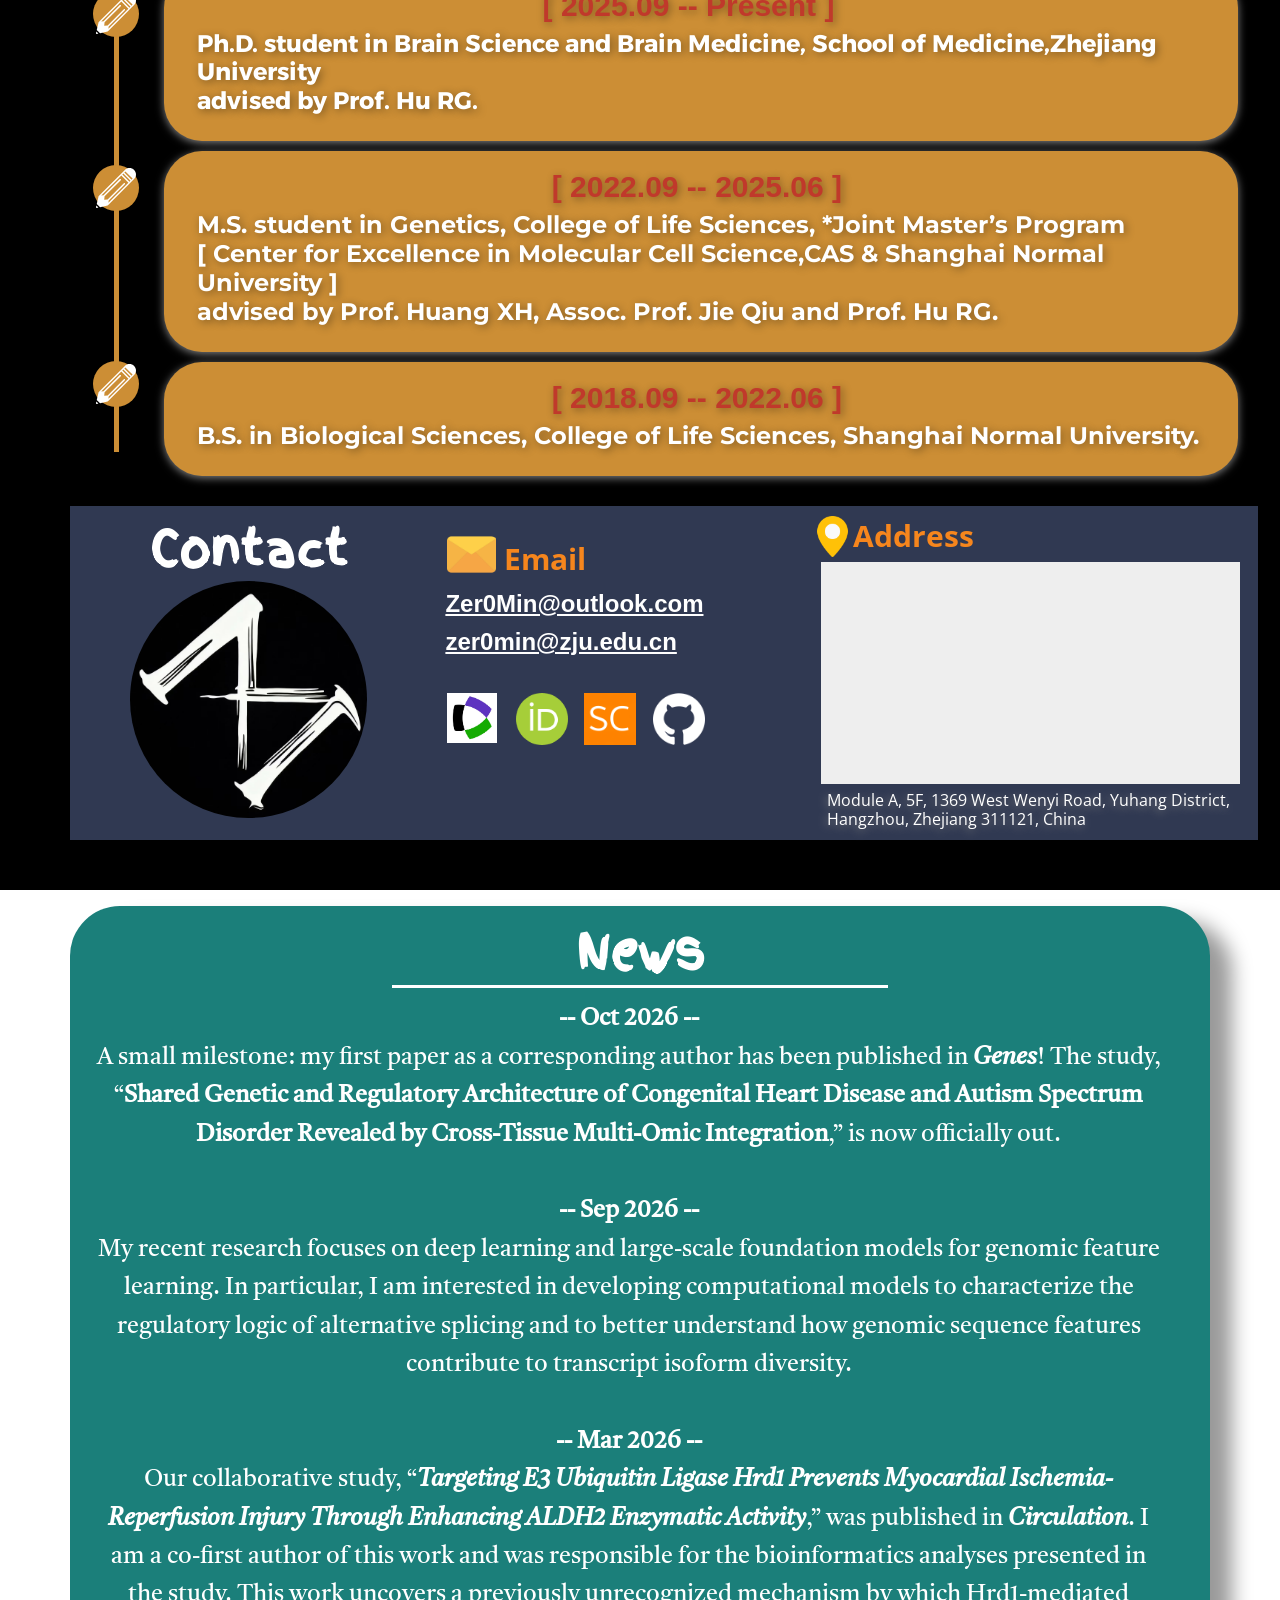
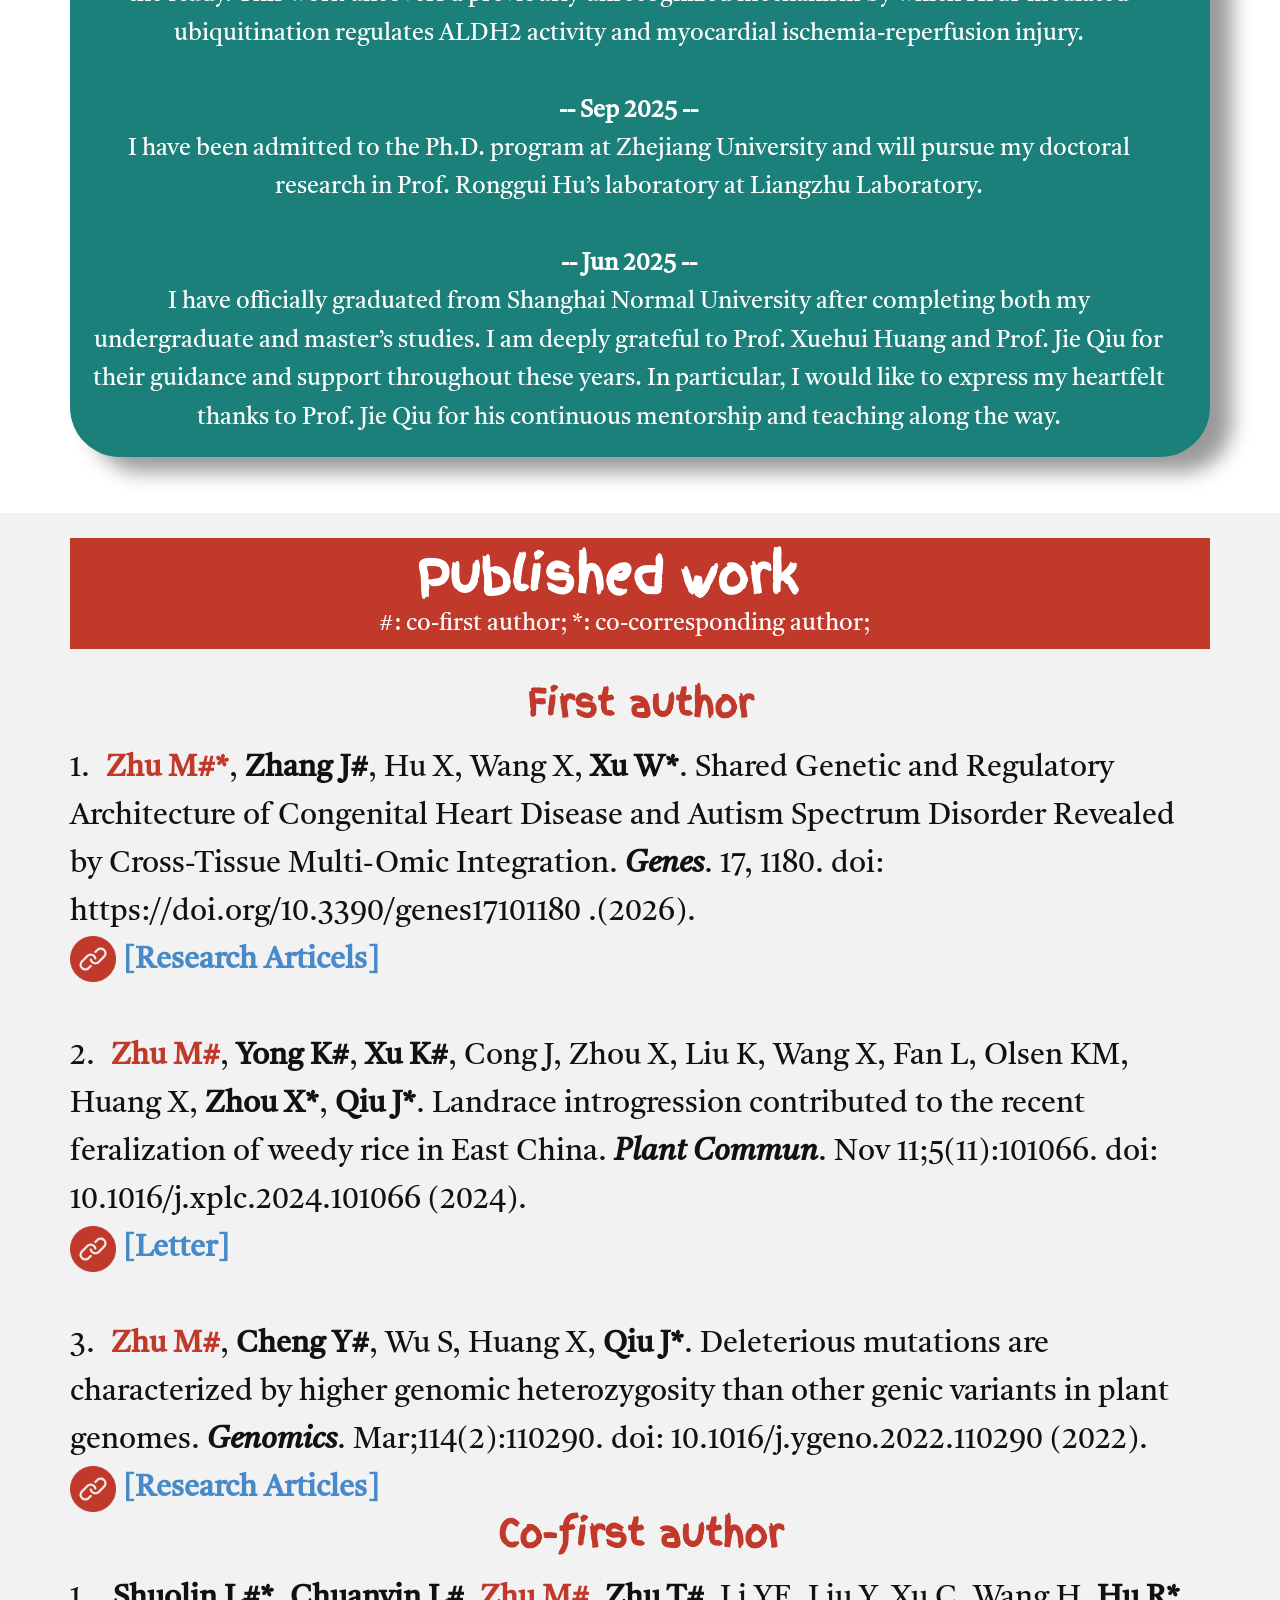
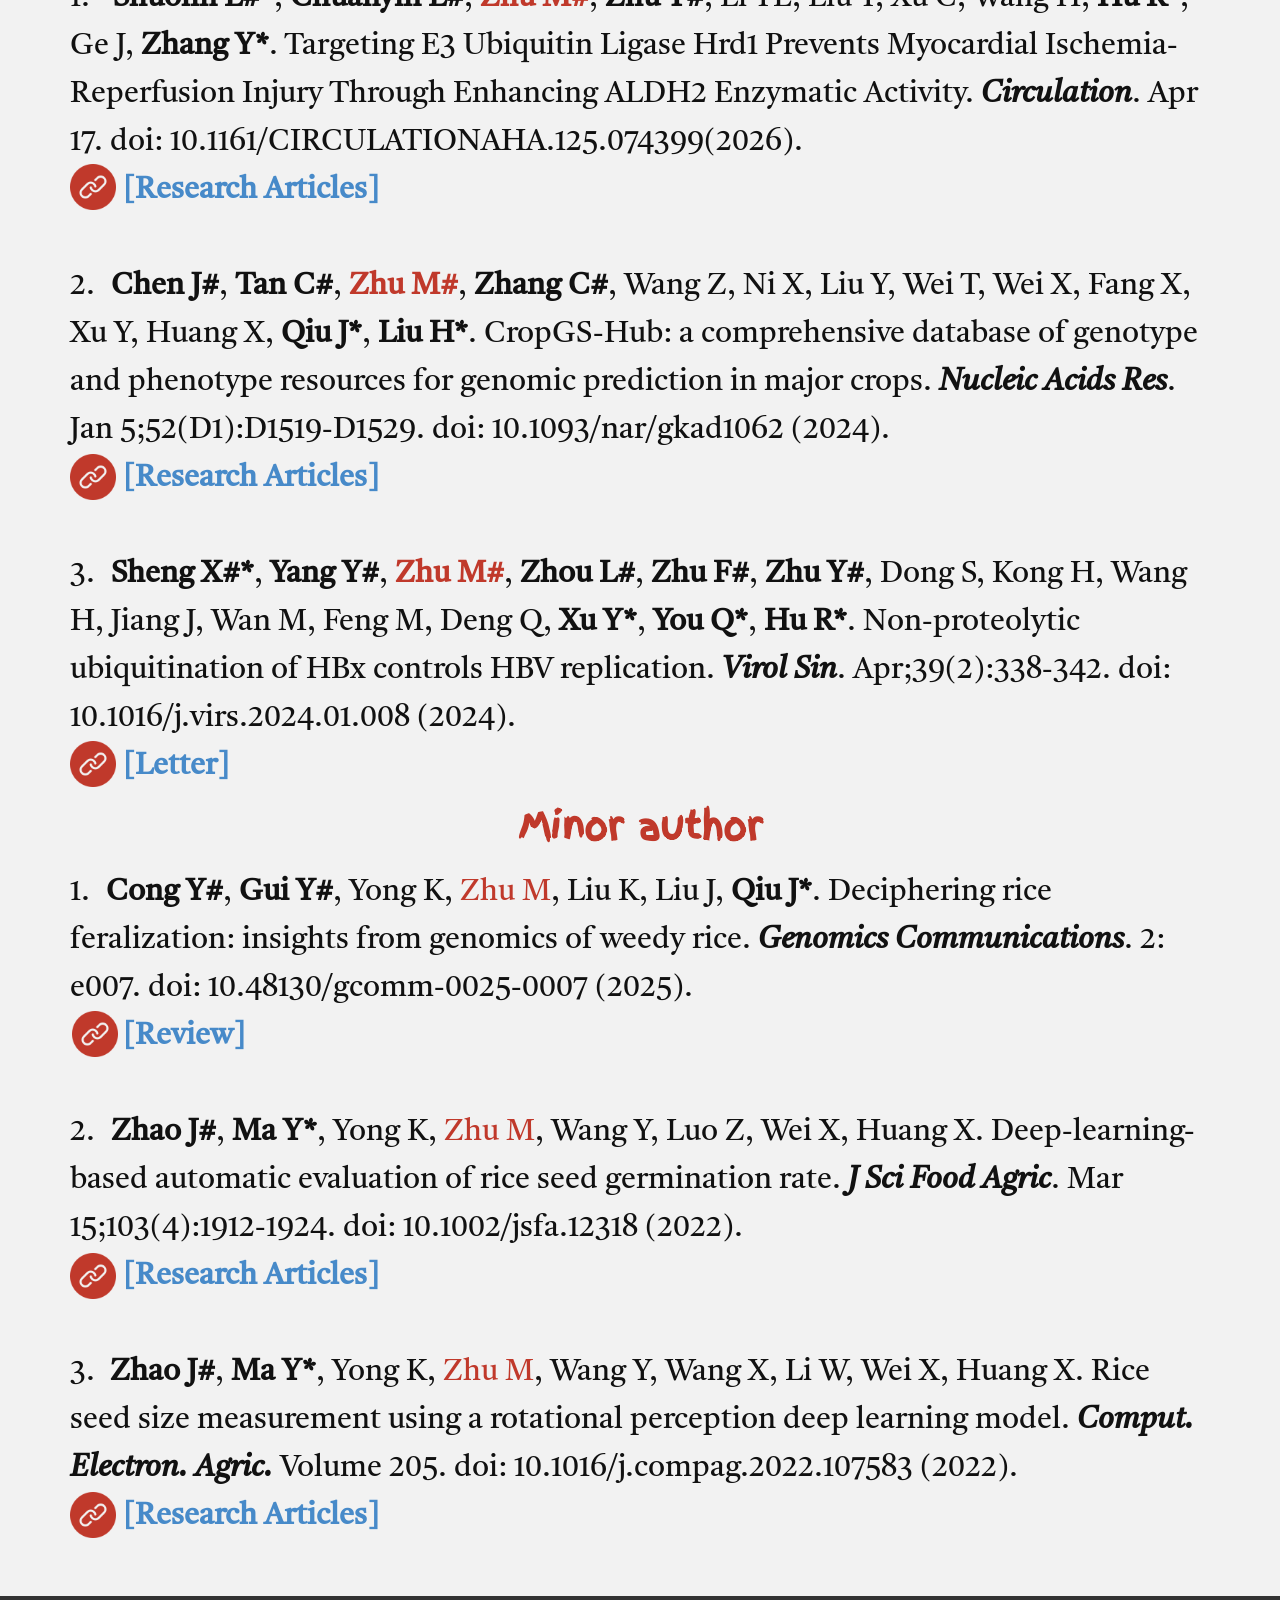
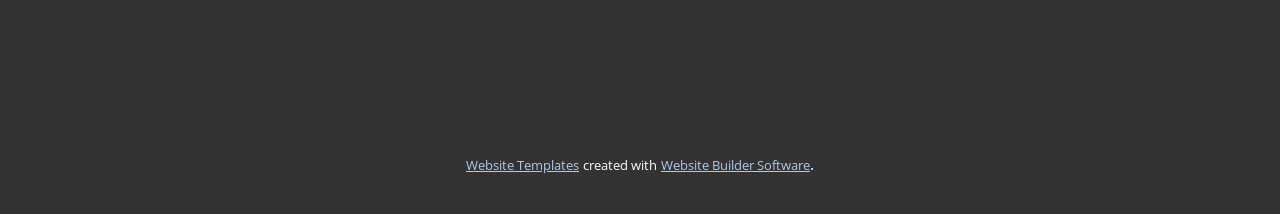
==== commit 7f1bc3b0: "Add files via upload" ====
--- a/index.html
+++ b/index.html
@@ -281,7 +281,7 @@
       </div>
     </section>
     <section class="u-clearfix u-grey-5 u-section-5" id="sec-0cd6">
-      <div class="u-clearfix u-sheet u-valign-middle-xs u-sheet-1">
+      <div class="u-clearfix u-sheet u-valign-middle u-sheet-1">
         <h2 class="u-align-center u-custom-font u-text u-text-custom-color-1 u-text-1"> Co-first author</h2>
         <p class="u-custom-font u-text u-text-2">1.&nbsp;&nbsp;<span style="font-weight: 700;"> Shuolin L#*</span>, <span style="font-weight: 700;">Chuanyin L#</span>, <span style="font-weight: 700;" class="u-text-custom-color-1">Zhu M#</span>, <span style="font-weight: 700;">Zhu T#</span>, Li YE, Liu Y, Xu C, Wang H, <span style="font-weight: 700;">Hu R*</span>, Ge J, <span style="font-weight: 700;">Zhang Y*</span>. Targeting E3 Ubiquitin Ligase Hrd1 Prevents Myocardial Ischemia-Reperfusion Injury Through Enhancing ALDH2 Enzymatic Activity. <span style="font-style: italic; font-weight: 700;">Circulation</span>. Apr 17. doi: 10.1161/CIRCULATIONAHA.125.074399(2026).<span class="u-text-palette-1-base" style="font-weight: 700;">
             <br>&nbsp; &nbsp; &nbsp; &nbsp;[Research Articles]
--- a/Home.css
+++ b/Home.css
@@ -1285,7 +1285,7 @@
 }
 
 .u-section-4 .u-sheet-1 {
-  min-height: 100vh;
+  min-height: 1001px;
 }
 
 .u-section-4 .u-list-1 {
@@ -1490,14 +1490,14 @@
 }
 
 .u-section-5 .u-sheet-1 {
-  min-height: 945px;
+  min-height: 874px;
 }
 
 .u-section-5 .u-text-1 {
   font-family: "Finger Paint";
   font-size: 2.25rem;
   width: 495px;
-  margin: 10px auto 0;
+  margin: 0 auto;
 }
 
 .u-section-5 .u-text-2 {
@@ -1524,7 +1524,7 @@
 .u-section-5 .u-icon-3 {
   width: 46px;
   height: 46px;
-  margin: 241px auto 3px 0;
+  margin: 241px auto 0 0;
   padding: 0;
 }
 
@@ -1533,21 +1533,8 @@
     min-height: 1067px;
   }
 
-  .u-section-5 .u-text-1 {
-    margin-top: 20px;
-  }
-
   .u-section-5 .u-icon-1 {
-    margin-top: -673px;
     margin-right: 0;
-  }
-
-  .u-section-5 .u-icon-2 {
-    margin-top: 292px;
-  }
-
-  .u-section-5 .u-icon-3 {
-    margin-top: 240px;
   }
 }
 
@@ -1557,16 +1544,7 @@
   }
 
   .u-section-5 .u-icon-1 {
-    margin-top: -866px;
     margin-right: auto;
-  }
-
-  .u-section-5 .u-icon-2 {
-    margin-top: 385px;
-  }
-
-  .u-section-5 .u-icon-3 {
-    margin-top: 340px;
   }
 }
 
@@ -1575,16 +1553,8 @@
     min-height: 1662px;
   }
 
-  .u-section-5 .u-icon-1 {
-    margin-top: -1054px;
-  }
-
-  .u-section-5 .u-icon-2 {
-    margin-top: 482px;
-  }
-
-  .u-section-5 .u-icon-3 {
-    margin-top: 432px;
+  .u-section-5 .u-text-1 {
+    margin-top: 60px;
   }
 }
 
@@ -1596,6 +1566,7 @@
   .u-section-5 .u-text-1 {
     font-size: 1.5rem;
     width: auto;
+    margin-top: 20px;
     margin-left: 0;
     margin-right: 0;
   }
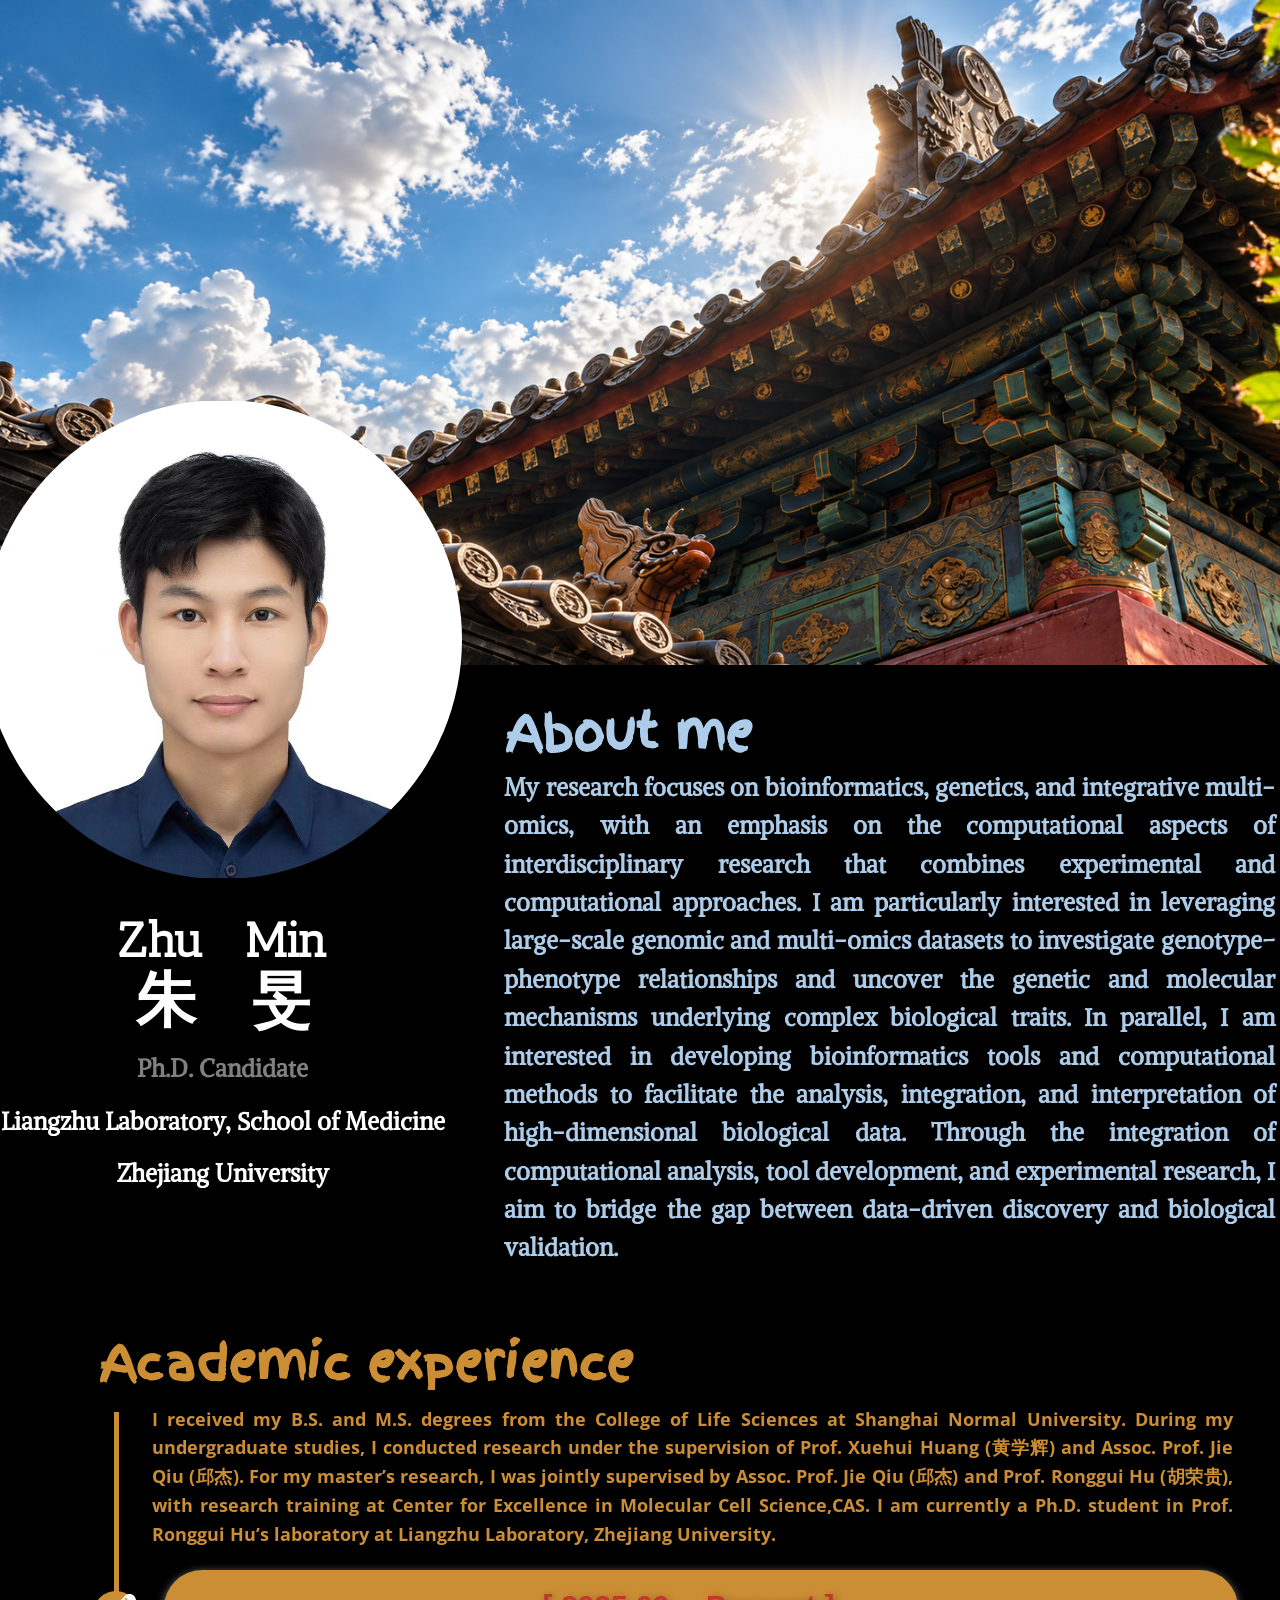
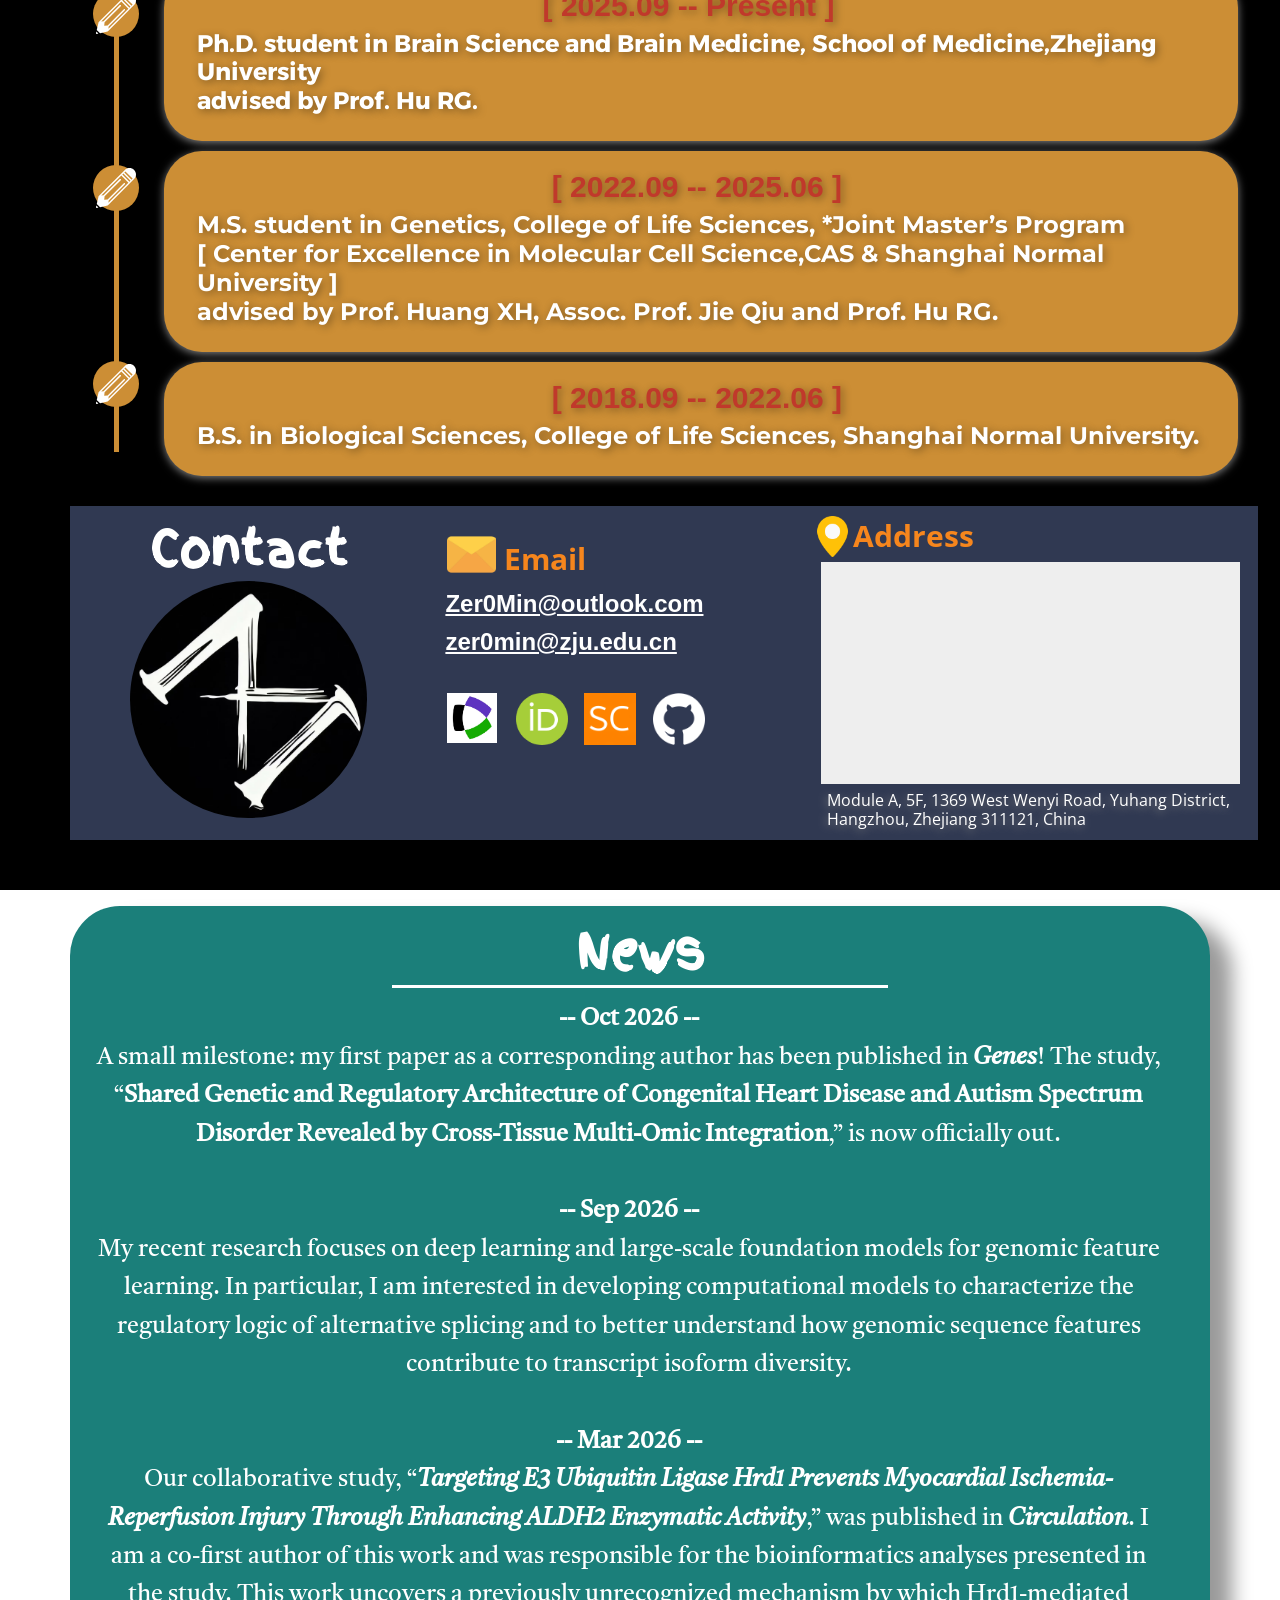
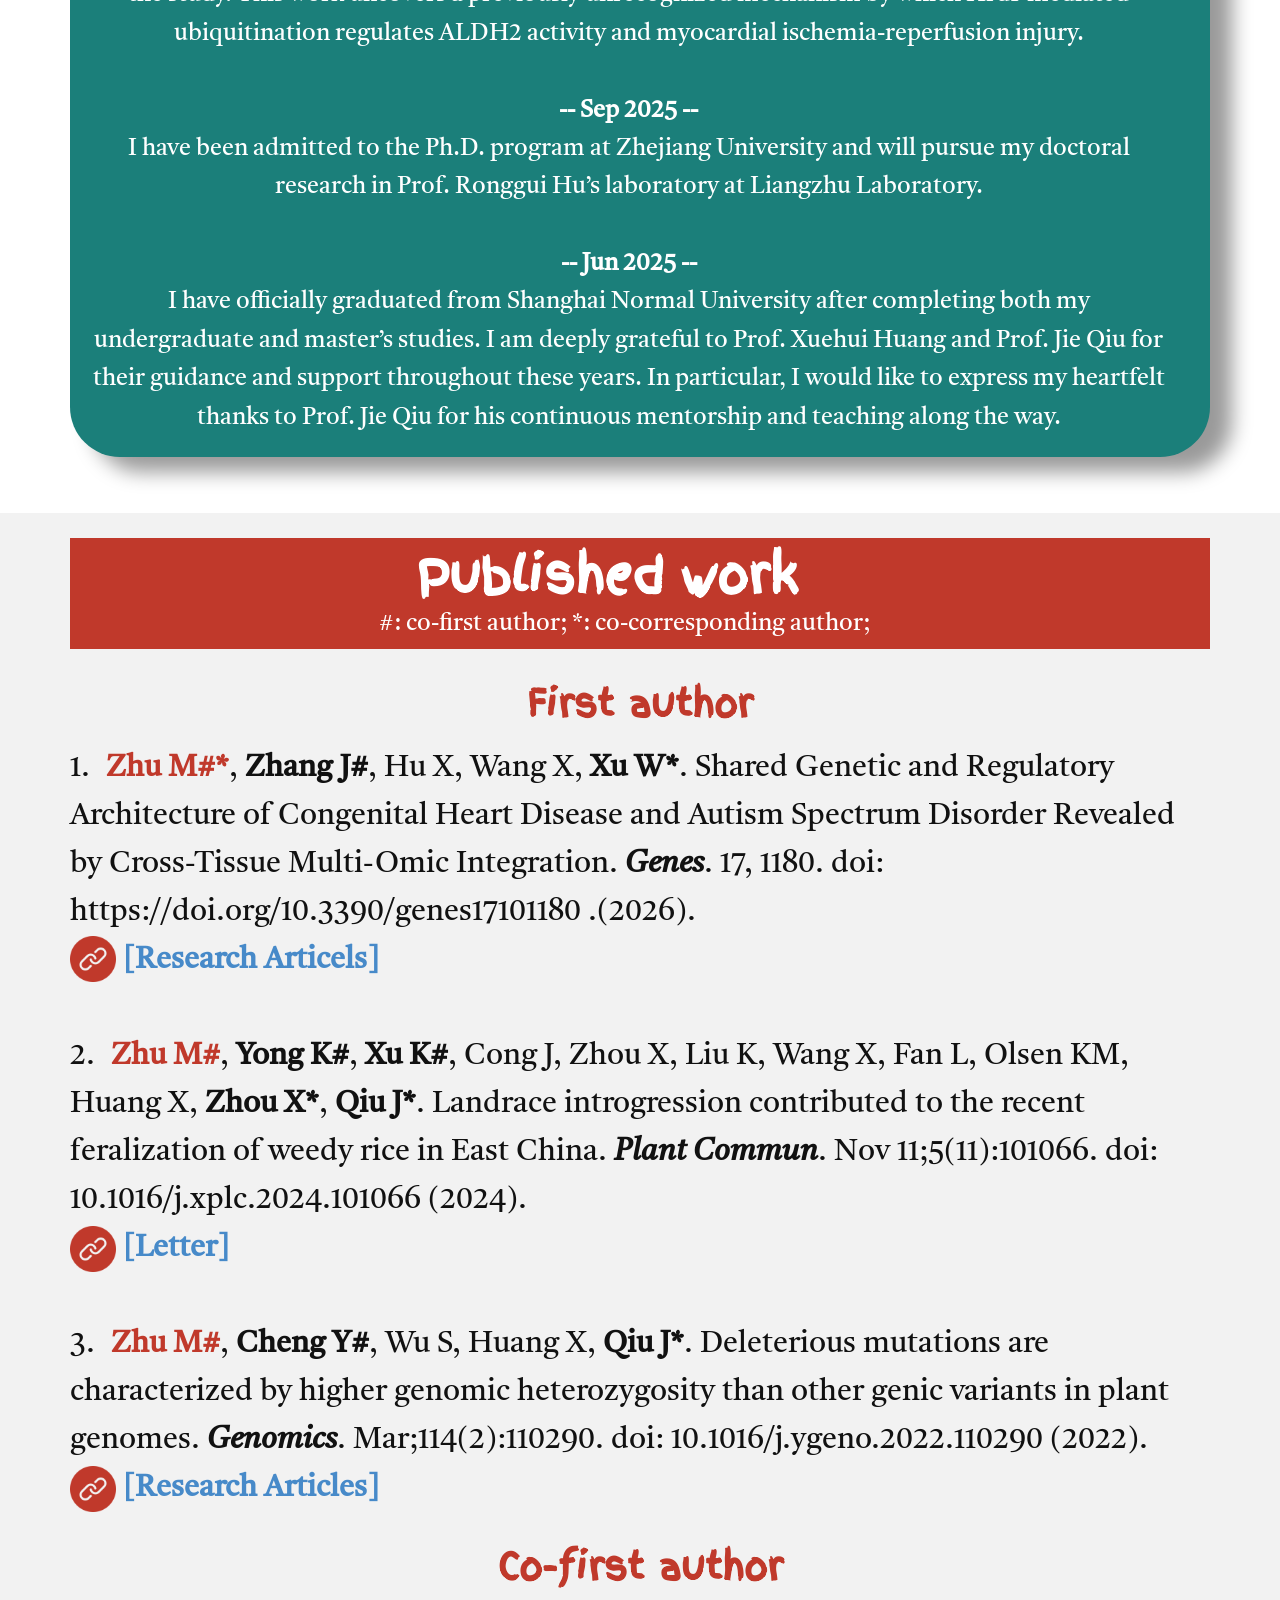
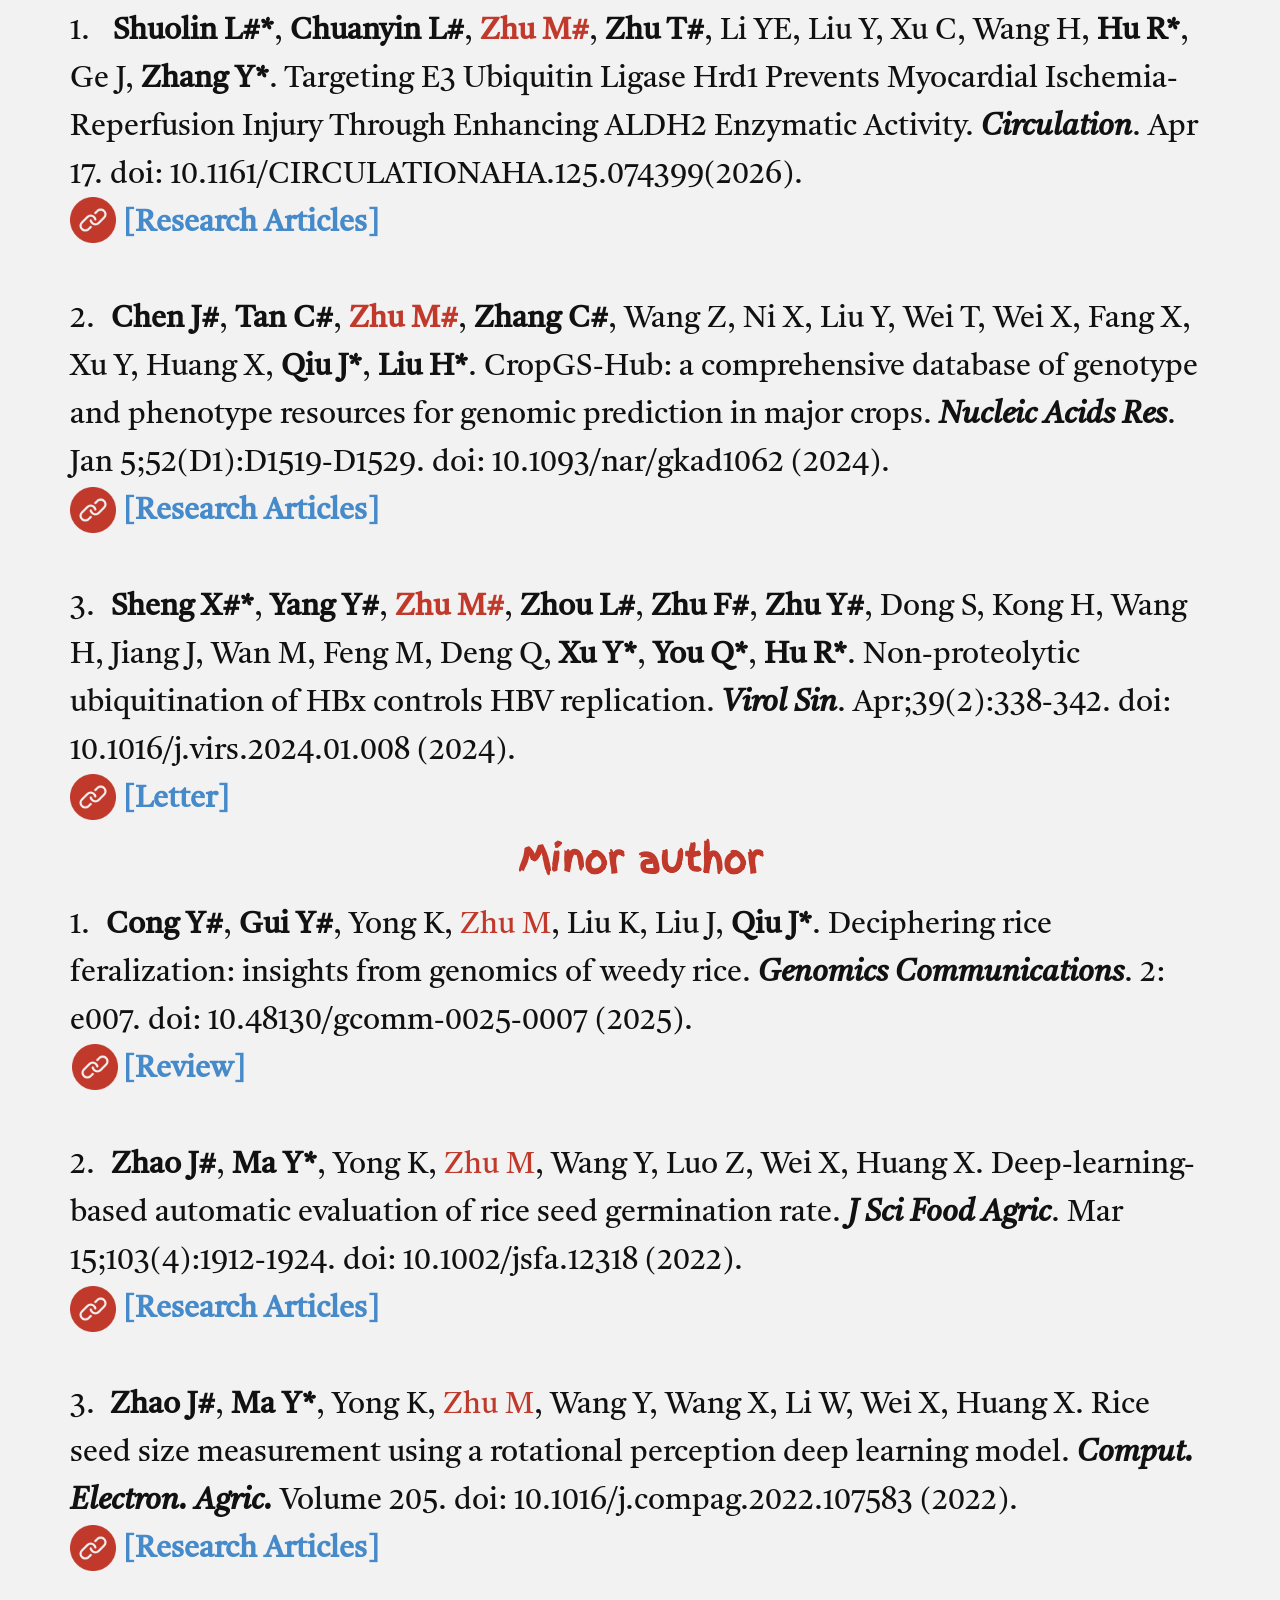
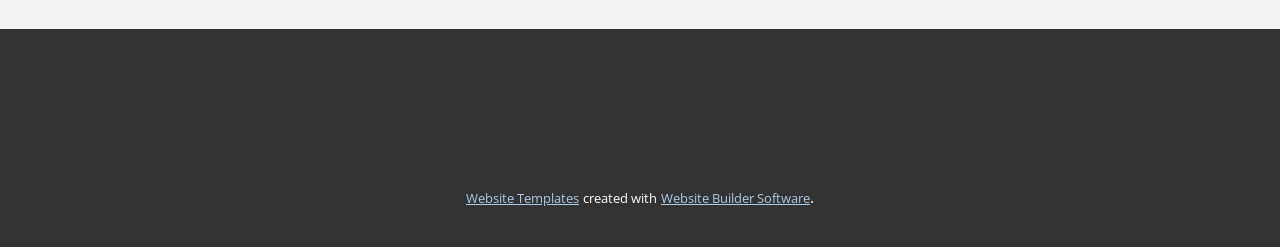
==== commit 013ef447: "Add files via upload" ====
--- a/index.html
+++ b/index.html
@@ -104,7 +104,7 @@
             <div class="u-align-left-xs u-black u-container-style u-layout-cell u-shape-rectangle u-size-60 u-layout-cell-4">
               <div class="u-container-layout u-container-layout-4">
                 <div class="u-align-center u-border-5 u-border-custom-color-4 u-line u-line-vertical u-line-1"></div>
-                <p class="u-align-justify-lg u-align-justify-md u-align-justify-sm u-align-justify-xl u-text u-text-custom-color-4 u-text-6">I received my B.S. and M.S. degrees from the College of Life Sciences at Shanghai Normal University. During my undergraduate studies, I conducted research under the supervision of Prof. Xuehui Huang (黄学辉). For my master’s research, I was jointly supervised by Prof. Xuehui Huang,&nbsp;Assoc. Prof. Jie Qiu (邱杰) and Prof. Ronggui Hu (胡荣贵), with research training at Liangzhu Laboratory, Zhejiang University. I am currently a Ph.D. student in Prof. Ronggui Hu’s laboratory at Liangzhu Laboratory, Zhejiang University.</p><span class="u-custom-color-4 u-icon u-icon-circle u-icon-1"><svg class="u-svg-link" preserveAspectRatio="xMidYMin slice" viewBox="0 0 55.25 55.25" style=""><use xmlns:xlink="http://www.w3.org/1999/xlink" xlink:href="#svg-f178"></use></svg><svg class="u-svg-content" viewBox="0 0 55.25 55.25" x="0px" y="0px" id="svg-f178" style="enable-background:new 0 0 55.25 55.25;"><g><path d="M0.523,51.933l-0.497,2.085c-0.016,0.067-0.02,0.135-0.022,0.202C0.004,54.234,0,54.246,0,54.259
+                <p class="u-align-justify-lg u-align-justify-md u-align-justify-sm u-align-justify-xl u-text u-text-custom-color-4 u-text-6">I received my B.S. and M.S. degrees from the College of Life Sciences at Shanghai Normal University. During my undergraduate studies, I conducted research under the supervision of Prof. Xuehui Huang (黄学辉) and Assoc. Prof. Jie Qiu (邱杰). For my master’s research, I was jointly supervised by Assoc. Prof. Jie Qiu (邱杰) and Prof. Ronggui Hu (胡荣贵), with research training at ​Center for Excellence in Molecular&nbsp;Cell Science,CAS. I am currently a Ph.D. student in Prof. Ronggui Hu’s laboratory at Liangzhu Laboratory, Zhejiang University.</p><span class="u-custom-color-4 u-icon u-icon-circle u-icon-1"><svg class="u-svg-link" preserveAspectRatio="xMidYMin slice" viewBox="0 0 55.25 55.25" style=""><use xmlns:xlink="http://www.w3.org/1999/xlink" xlink:href="#svg-f178"></use></svg><svg class="u-svg-content" viewBox="0 0 55.25 55.25" x="0px" y="0px" id="svg-f178" style="enable-background:new 0 0 55.25 55.25;"><g><path d="M0.523,51.933l-0.497,2.085c-0.016,0.067-0.02,0.135-0.022,0.202C0.004,54.234,0,54.246,0,54.259
 		c0.001,0.114,0.026,0.225,0.065,0.332c0.009,0.025,0.019,0.047,0.03,0.071c0.049,0.107,0.11,0.21,0.196,0.296
 		c0.095,0.095,0.207,0.168,0.328,0.218c0.121,0.05,0.25,0.075,0.379,0.075c0.077,0,0.155-0.009,0.231-0.027l2.086-0.497
 		L0.523,51.933z"></path><path d="M52.618,2.631c-3.51-3.508-9.219-3.508-12.729,0L3.827,38.693C3.81,38.71,3.8,38.731,3.785,38.749
--- a/Home.css
+++ b/Home.css
@@ -1285,7 +1285,7 @@
 }
 
 .u-section-4 .u-sheet-1 {
-  min-height: 1001px;
+  min-height: 1034px;
 }
 
 .u-section-4 .u-list-1 {
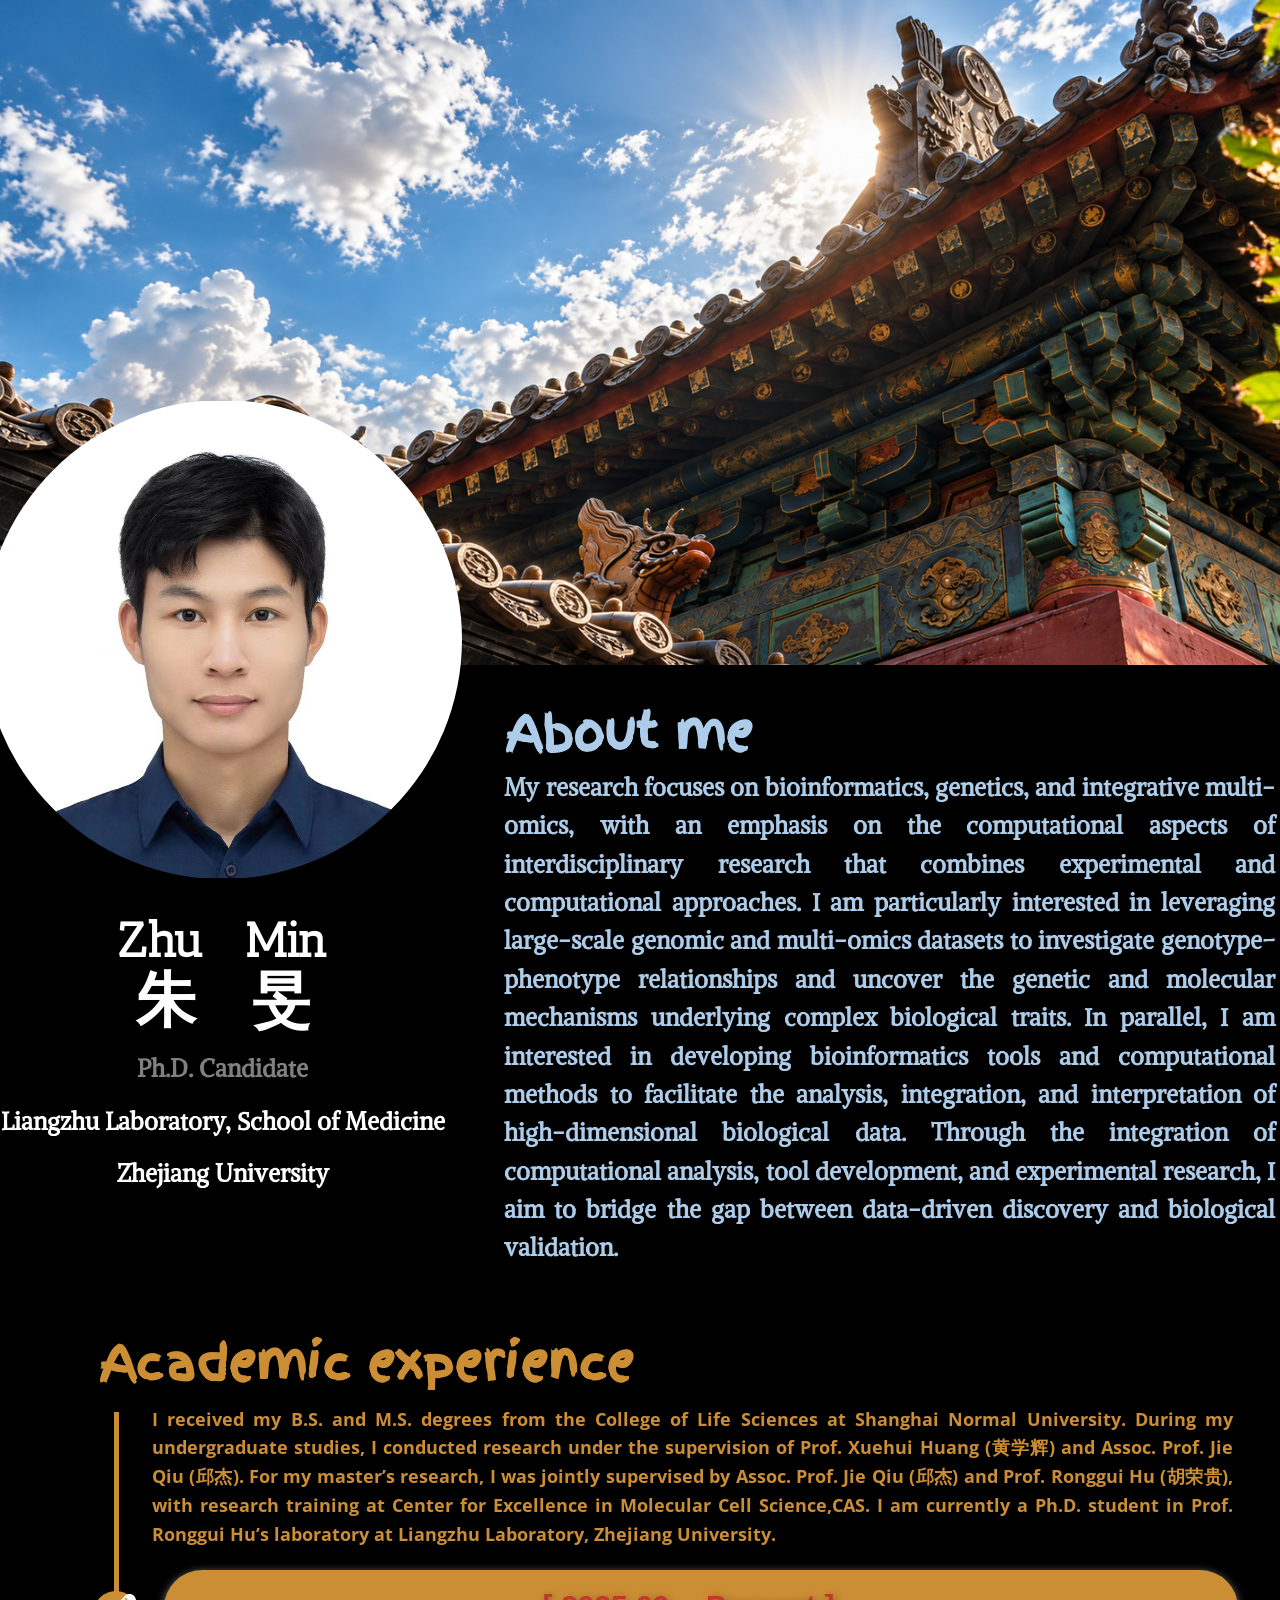
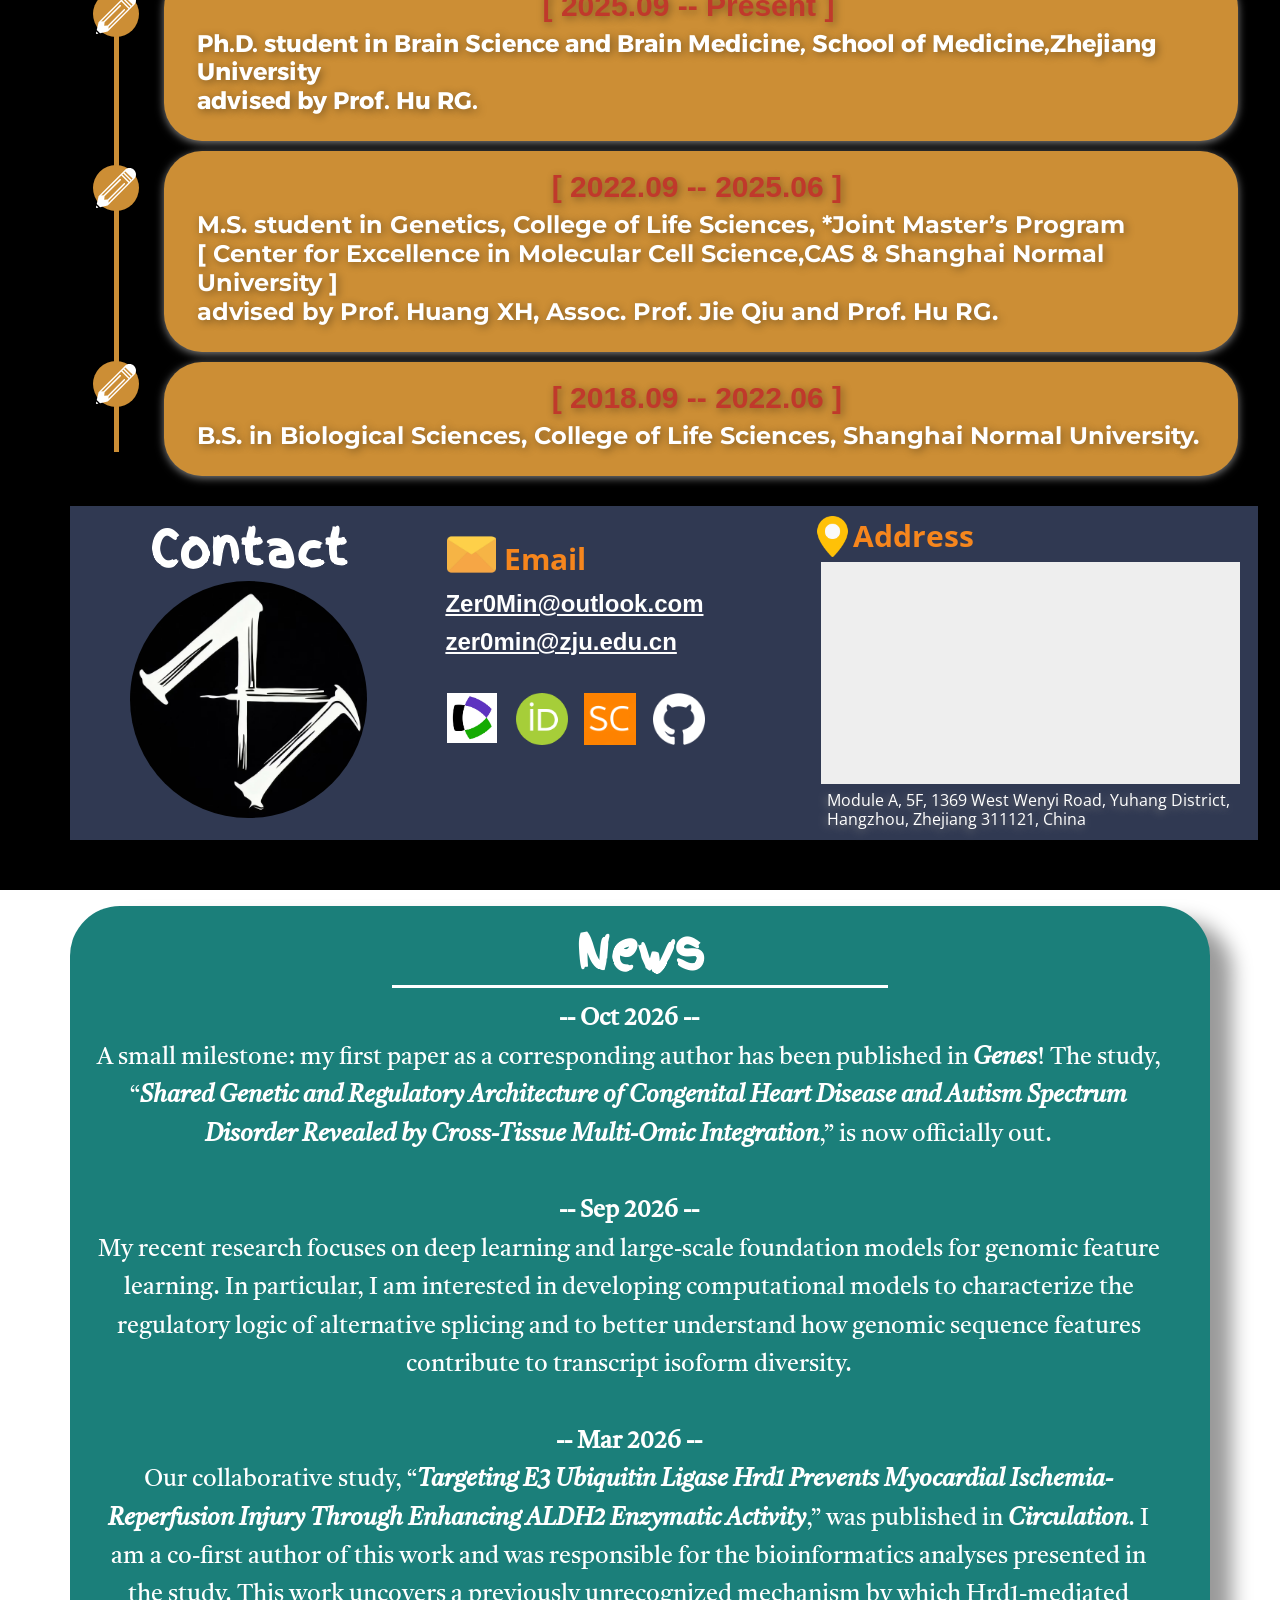
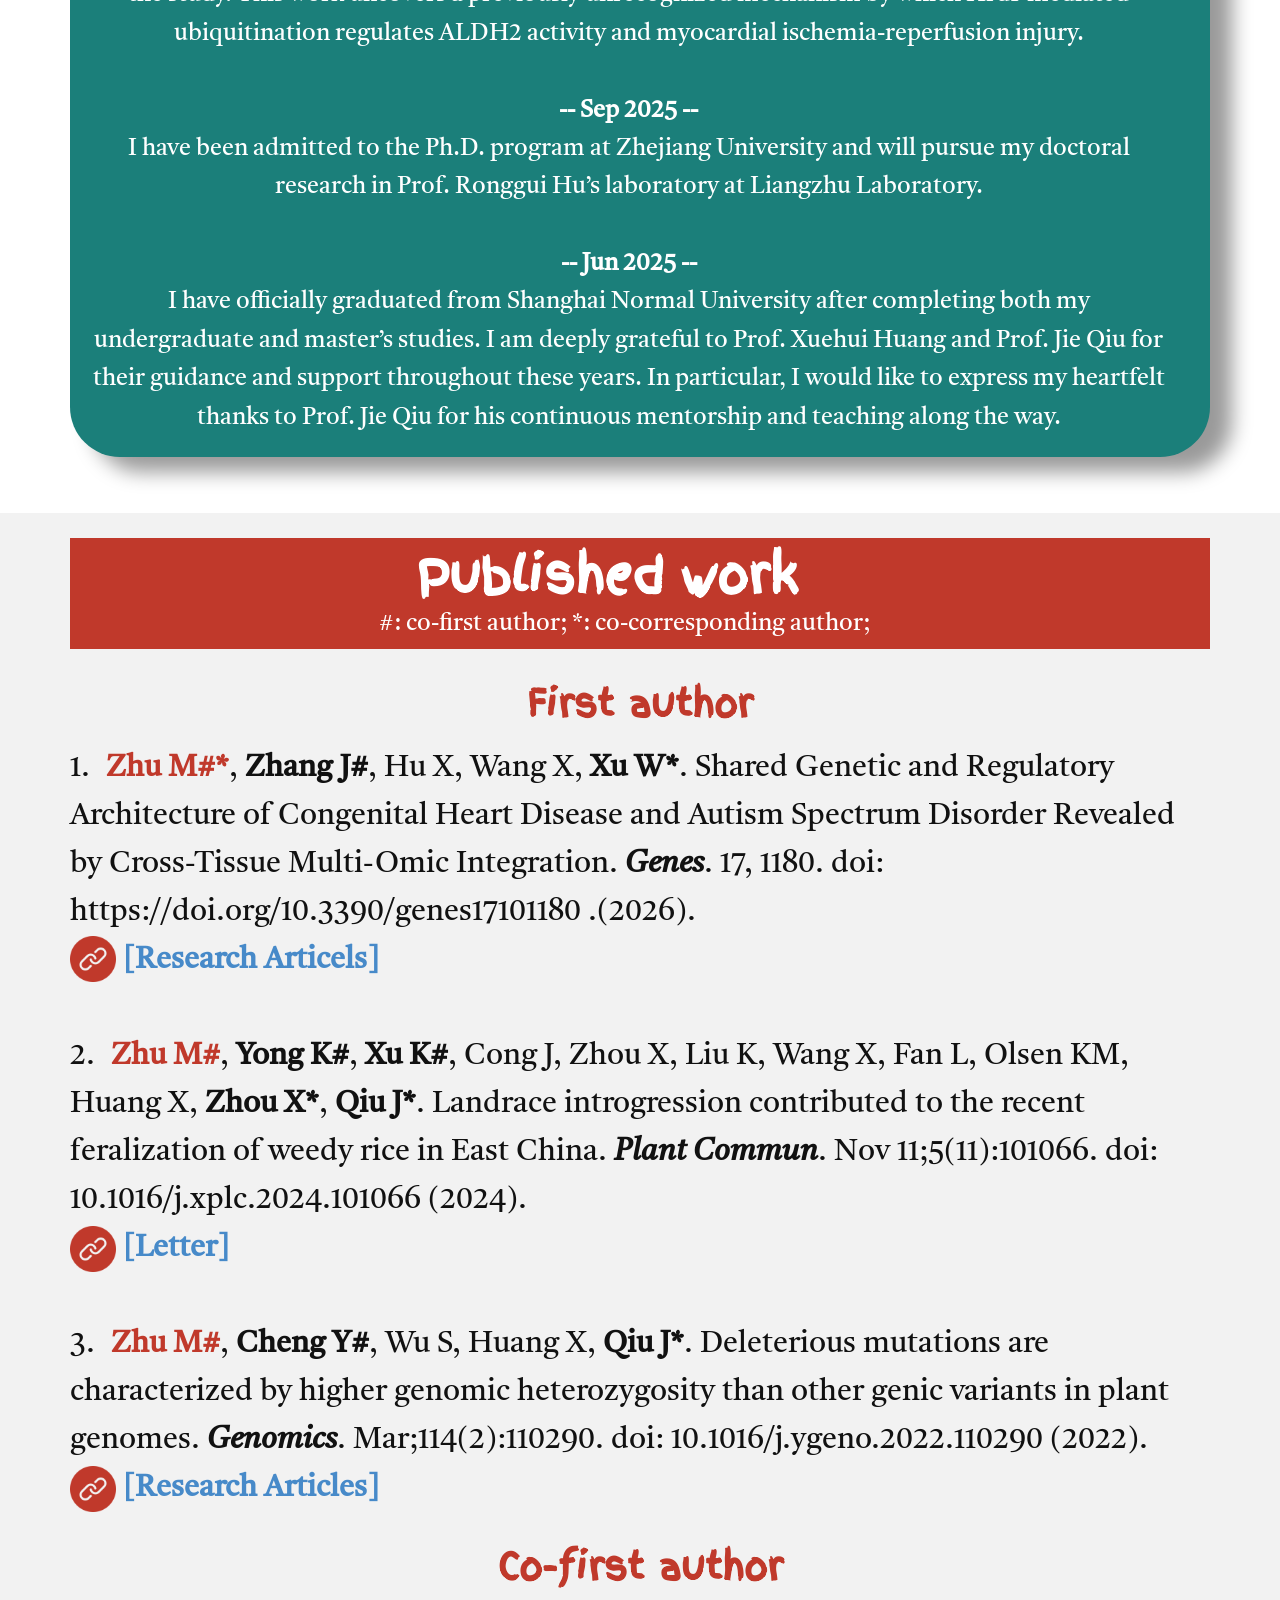
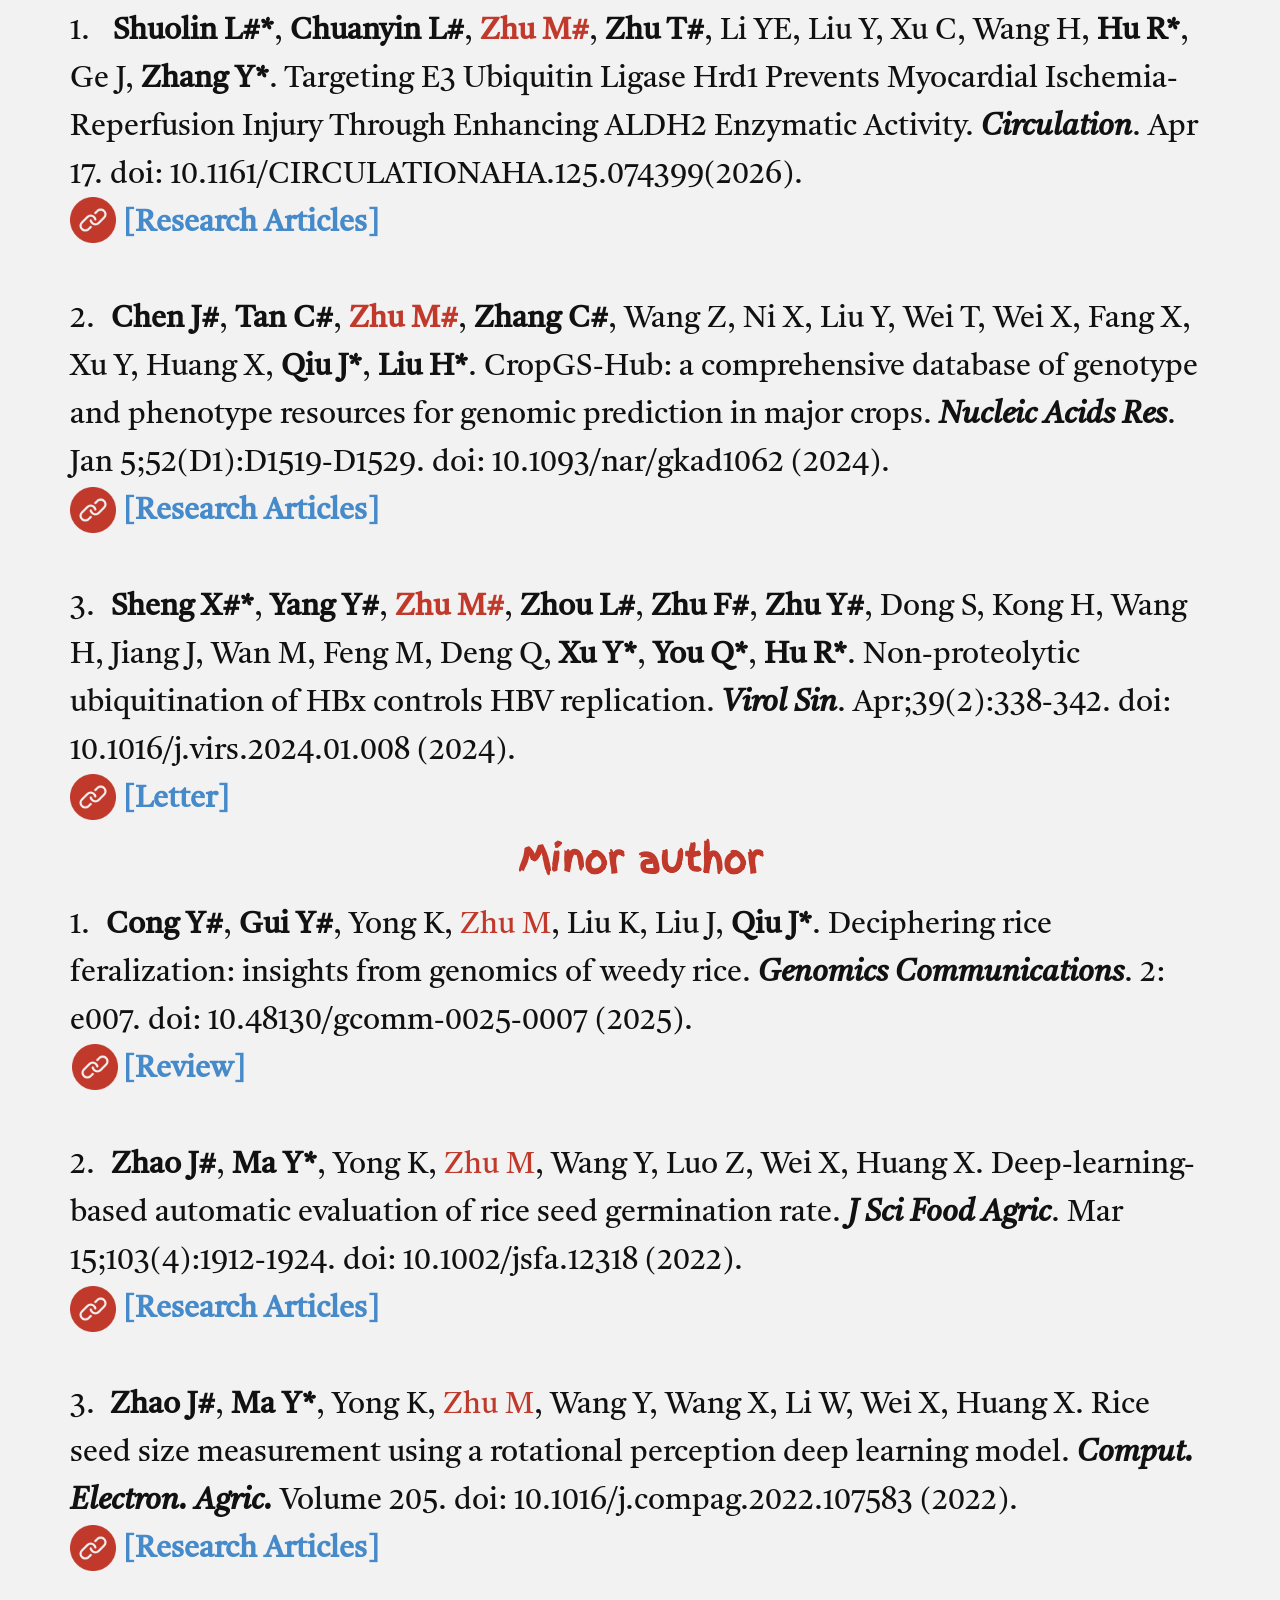
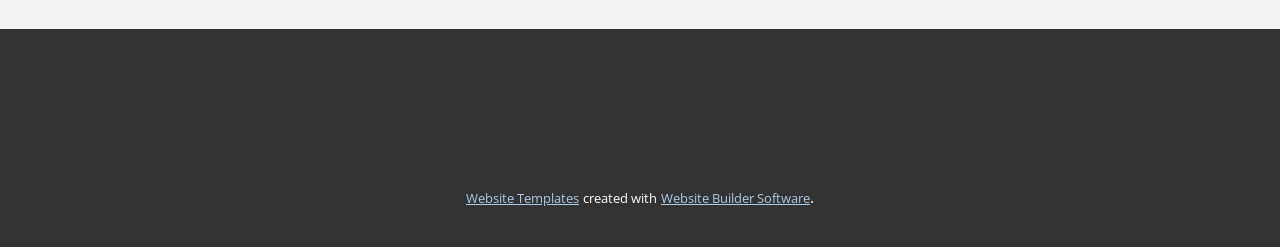
==== commit f0baf828: "Add files via upload" ====
--- a/index.html
+++ b/index.html
@@ -235,7 +235,7 @@
             <h2 class="u-text u-text-default u-text-1"> News</h2>
             <div class="u-align-center u-border-3 u-border-white u-line u-line-horizontal u-line-1"></div>
             <p class="u-custom-font u-text u-text-white u-text-2"> -- Oct 2026 --<br>
-              <span style="font-weight: 400;">A small milestone: my first paper as a corresponding author has been published in <span style="font-weight: 700; font-style: italic;">Genes</span>! The study, “<span style="font-weight: 700;">Shared Genetic and Regulatory Architecture of Congenital Heart Disease and Autism Spectrum Disorder Revealed by Cross-Tissue Multi-Omic Integration</span>,” is now officially out.
+              <span style="font-weight: 400;">A small milestone: my first paper as a corresponding author has been published in <span style="font-weight: 700; font-style: italic;">Genes</span>! The study, “<span style="font-weight: 700; font-style: italic;">Shared Genetic and Regulatory Architecture of Congenital Heart Disease and Autism Spectrum Disorder Revealed by Cross-Tissue Multi-Omic Integration</span>,” is now officially out.
               </span>
               <br>
               <br> -- Sep 2026 --<br>
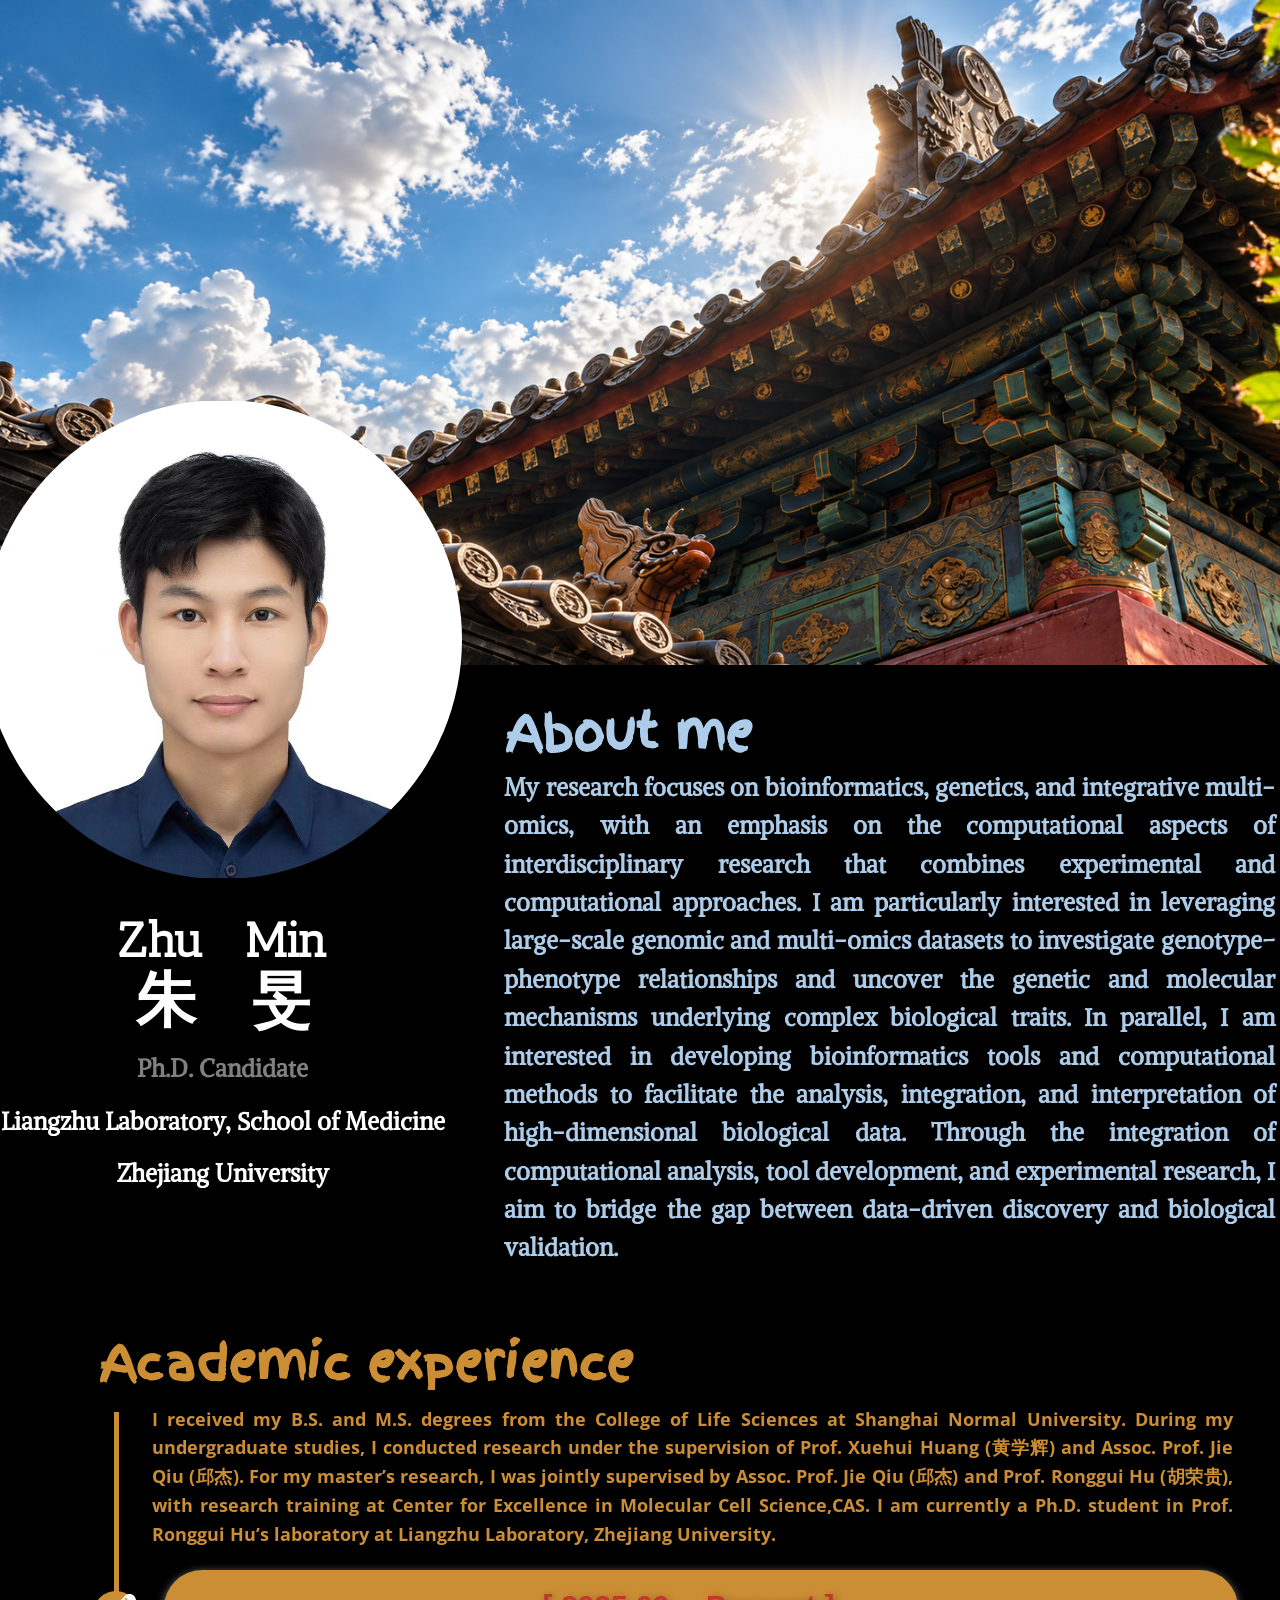
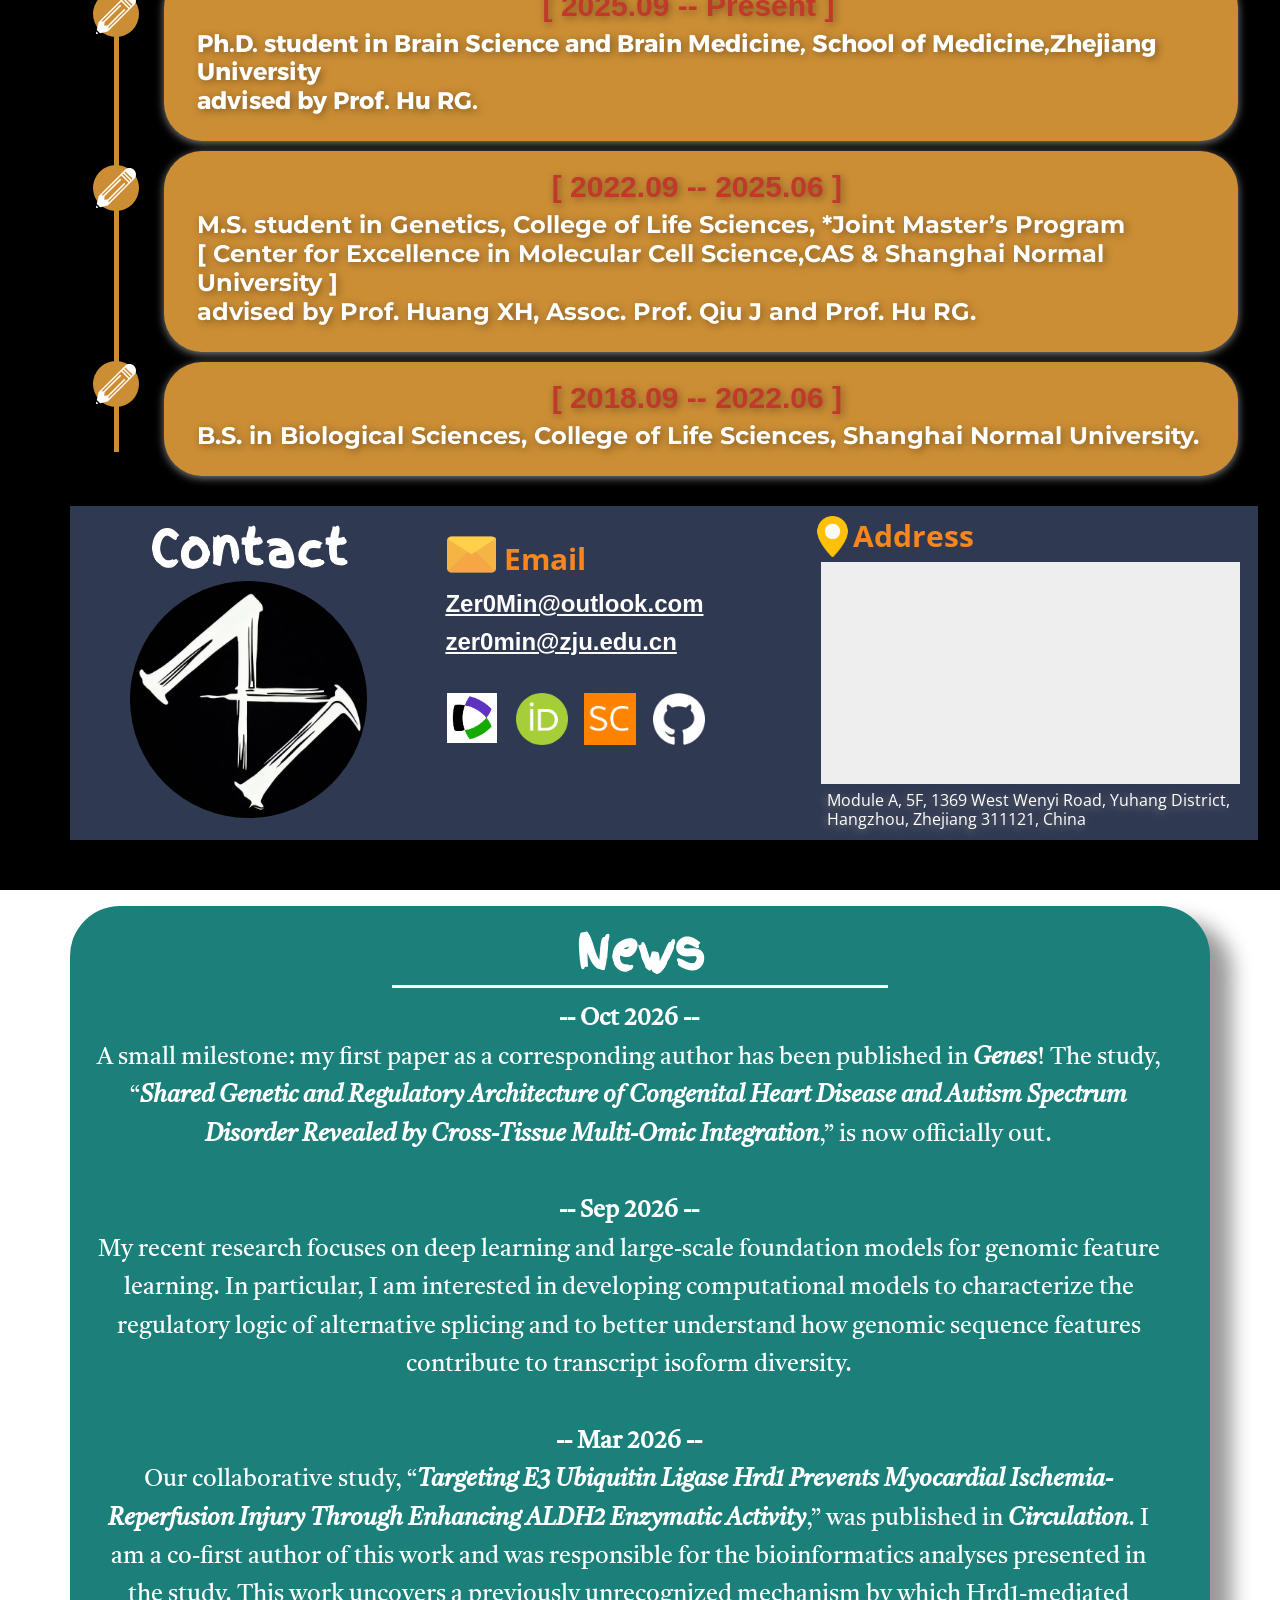
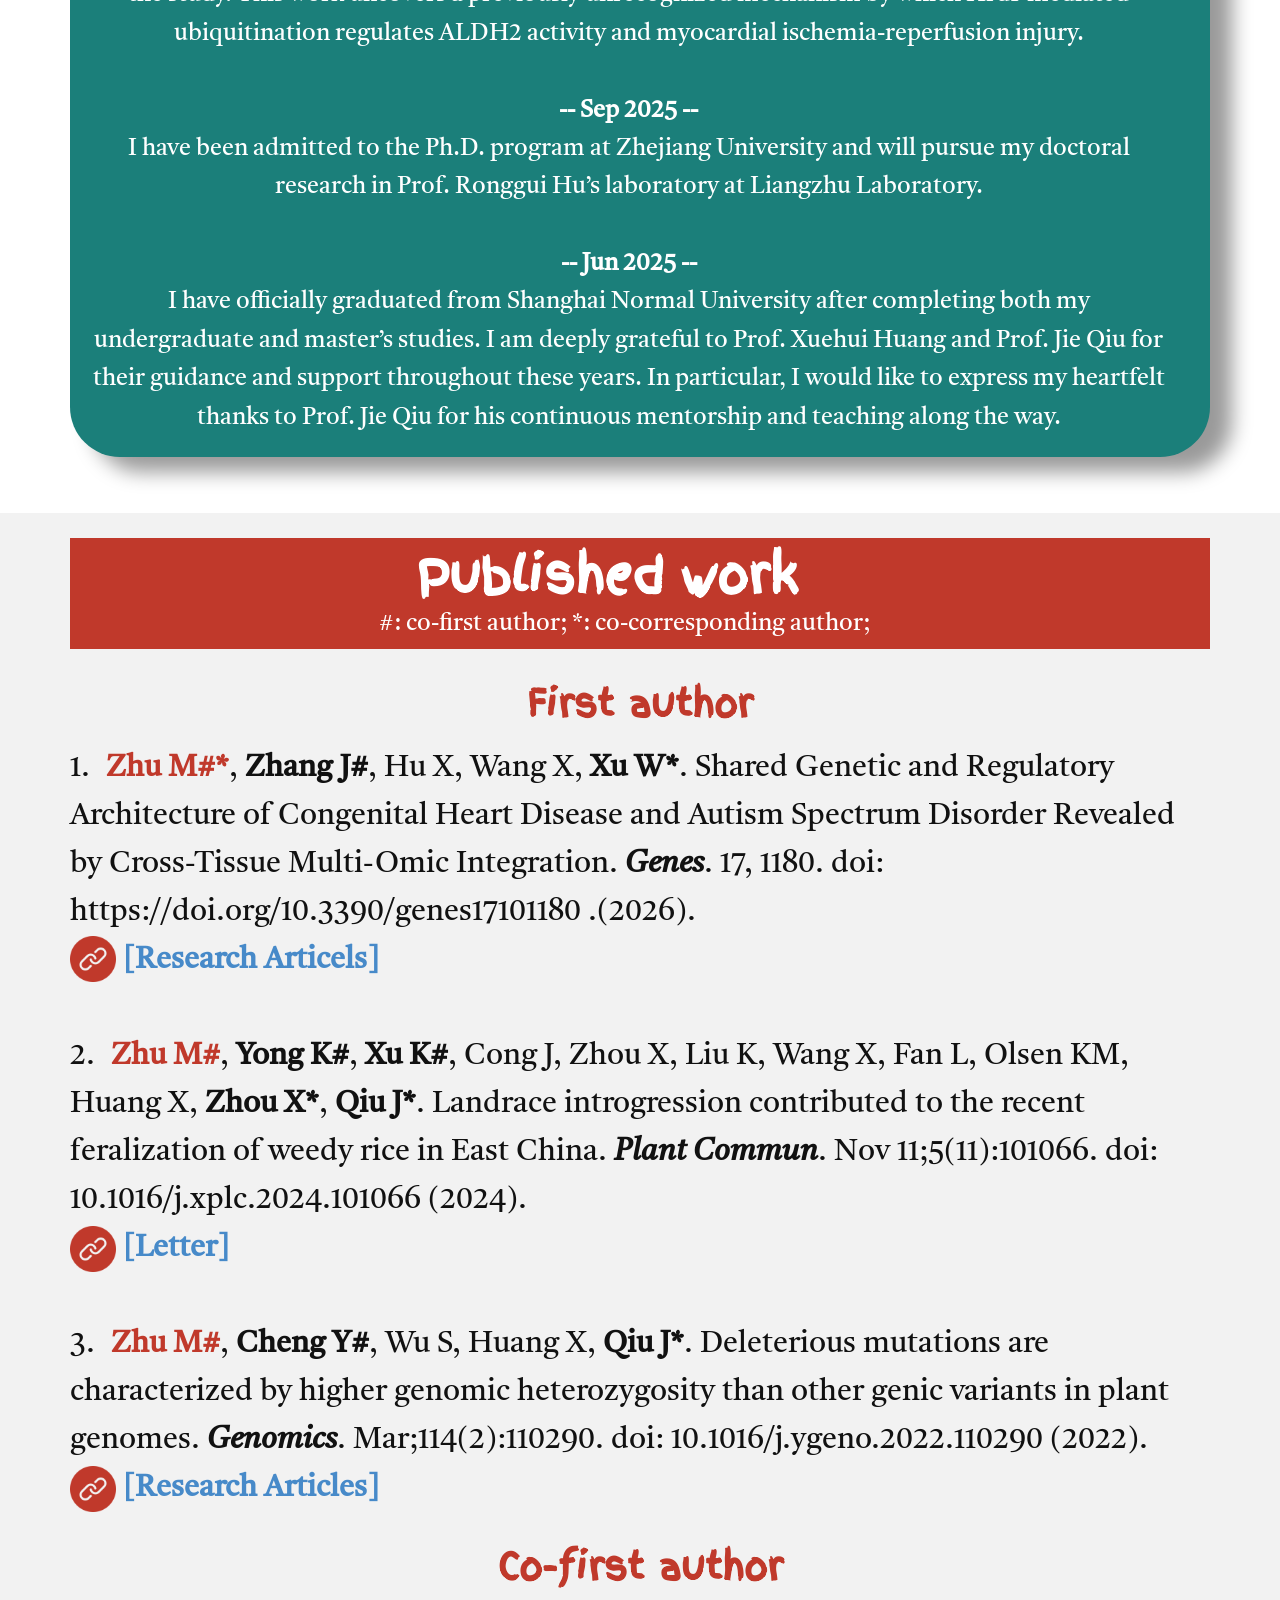
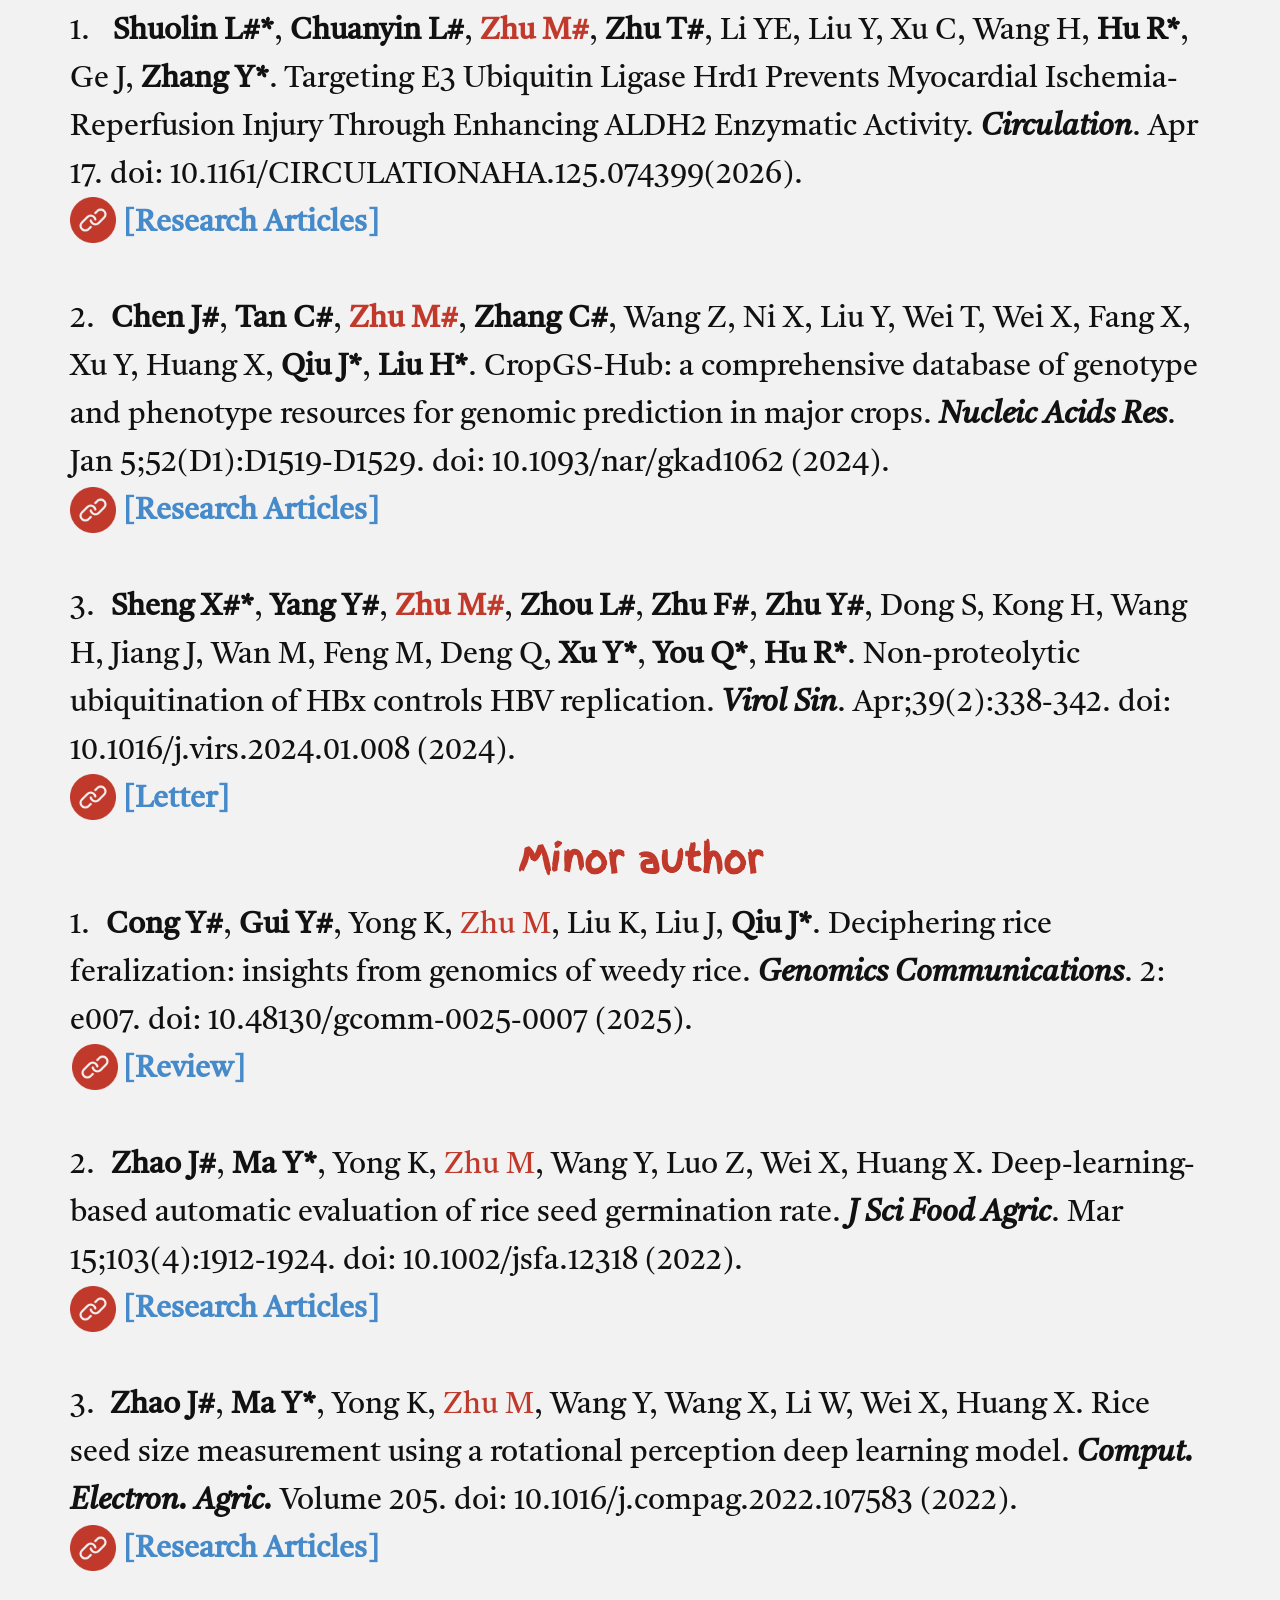
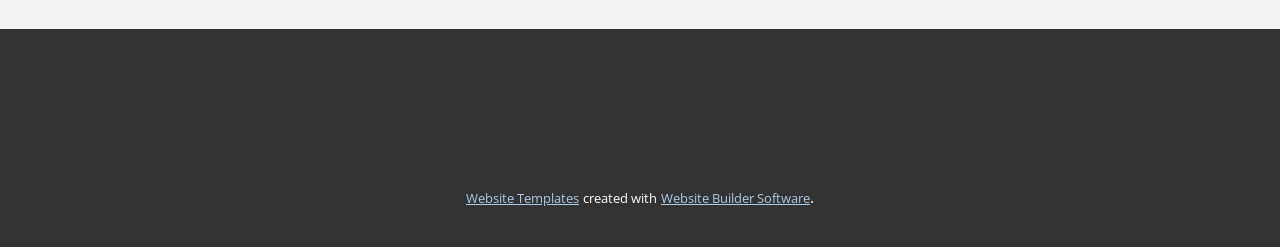
==== commit 1d858b1c: "Add files via upload" ====
--- a/index.html
+++ b/index.html
@@ -134,7 +134,7 @@
                         <h5 class="u-align-left u-custom-font u-font-montserrat u-text u-text-10">M.S.
 student in Genetics, College of Life Sciences,&nbsp;​*​Joint
 Master’s Program<br>[ Center for Excellence in Molecular&nbsp;Cell Science,CAS &amp; Shanghai
-Normal University ]&nbsp;<br>advised by Prof. Huang XH,&nbsp;Assoc. Prof. Jie Qiu and
+Normal University ]&nbsp;<br>advised by Prof. Huang XH,&nbsp;Assoc. Prof. Qiu J and
 Prof. Hu RG.<br>
                         </h5>
                       </div>
